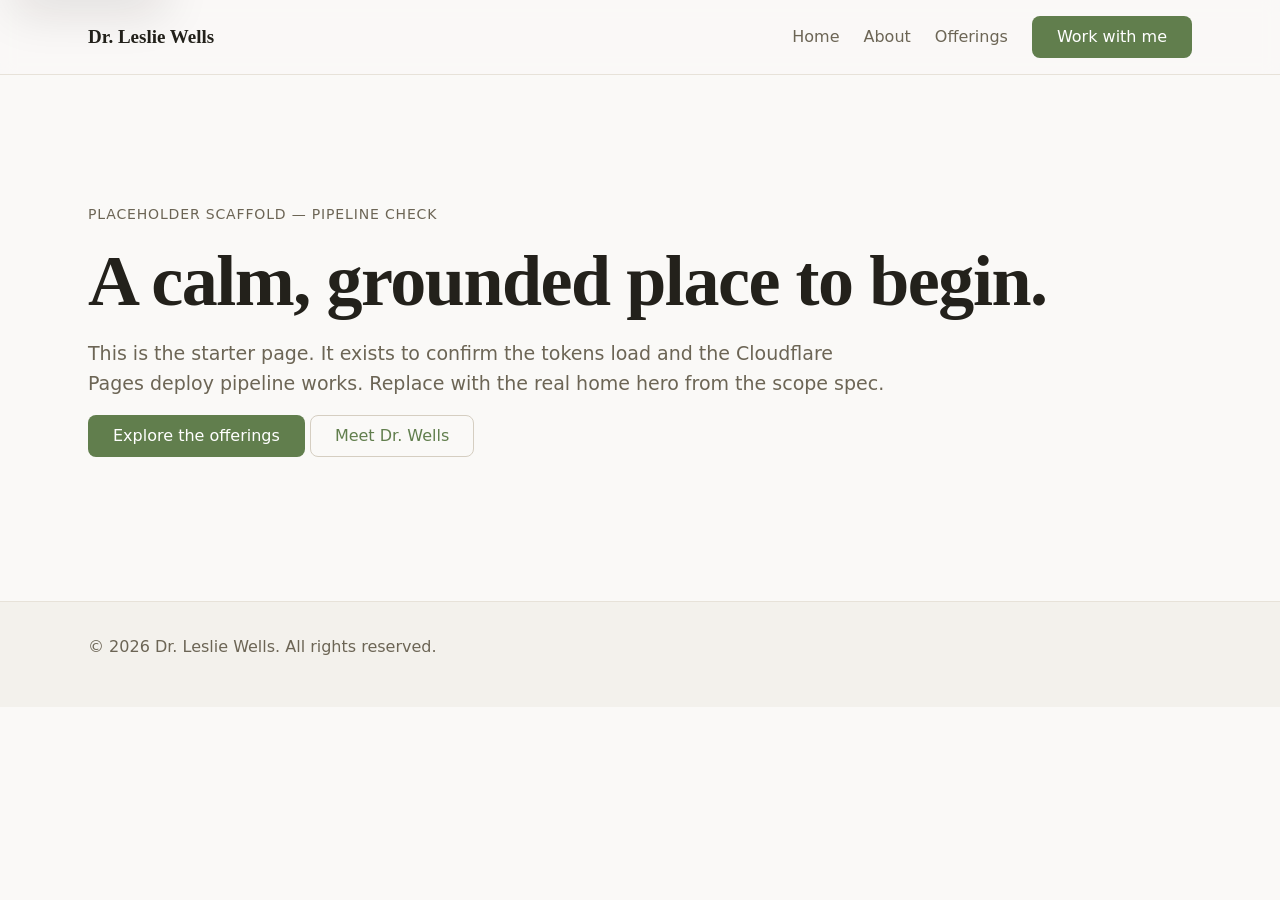
==== index.html @ ec10abfb "Add files via upload Add site scaffolding" ====
<!DOCTYPE html>
<html lang="en" dir="ltr">
<head>
  <meta charset="UTF-8" />
  <meta name="viewport" content="width=device-width, initial-scale=1" />

  <!-- SEO -->
  <title>Dr. Leslie Wells</title>
  <meta name="description" content="Dr. Leslie Wells — coach and minister. Placeholder description; replace with the real one from the scope doc." />
  <link rel="canonical" href="https://example.com/" />

  <!-- Open Graph / Twitter (replace url + image at launch) -->
  <meta property="og:type" content="website" />
  <meta property="og:title" content="Dr. Leslie Wells" />
  <meta property="og:description" content="Coach and minister." />
  <meta property="og:url" content="https://example.com/" />
  <meta property="og:image" content="https://example.com/og-image.jpg" />
  <meta name="twitter:card" content="summary_large_image" />

  <!-- Design tokens first, then base -->
  <link rel="stylesheet" href="/css/tokens.css" />
  <link rel="stylesheet" href="/css/base.css" />
</head>
<body>
  <a class="skip-link" href="#main">Skip to content</a>

  <header class="site-header">
    <div class="container site-header__inner">
      <a class="site-header__brand" href="/">Dr. Leslie Wells</a>
      <nav class="site-header__nav" aria-label="Primary">
        <a href="/">Home</a>
        <a href="/bio.html">About</a>
        <a href="/offerings.html">Offerings</a>
        <a class="btn" href="/#contact">Work with me</a>
      </nav>
    </div>
  </header>

  <main id="main">
    <section class="section hero">
      <div class="container">
        <p class="hero__eyebrow text-muted">Placeholder scaffold — pipeline check</p>
        <h1 class="hero__title">A calm, grounded place to begin.</h1>
        <p class="hero__lead">
          This is the starter page. It exists to confirm the tokens load and the
          Cloudflare Pages deploy pipeline works. Replace with the real home
          hero from the scope spec.
        </p>
        <p>
          <a class="btn" href="/offerings.html">Explore the offerings</a>
          <a class="btn btn--ghost" href="/bio.html">Meet Dr. Wells</a>
        </p>
      </div>
    </section>
  </main>

  <footer class="site-footer">
    <div class="container">
      <p class="text-muted">&copy; <span id="year"></span> Dr. Leslie Wells. All rights reserved.</p>
    </div>
  </footer>

  <style>
    /* Starter section styles — semantic tokens only. Real sections get their own CSS. */
    .site-header {
      position: sticky; top: 0; z-index: 10;
      background: var(--header-bg);
      backdrop-filter: saturate(1.2) blur(8px);
      border-bottom: 1px solid var(--header-border);
    }
    .site-header__inner {
      display: flex; align-items: center; justify-content: space-between;
      gap: var(--p-space-5); padding-block: var(--p-space-4);
    }
    .site-header__brand {
      font-family: var(--font-heading); font-weight: var(--p-weight-semibold);
      font-size: var(--p-text-lg); color: var(--color-text); text-decoration: none;
    }
    .site-header__nav { display: flex; align-items: center; gap: var(--p-space-5); }
    .site-header__nav a { color: var(--color-text-muted); text-decoration: none; }
    .site-header__nav a:hover { color: var(--color-text); }
    .site-header__nav a.btn { color: var(--button-text); }

    .hero { padding-block: var(--p-space-10); }
    .hero__eyebrow { text-transform: uppercase; letter-spacing: var(--p-tracking-wide); font-size: var(--p-text-sm); }
    .hero__title { margin-top: var(--p-space-2); }
    .hero__lead { font-size: var(--p-text-lg); color: var(--color-text-muted); }

    .site-footer { background: var(--footer-bg); border-top: 1px solid var(--color-border); padding-block: var(--p-space-6); }

    @media (max-width: 480px) {
      .site-header__nav { gap: var(--p-space-3); font-size: var(--p-text-sm); }
    }
  </style>
  <script>document.getElementById('year').textContent = new Date().getFullYear();</script>
</body>
</html>
---- css/tokens.css ----
/* ============================================================
   Design Tokens — Dr. Leslie Wells
   Three-layer system:  primitives -> semantic -> component
   ------------------------------------------------------------
   Layer 1  PRIMITIVES  raw values. Never reference in markup.
   Layer 2  SEMANTIC    role-based. BUILD AGAINST THESE.
   Layer 3  COMPONENT   per-component, derived from semantic.

   Brand guide is NOT final, so Layer 1 is a NEUTRAL PLACEHOLDER
   (warm-tinted, not pure grey). When the brand lands, swap
   Layer 1 primitives only — Layers 2 and 3 stay untouched.
   ============================================================ */

/* ---------------- Layer 1 · Primitives ---------------- */
:root {
  /* Warm-neutral scale — tinted, never pure grey  (PLACEHOLDER) */
  --p-stone-50:  #faf9f7;
  --p-stone-100: #f3f1ec;
  --p-stone-200: #e7e2d9;
  --p-stone-300: #d5cec1;
  --p-stone-400: #b2aa98;
  --p-stone-500: #8b8371;
  --p-stone-600: #6c6555;
  --p-stone-700: #504a3f;
  --p-stone-800: #35322b;
  --p-stone-900: #23211b;
  --p-stone-950: #15140f;

  /* Accent — muted sage/gold  (PLACEHOLDER, swap for brand) */
  --p-accent-100: #e8ede3;
  --p-accent-300: #baccac;
  --p-accent-500: #7f9b6c;
  --p-accent-600: #617e4d;   /* passes AA on white */
  --p-accent-700: #4b6440;
  --p-accent-900: #2b3925;

  /* Absolutes + state hues */
  --p-white:     #ffffff;
  --p-black:     #000000;
  --p-red-600:   #a63a29;
  --p-green-600: #3f7a4f;
  --p-amber-600: #a56b17;

  /* Type families */
  --p-font-serif: "Iowan Old Style", "Palatino Linotype", Palatino, Georgia, "Times New Roman", serif;
  --p-font-sans:  ui-sans-serif, system-ui, -apple-system, "Segoe UI", Roboto, Helvetica, Arial, sans-serif;

  /* Type scale — fluid via clamp() */
  --p-text-xs:   0.78rem;
  --p-text-sm:   0.875rem;
  --p-text-base: 1rem;
  --p-text-lg:   1.1875rem;
  --p-text-xl:   clamp(1.3rem, 1.10rem + 0.9vw, 1.55rem);
  --p-text-2xl:  clamp(1.7rem, 1.35rem + 1.6vw, 2.25rem);
  --p-text-3xl:  clamp(2.2rem, 1.60rem + 2.8vw, 3.15rem);
  --p-text-4xl:  clamp(2.9rem, 1.90rem + 4.6vw, 4.50rem);

  --p-leading-tight:  1.12;
  --p-leading-snug:   1.3;
  --p-leading-normal: 1.6;
  --p-tracking-tight: -0.02em;
  --p-tracking-wide:   0.06em;
  --p-weight-normal:   400;
  --p-weight-medium:   500;
  --p-weight-semibold: 600;

  /* Spacing scale (rem) */
  --p-space-1: 0.25rem;
  --p-space-2: 0.5rem;
  --p-space-3: 0.75rem;
  --p-space-4: 1rem;
  --p-space-5: 1.5rem;
  --p-space-6: 2rem;
  --p-space-7: 3rem;
  --p-space-8: 4rem;
  --p-space-9: 6rem;
  --p-space-10: 8rem;

  /* Radii */
  --p-radius-sm:   0.25rem;
  --p-radius-md:   0.5rem;
  --p-radius-lg:   0.9rem;
  --p-radius-full: 999px;

  /* Shadows — soft, warm-tinted */
  --p-shadow-sm: 0 1px 2px rgba(21,20,15,0.06);
  --p-shadow-md: 0 4px 16px rgba(21,20,15,0.08);
  --p-shadow-lg: 0 18px 48px rgba(21,20,15,0.12);

  /* Layout + motion */
  --p-container: 72rem;
  --p-measure:   66ch;
  --p-ease:      cubic-bezier(0.22, 1, 0.36, 1);
  --p-dur-fast:  140ms;
  --p-dur-med:   260ms;
}

/* ---------------- Layer 2 · Semantic ---------------- */
/* These are the ONLY tokens you use when building pages. */
:root {
  /* Surfaces */
  --color-bg:            var(--p-stone-50);
  --color-surface:       var(--p-white);
  --color-surface-alt:   var(--p-stone-100);
  --color-border:        var(--p-stone-200);
  --color-border-strong: var(--p-stone-300);

  /* Text */
  --color-text:           var(--p-stone-900);
  --color-text-muted:     var(--p-stone-600);
  --color-text-subtle:    var(--p-stone-500);
  --color-text-on-accent: var(--p-white);

  /* Brand / interactive */
  --color-primary:        var(--p-accent-600);
  --color-primary-hover:  var(--p-accent-700);
  --color-primary-soft:   var(--p-accent-100);
  --color-focus-ring:     var(--p-accent-500);

  /* Feedback */
  --color-danger:  var(--p-red-600);
  --color-success: var(--p-green-600);
  --color-warning: var(--p-amber-600);

  /* Typography roles */
  --font-heading: var(--p-font-serif);
  --font-body:    var(--p-font-sans);

  /* Elevation */
  --shadow-card: var(--p-shadow-md);
  --shadow-pop:  var(--p-shadow-lg);
}

/* Dark mode — overrides the SEMANTIC layer only.
   Respects OS preference; [data-theme] lets a toggle force it. */
@media (prefers-color-scheme: dark) {
  :root:not([data-theme="light"]) {
    --color-bg:            var(--p-stone-950);
    --color-surface:       var(--p-stone-900);
    --color-surface-alt:   var(--p-stone-800);
    --color-border:        var(--p-stone-800);
    --color-border-strong: var(--p-stone-700);

    --color-text:           var(--p-stone-100);
    --color-text-muted:     var(--p-stone-400);
    --color-text-subtle:    var(--p-stone-500);
    --color-text-on-accent: var(--p-stone-950);

    --color-primary:        var(--p-accent-300);
    --color-primary-hover:  var(--p-accent-100);
    --color-primary-soft:   var(--p-accent-900);
    --color-focus-ring:     var(--p-accent-300);
  }
}
[data-theme="dark"] {
  --color-bg:            var(--p-stone-950);
  --color-surface:       var(--p-stone-900);
  --color-surface-alt:   var(--p-stone-800);
  --color-border:        var(--p-stone-800);
  --color-border-strong: var(--p-stone-700);

  --color-text:           var(--p-stone-100);
  --color-text-muted:     var(--p-stone-400);
  --color-text-subtle:    var(--p-stone-500);
  --color-text-on-accent: var(--p-stone-950);

  --color-primary:        var(--p-accent-300);
  --color-primary-hover:  var(--p-accent-100);
  --color-primary-soft:   var(--p-accent-900);
  --color-focus-ring:     var(--p-accent-300);
}

/* ---------------- Layer 3 · Component ---------------- */
/* Per-component tokens derived from semantic. Reference these
   inside component CSS so a component can be retuned in one place. */
:root {
  /* Button */
  --button-bg:            var(--color-primary);
  --button-bg-hover:      var(--color-primary-hover);
  --button-text:          var(--color-text-on-accent);
  --button-radius:        var(--p-radius-md);
  --button-pad-y:         var(--p-space-3);
  --button-pad-x:         var(--p-space-5);

  /* Card */
  --card-bg:              var(--color-surface);
  --card-border:          var(--color-border);
  --card-radius:          var(--p-radius-lg);
  --card-shadow:          var(--shadow-card);
  --card-pad:             var(--p-space-6);

  /* Header / footer */
  --header-bg:            color-mix(in srgb, var(--color-bg) 86%, transparent);
  --header-border:        var(--color-border);
  --footer-bg:            var(--color-surface-alt);

  /* Links */
  --link-color:           var(--color-primary);
  --link-color-hover:     var(--color-primary-hover);
}
---- css/base.css ----
/* ============================================================
   Base styles — built ENTIRELY on semantic/component tokens.
   No raw color/size values live here. Element defaults only;
   page sections get their own CSS.
   ============================================================ */

*, *::before, *::after { box-sizing: border-box; }

html { -webkit-text-size-adjust: 100%; scroll-behavior: smooth; }
@media (prefers-reduced-motion: reduce) {
  html { scroll-behavior: auto; }
  *, *::before, *::after {
    animation-duration: 0.001ms !important;
    transition-duration: 0.001ms !important;
  }
}

body {
  margin: 0;
  background: var(--color-bg);
  color: var(--color-text);
  font-family: var(--font-body);
  font-size: var(--p-text-base);
  line-height: var(--p-leading-normal);
  -webkit-font-smoothing: antialiased;
  text-rendering: optimizeLegibility;
}

/* Headings — serif, tight, tracking pulled in */
h1, h2, h3, h4 {
  font-family: var(--font-heading);
  line-height: var(--p-leading-tight);
  letter-spacing: var(--p-tracking-tight);
  color: var(--color-text);
  margin: 0 0 var(--p-space-4);
  font-weight: var(--p-weight-semibold);
  text-wrap: balance;
}
h1 { font-size: var(--p-text-4xl); }
h2 { font-size: var(--p-text-3xl); }
h3 { font-size: var(--p-text-2xl); }
h4 { font-size: var(--p-text-xl); }

p { margin: 0 0 var(--p-space-4); max-width: var(--p-measure); }
.text-muted { color: var(--color-text-muted); }

a {
  color: var(--link-color);
  text-decoration-thickness: 1px;
  text-underline-offset: 0.15em;
  transition: color var(--p-dur-fast) var(--p-ease);
}
a:hover { color: var(--link-color-hover); }

img, video, svg { max-width: 100%; height: auto; display: block; }

/* Visible focus ring on every interactive element */
:where(a, button, input, select, textarea, summary, [tabindex]):focus-visible {
  outline: 2px solid var(--color-focus-ring);
  outline-offset: 2px;
  border-radius: var(--p-radius-sm);
}

/* Layout helpers */
.container {
  width: 100%;
  max-width: var(--p-container);
  margin-inline: auto;
  padding-inline: var(--p-space-5);
}
.section { padding-block: var(--p-space-9); }

/* Button component — uses Layer 3 tokens */
.btn {
  display: inline-flex;
  align-items: center;
  gap: var(--p-space-2);
  padding: var(--button-pad-y) var(--button-pad-x);
  background: var(--button-bg);
  color: var(--button-text);
  border: 1px solid transparent;
  border-radius: var(--button-radius);
  font: inherit;
  font-weight: var(--p-weight-medium);
  line-height: 1;
  cursor: pointer;
  text-decoration: none;
  transition: background var(--p-dur-fast) var(--p-ease),
              transform var(--p-dur-fast) var(--p-ease);
}
.btn:hover { background: var(--button-bg-hover); }
.btn:active { transform: translateY(1px); }
.btn:disabled { opacity: 0.5; cursor: not-allowed; }

.btn--ghost {
  background: transparent;
  color: var(--color-primary);
  border-color: var(--color-border-strong);
}
.btn--ghost:hover {
  background: var(--color-primary-soft);
  color: var(--color-primary-hover);
}

/* Card component */
.card {
  background: var(--card-bg);
  border: 1px solid var(--card-border);
  border-radius: var(--card-radius);
  box-shadow: var(--card-shadow);
  padding: var(--card-pad);
}

/* Accessible skip link */
.skip-link {
  position: absolute;
  left: var(--p-space-3);
  top: -3rem;
  background: var(--color-surface);
  color: var(--color-text);
  padding: var(--p-space-2) var(--p-space-4);
  border-radius: var(--p-radius-md);
  box-shadow: var(--shadow-pop);
  transition: top var(--p-dur-fast) var(--p-ease);
  z-index: 100;
}
.skip-link:focus { top: var(--p-space-3); }
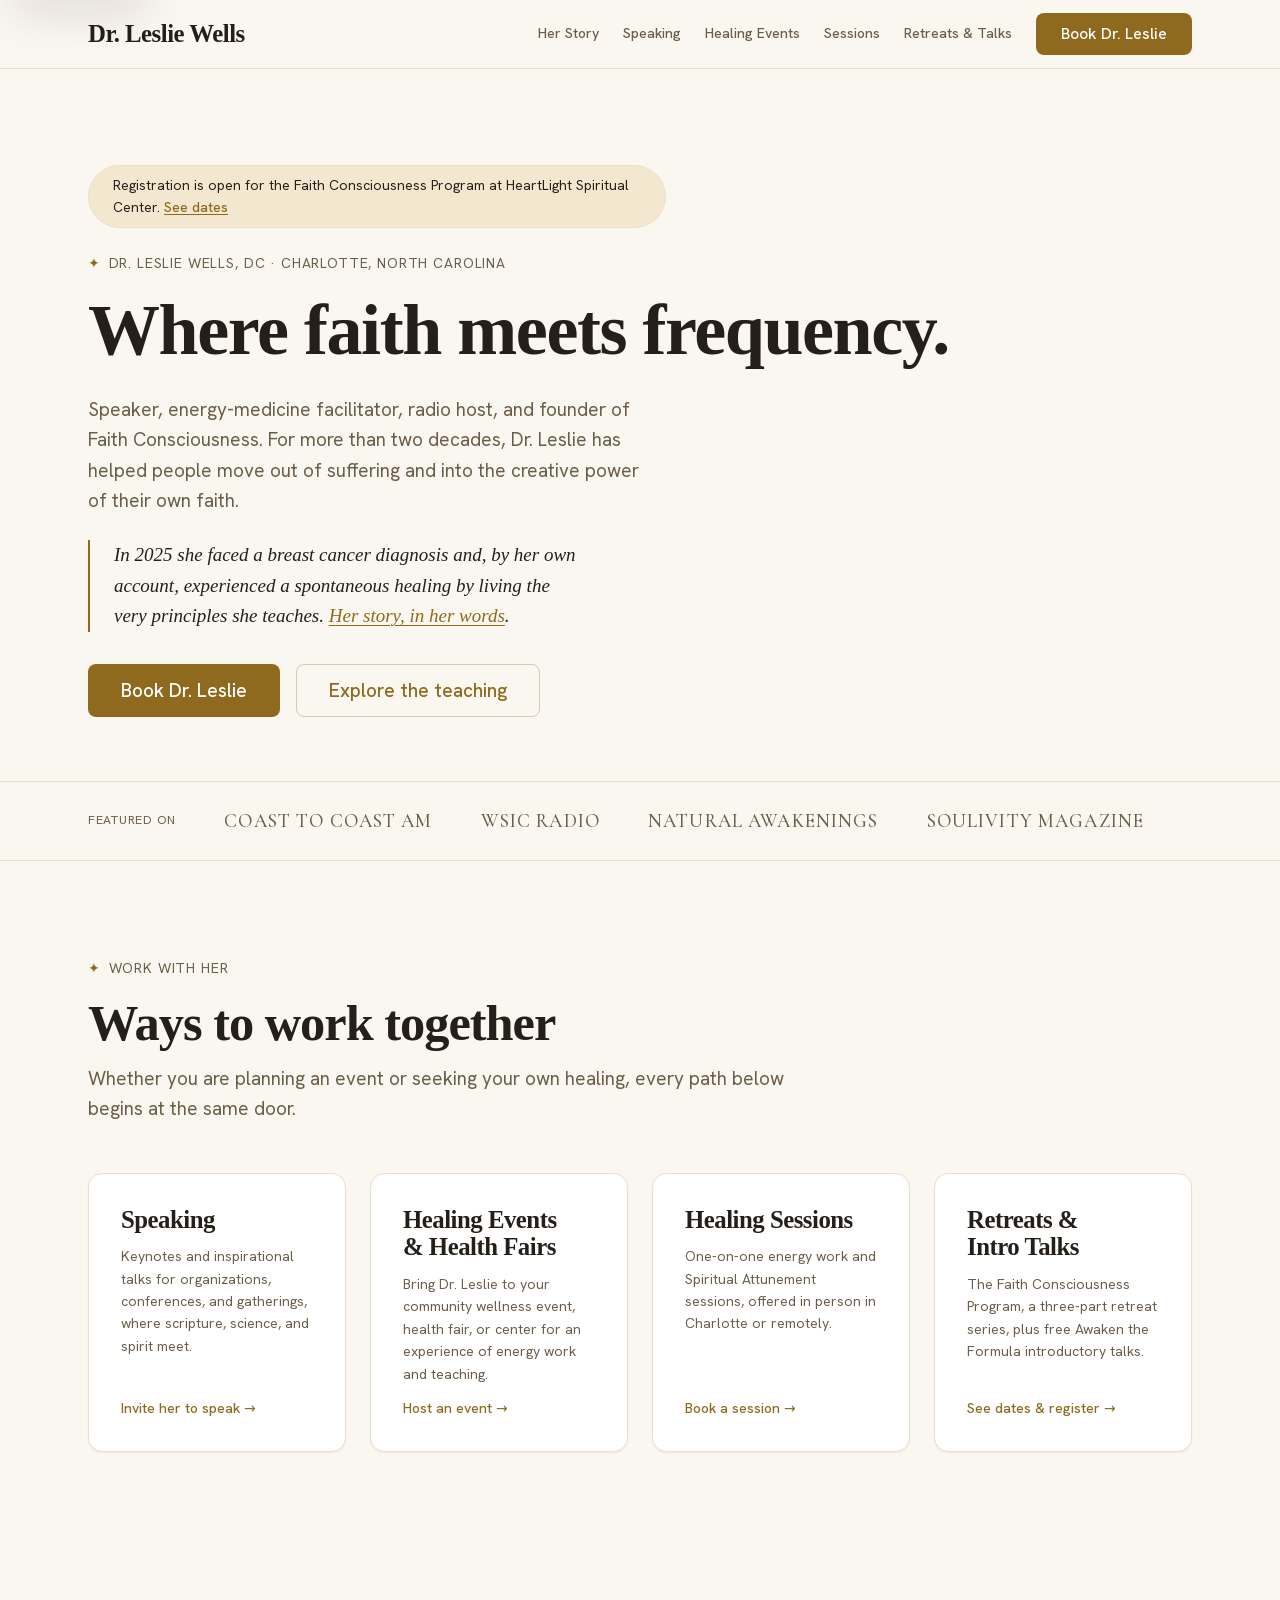
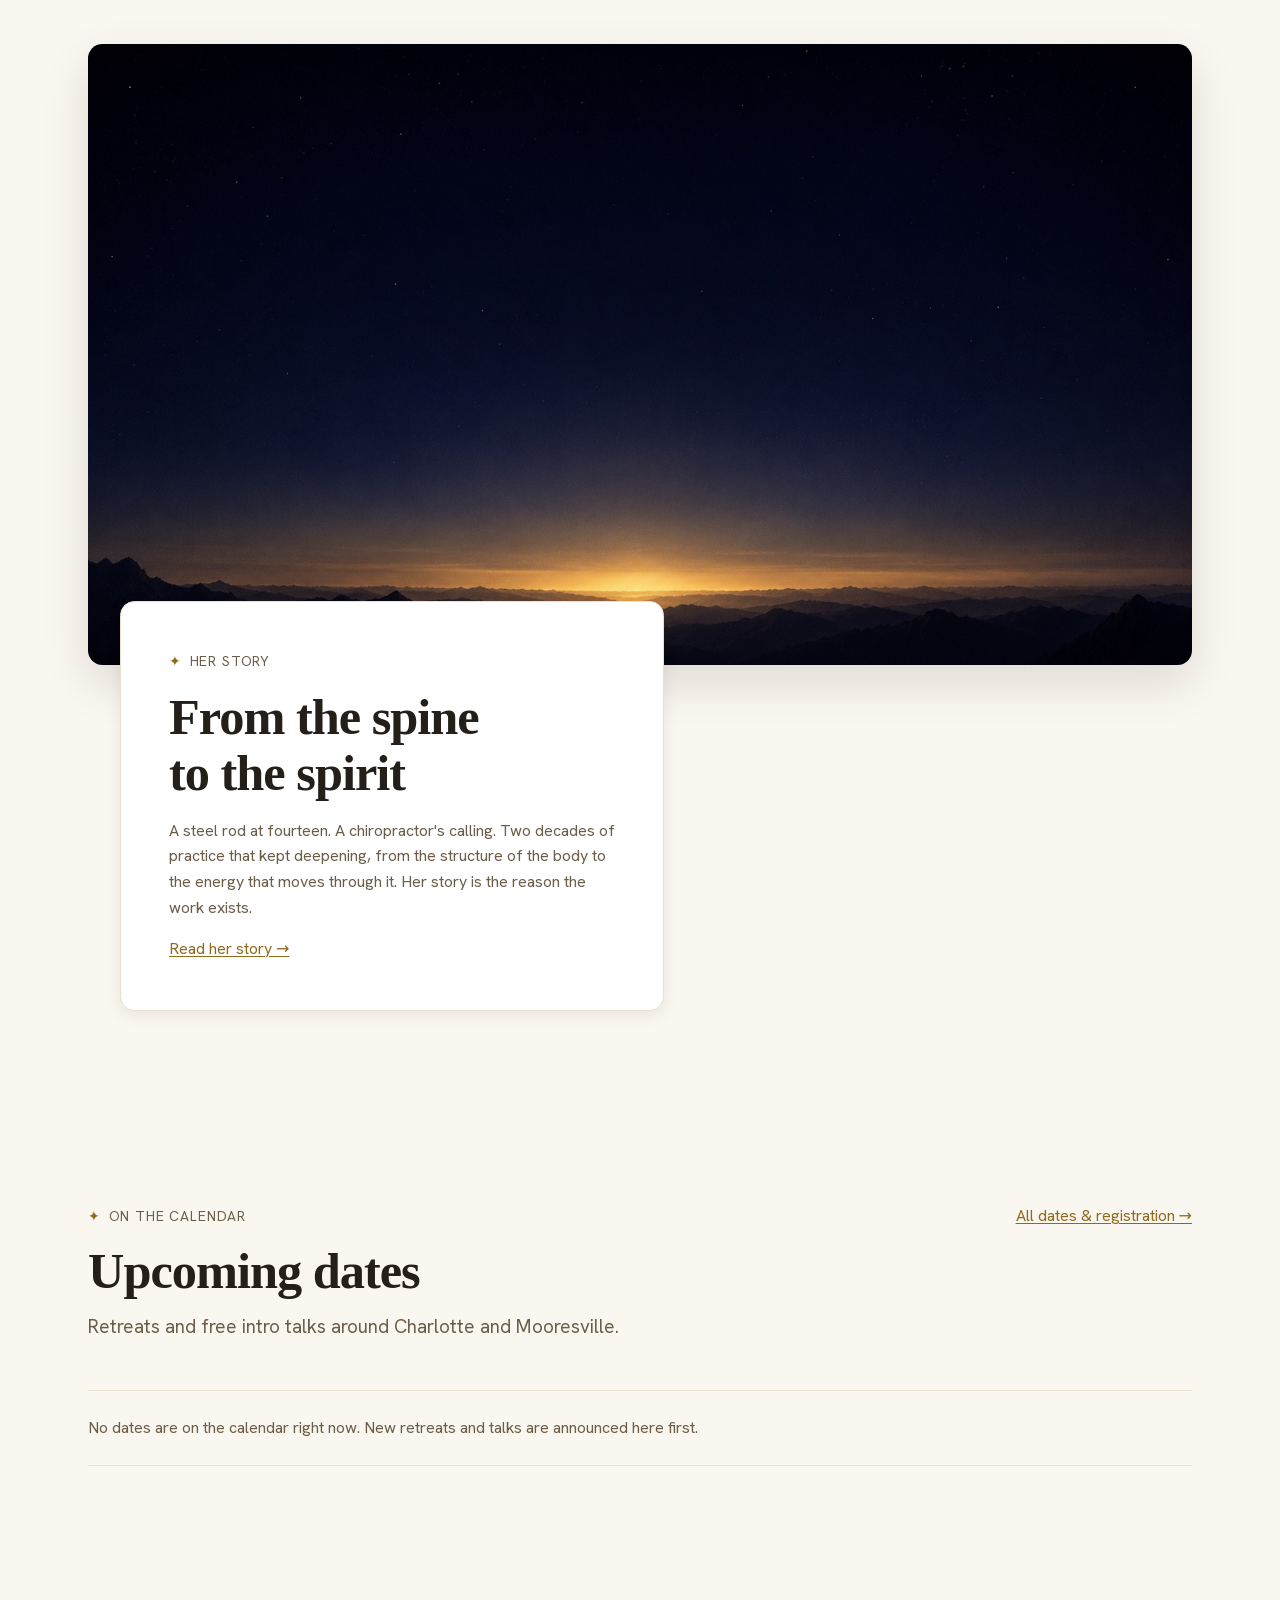
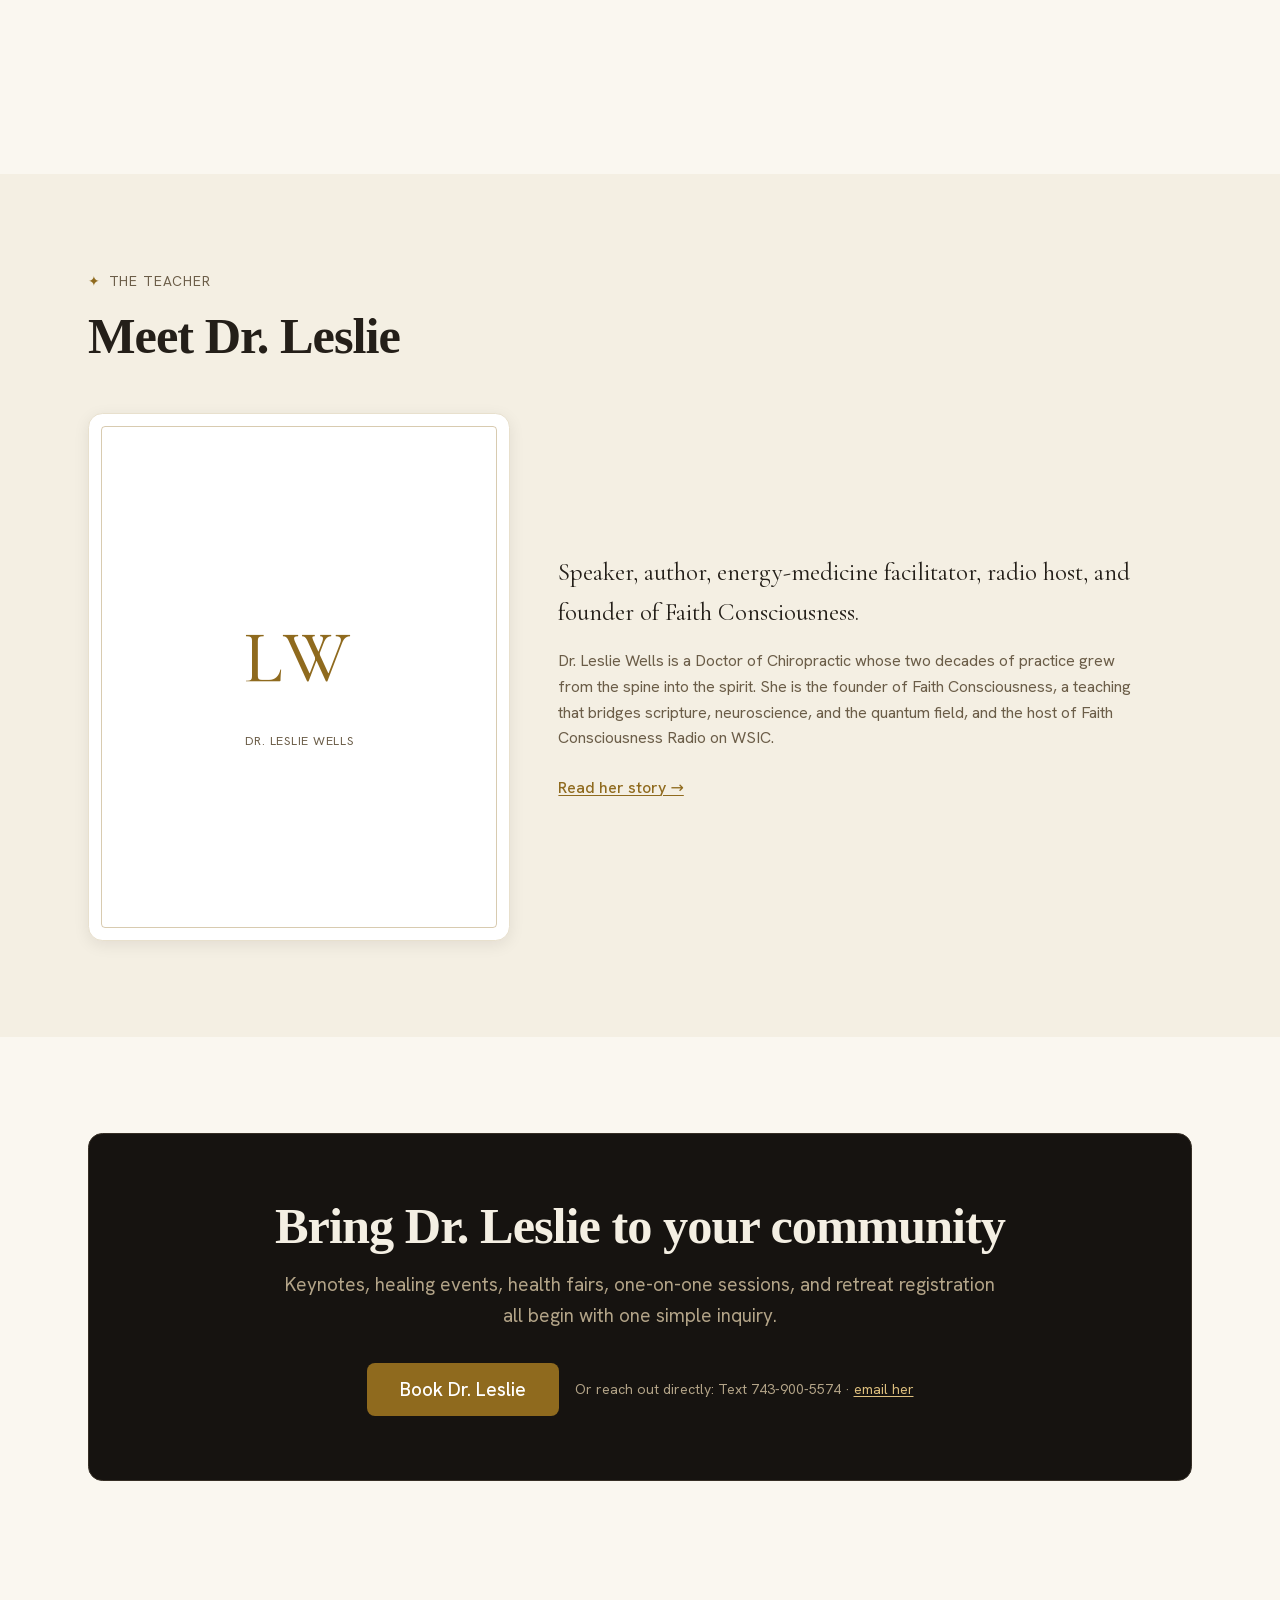
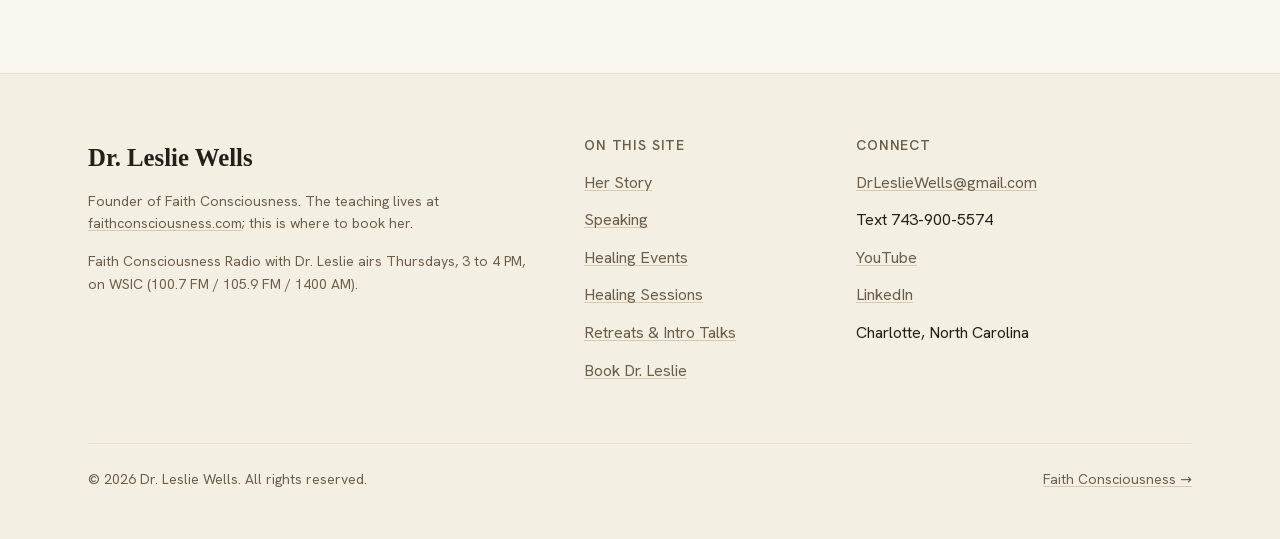
==== commit 73c9468d: "Home page built to scope + design-review fixes; story and speaking drafts Home (index.html): intent-" ====
--- a/index.html
+++ b/index.html
@@ -5,93 +5,355 @@
   <meta name="viewport" content="width=device-width, initial-scale=1" />
 
   <!-- SEO -->
-  <title>Dr. Leslie Wells</title>
-  <meta name="description" content="Dr. Leslie Wells — coach and minister. Placeholder description; replace with the real one from the scope doc." />
-  <link rel="canonical" href="https://example.com/" />
-
-  <!-- Open Graph / Twitter (replace url + image at launch) -->
+  <title>Dr. Leslie Wells | Speaker &amp; Energy-Medicine Facilitator | Charlotte, NC</title>
+  <meta name="description" content="Speaker, energy-medicine facilitator, radio host, and founder of Faith Consciousness. Book Dr. Leslie Wells for keynotes, healing events, sessions, and retreats." />
+  <link rel="canonical" href="https://drlesliewells.com/" />
+
+  <!-- Open Graph / Twitter -->
   <meta property="og:type" content="website" />
-  <meta property="og:title" content="Dr. Leslie Wells" />
-  <meta property="og:description" content="Coach and minister." />
-  <meta property="og:url" content="https://example.com/" />
-  <meta property="og:image" content="https://example.com/og-image.jpg" />
+  <meta property="og:title" content="Dr. Leslie Wells | Speaker &amp; Energy-Medicine Facilitator" />
+  <meta property="og:description" content="Keynotes, healing events, one-on-one sessions, and the Faith Consciousness retreats. One place to book Dr. Leslie." />
+  <meta property="og:url" content="https://drlesliewells.com/" />
+  <meta property="og:image" content="https://drlesliewells.com/assets/images/horizon-band.jpg" />
   <meta name="twitter:card" content="summary_large_image" />
 
-  <!-- Design tokens first, then base -->
+  <!-- Fonts: preload the two critical subsets, then styles -->
+  <link rel="preload" href="/assets/fonts/cormorant-600.woff2" as="font" type="font/woff2" crossorigin />
+  <link rel="preload" href="/assets/fonts/hanken-400.woff2" as="font" type="font/woff2" crossorigin />
+  <link rel="stylesheet" href="/css/fonts.css" />
   <link rel="stylesheet" href="/css/tokens.css" />
   <link rel="stylesheet" href="/css/base.css" />
+  <link rel="stylesheet" href="/css/site.css" />
+
+  <link rel="icon" href="/favicon.svg" type="image/svg+xml" />
+
+  <!-- Structured data: who she is -->
+  <script type="application/ld+json">
+  {
+    "@context": "https://schema.org",
+    "@type": "Person",
+    "name": "Dr. Leslie Wells",
+    "honorificSuffix": "DC",
+    "jobTitle": "Speaker, energy-medicine facilitator, radio host",
+    "description": "Doctor of Chiropractic, international inspirational speaker, energy-medicine facilitator, and founder of Faith Consciousness.",
+    "url": "https://drlesliewells.com/",
+    "address": { "@type": "PostalAddress", "addressLocality": "Charlotte", "addressRegion": "NC", "addressCountry": "US" },
+    "sameAs": [
+      "https://faithconsciousness.com",
+      "https://www.youtube.com/channel/UCfDvR4XYsRokVp6NXiUWM1g",
+      "https://www.linkedin.com/in/leslie-wells-23040346/"
+    ]
+  }
+  </script>
+
+  <style>
+    /* ---------- Home: hero ---------- */
+    .hero { padding-block: var(--p-space-9) var(--p-space-8); }
+    .hero__title {
+      max-width: 24ch;
+      margin-bottom: var(--p-space-5);
+    }
+    .hero__lede {
+      font-size: var(--p-text-lg);
+      color: var(--color-text-muted);
+      max-width: 52ch;
+      margin-bottom: var(--p-space-5);
+    }
+    .hero__testimony {
+      font-family: var(--font-heading);
+      font-style: italic;
+      font-size: var(--p-text-lg);
+      color: var(--color-text);
+      border-left: 2px solid var(--color-primary);
+      padding-left: var(--p-space-5);
+      max-width: 52ch;
+      margin-bottom: var(--p-space-6);
+    }
+    .hero__testimony a { color: var(--color-primary); }
+    .hero__actions {
+      display: flex;
+      gap: var(--p-space-4);
+      flex-wrap: wrap;
+      align-items: center;
+    }
+    /* Reserved slot: the announcement chip renders here without layout shift */
+    .hero__announce { min-height: 3.25rem; margin-bottom: var(--p-space-5); }
+
+    /* ---------- Featured-on strip ---------- */
+    .featured {
+      border-block: 1px solid var(--color-border);
+      padding-block: var(--p-space-5);
+    }
+    .featured__inner {
+      display: flex;
+      align-items: center;
+      gap: var(--p-space-5) var(--p-space-7);
+      flex-wrap: wrap;
+    }
+    .featured__label {
+      font-size: var(--p-text-xs);
+      letter-spacing: var(--p-tracking-wide);
+      text-transform: uppercase;
+      color: var(--color-text-subtle);
+      margin: 0;
+    }
+    .featured ul {
+      list-style: none;
+      display: flex;
+      gap: var(--p-space-5) var(--p-space-7);
+      flex-wrap: wrap;
+      margin: 0;
+      padding: 0;
+    }
+    .featured li {
+      font-family: var(--font-heading);
+      font-size: var(--p-text-lg);
+      font-weight: var(--p-weight-medium);
+      letter-spacing: var(--p-tracking-wide);
+      color: var(--color-text-muted);
+      text-transform: uppercase;
+      white-space: nowrap;
+    }
+
+    /* ---------- Story band ---------- */
+    .story-band { position: relative; }
+    .story-band__media {
+      border-radius: var(--card-radius);
+      overflow: hidden;
+      box-shadow: var(--shadow-pop);
+    }
+    .story-band__media img {
+      width: 100%;
+      height: auto;
+      display: block;
+    }
+    .story-band__card {
+      background: var(--color-surface);
+      border: 1px solid var(--color-border);
+      border-radius: var(--card-radius);
+      box-shadow: var(--card-shadow);
+      padding: var(--p-space-7);
+      max-width: 34rem;
+      margin-top: calc(-1 * var(--p-space-8));
+      margin-inline: var(--p-space-6);
+      position: relative;
+    }
+    .story-band__card p { color: var(--color-text-muted); }
+    @media (max-width: 860px) {
+      .story-band__card {
+        margin-inline: var(--p-space-3);
+        padding: var(--p-space-6);
+        margin-top: calc(-1 * var(--p-space-6));
+      }
+    }
+
+    /* ---------- Upcoming ---------- */
+    .upcoming .event-list { min-height: 18rem; }
+
+    /* ---------- Teacher ---------- */
+    .teacher { background: var(--color-surface-alt); }
+  </style>
 </head>
 <body>
   <a class="skip-link" href="#main">Skip to content</a>
 
   <header class="site-header">
     <div class="container site-header__inner">
-      <a class="site-header__brand" href="/">Dr. Leslie Wells</a>
-      <nav class="site-header__nav" aria-label="Primary">
-        <a href="/">Home</a>
-        <a href="/bio.html">About</a>
-        <a href="/offerings.html">Offerings</a>
-        <a class="btn" href="/#contact">Work with me</a>
+      <a class="site-header__brand" href="/">Dr.&nbsp;Leslie&nbsp;Wells</a>
+      <button class="site-header__toggle" aria-expanded="false" aria-controls="site-nav" aria-label="Menu">
+        <span class="bar"></span><span class="bar"></span>
+      </button>
+      <nav class="site-header__nav" id="site-nav" aria-label="Primary">
+        <a href="/story.html">Her Story</a>
+        <a href="/speaking.html">Speaking</a>
+        <a href="/healing-events.html">Healing Events</a>
+        <a href="/sessions.html">Sessions</a>
+        <a href="/retreats.html">Retreats &amp; Talks</a>
+        <a class="btn" href="/book-dr-leslie.html">Book Dr. Leslie</a>
       </nav>
     </div>
   </header>
 
   <main id="main">
-    <section class="section hero">
-      <div class="container">
-        <p class="hero__eyebrow text-muted">Placeholder scaffold — pipeline check</p>
-        <h1 class="hero__title">A calm, grounded place to begin.</h1>
-        <p class="hero__lead">
-          This is the starter page. It exists to confirm the tokens load and the
-          Cloudflare Pages deploy pipeline works. Replace with the real home
-          hero from the scope spec.
+
+    <!-- ============ HERO: who she is + the two paths ============ -->
+    <section class="hero">
+      <div class="container">
+        <div class="hero__announce">
+          <div class="announce" data-announcement hidden></div>
+        </div>
+        <p class="eyebrow"><span class="star" aria-hidden="true">&#10022;</span>Dr. Leslie Wells, DC &middot; Charlotte, North Carolina</p>
+        <h1 class="hero__title">Where faith meets frequency.</h1>
+        <p class="hero__lede">
+          Speaker, energy-medicine facilitator, radio host, and founder of
+          Faith Consciousness. For more than two decades, Dr. Leslie has helped
+          people move out of suffering and into the creative power of their
+          own faith.
         </p>
-        <p>
-          <a class="btn" href="/offerings.html">Explore the offerings</a>
-          <a class="btn btn--ghost" href="/bio.html">Meet Dr. Wells</a>
+        <p class="hero__testimony">
+          In 2025 she faced a breast cancer diagnosis and, by her own account,
+          experienced a spontaneous healing by living the very principles she
+          teaches. <a href="/story.html">Her story, in her words</a>.
         </p>
+        <div class="hero__actions">
+          <a class="btn btn--lg" href="/book-dr-leslie.html">Book Dr. Leslie</a>
+          <a class="btn btn--ghost btn--lg" href="https://faithconsciousness.com">Explore the teaching</a>
+        </div>
+      </div>
+    </section>
+
+    <!-- ============ FEATURED-ON STRIP: documented appearances ============ -->
+    <section class="featured" aria-label="Featured on">
+      <div class="container featured__inner">
+        <p class="featured__label">Featured on</p>
+        <ul>
+          <li>Coast to Coast AM</li>
+          <li>WSIC Radio</li>
+          <li>Natural Awakenings</li>
+          <li>Soulivity Magazine</li>
+        </ul>
+      </div>
+    </section>
+
+    <!-- ============ OFFERINGS: rendered from data/offerings.json ============ -->
+    <section class="section" aria-labelledby="offerings-title">
+      <div class="container">
+        <div class="section-head">
+          <p class="eyebrow"><span class="star" aria-hidden="true">&#10022;</span>Work with her</p>
+          <h2 id="offerings-title">Ways to work together</h2>
+          <p class="section-head__lede">
+            Whether you are planning an event or seeking your own healing,
+            every path below begins at the same door.
+          </p>
+        </div>
+        <div class="offers-grid" data-offerings></div>
+        <noscript>
+          <ul>
+            <li><a href="/speaking.html">Speaking</a></li>
+            <li><a href="/healing-events.html">Healing Events &amp; Health Fairs</a></li>
+            <li><a href="/sessions.html">Healing Sessions</a></li>
+            <li><a href="/retreats.html">Retreats &amp; Intro Talks</a></li>
+          </ul>
+        </noscript>
+      </div>
+    </section>
+
+    <!-- ============ STORY BAND ============ -->
+    <section class="section story-band" aria-labelledby="story-title">
+      <div class="container">
+        <div class="story-band__media">
+          <img src="/assets/images/horizon-band.jpg" alt="A warm dawn horizon over still water" width="1600" height="900" loading="lazy" />
+        </div>
+        <div class="story-band__card">
+          <p class="eyebrow"><span class="star" aria-hidden="true">&#10022;</span>Her story</p>
+          <h2 id="story-title">From the spine to the spirit</h2>
+          <p>
+            A steel rod at fourteen. A chiropractor's calling. Two decades of
+            practice that kept deepening, from the structure of the body to
+            the energy that moves through it. Her story is the reason the
+            work exists.
+          </p>
+          <a href="/story.html">Read her story &rarr;</a>
+        </div>
+      </div>
+    </section>
+
+    <!-- ============ UPCOMING: rendered from data/events.json ============ -->
+    <section class="section upcoming" aria-labelledby="upcoming-title">
+      <div class="container">
+        <div class="section-head">
+          <div class="section-head__row">
+            <div>
+              <p class="eyebrow"><span class="star" aria-hidden="true">&#10022;</span>On the calendar</p>
+              <h2 id="upcoming-title">Upcoming dates</h2>
+              <p class="section-head__lede">Retreats and free intro talks around Charlotte and Mooresville.</p>
+            </div>
+            <p class="section-head__action"><a href="/retreats.html">All dates &amp; registration &rarr;</a></p>
+          </div>
+        </div>
+        <ol class="event-list" data-events data-limit="3"></ol>
+        <noscript><p>See <a href="/retreats.html">Retreats &amp; Intro Talks</a> for current dates.</p></noscript>
+      </div>
+    </section>
+
+    <!-- ============ THE TEACHER: rendered from data/bio.json ============ -->
+    <section class="section teacher" aria-labelledby="teacher-title">
+      <div class="container">
+        <div class="section-head">
+          <p class="eyebrow"><span class="star" aria-hidden="true">&#10022;</span>The teacher</p>
+          <h2 id="teacher-title">Meet Dr. Leslie</h2>
+        </div>
+        <div class="bio-card" data-bio></div>
+        <noscript><p><a href="/story.html">Read about Dr. Leslie Wells</a>.</p></noscript>
+      </div>
+    </section>
+
+    <!-- ============ FINAL CTA ============ -->
+    <section class="section" aria-labelledby="cta-title">
+      <div class="container">
+        <div class="cta-band" data-theme="dark">
+          <h2 id="cta-title">Bring Dr. Leslie to your community</h2>
+          <p class="cta-band__lede">
+            Keynotes, healing events, health fairs, one-on-one sessions, and
+            retreat registration all begin with one simple inquiry.
+          </p>
+          <div class="cta-band__actions">
+            <a class="btn btn--lg" href="/book-dr-leslie.html">Book Dr. Leslie</a>
+            <p class="cta-band__alt">
+              Or reach out directly: <span data-site="phone_text_line">Text 743-900-5574</span>
+              &middot; <a data-site-href="email" href="mailto:DrLeslieWells@gmail.com">email her</a>
+            </p>
+          </div>
+        </div>
       </div>
     </section>
   </main>
 
   <footer class="site-footer">
     <div class="container">
-      <p class="text-muted">&copy; <span id="year"></span> Dr. Leslie Wells. All rights reserved.</p>
+      <div class="site-footer__grid">
+        <div>
+          <p class="site-footer__brand">Dr. Leslie Wells</p>
+          <p class="site-footer__note">
+            Founder of Faith Consciousness. The teaching lives at
+            <a data-site-href="teaching_site_url" href="https://faithconsciousness.com">faithconsciousness.com</a>;
+            this is where to book her.
+          </p>
+          <p class="site-footer__note" data-site="radio_line">
+            Faith Consciousness Radio with Dr. Leslie airs Thursdays, 3 to 4 PM,
+            on WSIC (100.7 FM / 105.9 FM / 1400 AM).
+          </p>
+        </div>
+        <nav aria-label="Footer">
+          <h2>On this site</h2>
+          <ul>
+            <li><a href="/story.html">Her Story</a></li>
+            <li><a href="/speaking.html">Speaking</a></li>
+            <li><a href="/healing-events.html">Healing Events</a></li>
+            <li><a href="/sessions.html">Healing Sessions</a></li>
+            <li><a href="/retreats.html">Retreats &amp; Intro Talks</a></li>
+            <li><a href="/book-dr-leslie.html">Book Dr. Leslie</a></li>
+          </ul>
+        </nav>
+        <div>
+          <h2>Connect</h2>
+          <ul>
+            <li><a data-site-href="email" href="mailto:DrLeslieWells@gmail.com">DrLeslieWells@gmail.com</a></li>
+            <li><span data-site="phone_text_line">Text 743-900-5574</span></li>
+            <li><a data-site-href="youtube_url" href="https://www.youtube.com/channel/UCfDvR4XYsRokVp6NXiUWM1g">YouTube</a></li>
+            <li><a data-site-href="linkedin_url" href="https://www.linkedin.com/in/leslie-wells-23040346/">LinkedIn</a></li>
+            <li><span data-site="location_line">Charlotte, North Carolina</span></li>
+          </ul>
+        </div>
+      </div>
+      <div class="site-footer__bottom">
+        <p>&copy; <span id="year">2026</span> Dr. Leslie Wells. All rights reserved.</p>
+        <p><a href="https://faithconsciousness.com">Faith Consciousness &rarr;</a></p>
+      </div>
     </div>
   </footer>
 
-  <style>
-    /* Starter section styles — semantic tokens only. Real sections get their own CSS. */
-    .site-header {
-      position: sticky; top: 0; z-index: 10;
-      background: var(--header-bg);
-      backdrop-filter: saturate(1.2) blur(8px);
-      border-bottom: 1px solid var(--header-border);
-    }
-    .site-header__inner {
-      display: flex; align-items: center; justify-content: space-between;
-      gap: var(--p-space-5); padding-block: var(--p-space-4);
-    }
-    .site-header__brand {
-      font-family: var(--font-heading); font-weight: var(--p-weight-semibold);
-      font-size: var(--p-text-lg); color: var(--color-text); text-decoration: none;
-    }
-    .site-header__nav { display: flex; align-items: center; gap: var(--p-space-5); }
-    .site-header__nav a { color: var(--color-text-muted); text-decoration: none; }
-    .site-header__nav a:hover { color: var(--color-text); }
-    .site-header__nav a.btn { color: var(--button-text); }
-
-    .hero { padding-block: var(--p-space-10); }
-    .hero__eyebrow { text-transform: uppercase; letter-spacing: var(--p-tracking-wide); font-size: var(--p-text-sm); }
-    .hero__title { margin-top: var(--p-space-2); }
-    .hero__lead { font-size: var(--p-text-lg); color: var(--color-text-muted); }
-
-    .site-footer { background: var(--footer-bg); border-top: 1px solid var(--color-border); padding-block: var(--p-space-6); }
-
-    @media (max-width: 480px) {
-      .site-header__nav { gap: var(--p-space-3); font-size: var(--p-text-sm); }
-    }
-  </style>
-  <script>document.getElementById('year').textContent = new Date().getFullYear();</script>
+  <script src="/js/nav.js" defer></script>
+  <script src="/js/render.js" defer></script>
 </body>
 </html>
--- a/css/fonts.css
+++ b/css/fonts.css
@@ -0,0 +1,72 @@
+/* ============================================================
+   Self-hosted fonts — subset woff2, same pairing as the
+   Faith Consciousness site (shared design system).
+   Cormorant Garamond = headings (--p-font-serif)
+   Hanken Grotesk    = body     (--p-font-sans)
+   font-display: swap keeps first paint fast (LCP-safe);
+   the two critical files are preloaded in each page head.
+   ============================================================ */
+
+@font-face {
+  font-family: "Cormorant Garamond";
+  src: url("/assets/fonts/cormorant-400.woff2") format("woff2");
+  font-weight: 400;
+  font-style: normal;
+  font-display: swap;
+}
+@font-face {
+  font-family: "Cormorant Garamond";
+  src: url("/assets/fonts/cormorant-500.woff2") format("woff2");
+  font-weight: 500;
+  font-style: normal;
+  font-display: swap;
+}
+@font-face {
+  font-family: "Cormorant Garamond";
+  src: url("/assets/fonts/cormorant-600.woff2") format("woff2");
+  font-weight: 600;
+  font-style: normal;
+  font-display: swap;
+}
+@font-face {
+  font-family: "Cormorant Garamond";
+  src: url("/assets/fonts/cormorant-italic-400.woff2") format("woff2");
+  font-weight: 400;
+  font-style: italic;
+  font-display: swap;
+}
+@font-face {
+  font-family: "Cormorant Garamond";
+  src: url("/assets/fonts/cormorant-italic-500.woff2") format("woff2");
+  font-weight: 500;
+  font-style: italic;
+  font-display: swap;
+}
+@font-face {
+  font-family: "Cormorant Garamond";
+  src: url("/assets/fonts/cormorant-italic-600.woff2") format("woff2");
+  font-weight: 600;
+  font-style: italic;
+  font-display: swap;
+}
+@font-face {
+  font-family: "Hanken Grotesk";
+  src: url("/assets/fonts/hanken-400.woff2") format("woff2");
+  font-weight: 400;
+  font-style: normal;
+  font-display: swap;
+}
+@font-face {
+  font-family: "Hanken Grotesk";
+  src: url("/assets/fonts/hanken-500.woff2") format("woff2");
+  font-weight: 500;
+  font-style: normal;
+  font-display: swap;
+}
+@font-face {
+  font-family: "Hanken Grotesk";
+  src: url("/assets/fonts/hanken-600.woff2") format("woff2");
+  font-weight: 600;
+  font-style: normal;
+  font-display: swap;
+}
--- a/css/tokens.css
+++ b/css/tokens.css
@@ -6,33 +6,38 @@
    Layer 2  SEMANTIC    role-based. BUILD AGAINST THESE.
    Layer 3  COMPONENT   per-component, derived from semantic.
 
-   Brand guide is NOT final, so Layer 1 is a NEUTRAL PLACEHOLDER
-   (warm-tinted, not pure grey). When the brand lands, swap
-   Layer 1 primitives only — Layers 2 and 3 stay untouched.
+   Direction locked (Jul 2026): "DAWN GOLD" — warm cream paper,
+   deep oak-brown ink, burnished gold accent. The daylight sister
+   of the Faith Consciousness site (which is night-sky + gold).
+   Only Layer 1 changed from the placeholder; Layers 2 and 3
+   untouched. If the brand shifts again, swap Layer 1 only.
    ============================================================ */
 
 /* ---------------- Layer 1 · Primitives ---------------- */
 :root {
-  /* Warm-neutral scale — tinted, never pure grey  (PLACEHOLDER) */
-  --p-stone-50:  #faf9f7;
-  --p-stone-100: #f3f1ec;
-  --p-stone-200: #e7e2d9;
-  --p-stone-300: #d5cec1;
-  --p-stone-400: #b2aa98;
-  --p-stone-500: #8b8371;
-  --p-stone-600: #6c6555;
-  --p-stone-700: #504a3f;
-  --p-stone-800: #35322b;
-  --p-stone-900: #23211b;
-  --p-stone-950: #15140f;
-
-  /* Accent — muted sage/gold  (PLACEHOLDER, swap for brand) */
-  --p-accent-100: #e8ede3;
-  --p-accent-300: #baccac;
-  --p-accent-500: #7f9b6c;
-  --p-accent-600: #617e4d;   /* passes AA on white */
-  --p-accent-700: #4b6440;
-  --p-accent-900: #2b3925;
+  /* Warm oak/cream scale — tinted, never pure grey */
+  --p-stone-50:  #faf7f0;
+  --p-stone-100: #f4efe3;
+  --p-stone-200: #e8e0cd;
+  --p-stone-300: #d6cab0;
+  --p-stone-400: #b3a488;
+  --p-stone-500: #8c7d63;
+  --p-stone-600: #6b5d48;
+  --p-stone-700: #4f4536;
+  --p-stone-800: #362f26;
+  --p-stone-900: #241f19;
+  --p-stone-950: #161310;
+
+  /* Accent — burnished gold. Contrast checked (WCAG AA):
+     -600 on stone-50 = 4.62:1 (link text), white on -600 = 4.94:1
+     (button text), -500 on stone-50 = 3.38:1 (focus ring, ≥3:1),
+     -300 on stone-950 = 10.4:1 (dark-mode primary). */
+  --p-accent-100: #f3e8cf;
+  --p-accent-300: #ddbf7e;
+  --p-accent-500: #ab7f2b;
+  --p-accent-600: #8f6a1e;
+  --p-accent-700: #6f5217;
+  --p-accent-900: #3d2d0c;
 
   /* Absolutes + state hues */
   --p-white:     #ffffff;
@@ -41,9 +46,10 @@
   --p-green-600: #3f7a4f;
   --p-amber-600: #a56b17;
 
-  /* Type families */
-  --p-font-serif: "Iowan Old Style", "Palatino Linotype", Palatino, Georgia, "Times New Roman", serif;
-  --p-font-sans:  ui-sans-serif, system-ui, -apple-system, "Segoe UI", Roboto, Helvetica, Arial, sans-serif;
+  /* Type families — self-hosted subsets (css/fonts.css), the same
+     pairing as the Faith Consciousness site: one body of work. */
+  --p-font-serif: "Cormorant Garamond", "Iowan Old Style", "Palatino Linotype", Palatino, Georgia, "Times New Roman", serif;
+  --p-font-sans:  "Hanken Grotesk", ui-sans-serif, system-ui, -apple-system, "Segoe UI", Roboto, Helvetica, Arial, sans-serif;
 
   /* Type scale — fluid via clamp() */
   --p-text-xs:   0.78rem;
@@ -82,10 +88,10 @@
   --p-radius-lg:   0.9rem;
   --p-radius-full: 999px;
 
-  /* Shadows — soft, warm-tinted */
-  --p-shadow-sm: 0 1px 2px rgba(21,20,15,0.06);
-  --p-shadow-md: 0 4px 16px rgba(21,20,15,0.08);
-  --p-shadow-lg: 0 18px 48px rgba(21,20,15,0.12);
+  /* Shadows — soft, warm-tinted (rgb of stone-950) */
+  --p-shadow-sm: 0 1px 2px rgba(22,19,16,0.06);
+  --p-shadow-md: 0 4px 16px rgba(22,19,16,0.08);
+  --p-shadow-lg: 0 18px 48px rgba(22,19,16,0.12);
 
   /* Layout + motion */
   --p-container: 72rem;
@@ -108,7 +114,9 @@
   /* Text */
   --color-text:           var(--p-stone-900);
   --color-text-muted:     var(--p-stone-600);
-  --color-text-subtle:    var(--p-stone-500);
+  /* subtle must still clear 4.5:1 at small sizes; stone-500 does not
+     (3.5:1 on cream), so it maps one step darker. A11y fix, not brand. */
+  --color-text-subtle:    var(--p-stone-600);
   --color-text-on-accent: var(--p-white);
 
   /* Brand / interactive */
@@ -143,7 +151,7 @@
 
     --color-text:           var(--p-stone-100);
     --color-text-muted:     var(--p-stone-400);
-    --color-text-subtle:    var(--p-stone-500);
+    --color-text-subtle:    var(--p-stone-400); /* stone-500 fails AA on dark surface-alt */
     --color-text-on-accent: var(--p-stone-950);
 
     --color-primary:        var(--p-accent-300);
@@ -161,7 +169,7 @@
 
   --color-text:           var(--p-stone-100);
   --color-text-muted:     var(--p-stone-400);
-  --color-text-subtle:    var(--p-stone-500);
+  --color-text-subtle:    var(--p-stone-400); /* stone-500 fails AA on dark surface-alt */
   --color-text-on-accent: var(--p-stone-950);
 
   --color-primary:        var(--p-accent-300);
--- a/css/site.css
+++ b/css/site.css
@@ -0,0 +1,415 @@
+/* ============================================================
+   site.css — shared shell + shared components.
+   Header, footer, section heads, and the pieces the /data
+   renderer builds (announcement chip, offer cards, event rows,
+   bio card). Page-specific layout lives in each page's <style>.
+   Semantic/component tokens only; no raw values.
+   ============================================================ */
+
+/* ---------------- Eyebrow + star motif ---------------- */
+.eyebrow {
+  display: block;
+  font-size: var(--p-text-sm);
+  letter-spacing: var(--p-tracking-wide);
+  text-transform: uppercase;
+  color: var(--color-text-muted);
+  margin: 0 0 var(--p-space-4);
+}
+.star {
+  color: var(--color-primary);
+  margin-right: var(--p-space-2);
+}
+
+/* Section head pattern: eyebrow + h2 (+ optional side action) */
+.section-head { margin-bottom: var(--p-space-7); }
+.section-head__row {
+  display: flex;
+  align-items: baseline;
+  justify-content: space-between;
+  gap: var(--p-space-5);
+  flex-wrap: wrap;
+}
+.section-head h2 { margin-bottom: var(--p-space-3); }
+.section-head__lede {
+  color: var(--color-text-muted);
+  font-size: var(--p-text-lg);
+  margin: 0;
+}
+.section-head__action { white-space: nowrap; }
+
+/* ---------------- Header ---------------- */
+.site-header {
+  position: sticky;
+  top: 0;
+  z-index: 20;
+  background: var(--header-bg);
+  -webkit-backdrop-filter: saturate(1.2) blur(8px);
+  backdrop-filter: saturate(1.2) blur(8px);
+  border-bottom: 1px solid var(--header-border);
+}
+.site-header__inner {
+  display: flex;
+  align-items: center;
+  justify-content: space-between;
+  gap: var(--p-space-5);
+  min-height: 4.25rem;
+}
+.site-header__brand {
+  font-family: var(--font-heading);
+  font-weight: var(--p-weight-semibold);
+  font-size: var(--p-text-xl);
+  letter-spacing: var(--p-tracking-tight);
+  color: var(--color-text);
+  text-decoration: none;
+  padding-block: var(--p-space-3);
+}
+.site-header__nav {
+  display: flex;
+  align-items: center;
+  gap: var(--p-space-5);
+}
+.site-header__nav a:not(.btn) {
+  color: var(--color-text-muted);
+  text-decoration: none;
+  font-size: var(--p-text-sm);
+  font-weight: var(--p-weight-medium);
+  padding-block: var(--p-space-3);
+  border-bottom: 2px solid transparent;
+  transition: color var(--p-dur-fast) var(--p-ease),
+              border-color var(--p-dur-fast) var(--p-ease);
+}
+.site-header__nav a:not(.btn):hover { color: var(--color-text); }
+.site-header__nav a[aria-current="page"] {
+  color: var(--color-text);
+  border-bottom-color: var(--color-primary);
+}
+
+/* Hamburger — hidden on desktop */
+.site-header__toggle {
+  display: none;
+  flex-direction: column;
+  justify-content: center;
+  gap: 5px;
+  width: 44px;
+  height: 44px;
+  padding: 0;
+  background: transparent;
+  border: 1px solid var(--color-border-strong);
+  border-radius: var(--p-radius-md);
+  cursor: pointer;
+  align-items: center;
+}
+.site-header__toggle .bar {
+  display: block;
+  width: 18px;
+  height: 2px;
+  background: var(--color-text);
+  border-radius: var(--p-radius-full);
+  transition: transform var(--p-dur-fast) var(--p-ease),
+              opacity var(--p-dur-fast) var(--p-ease);
+}
+.site-header__toggle[aria-expanded="true"] .bar:nth-child(1) { transform: translateY(3.5px) rotate(45deg); }
+.site-header__toggle[aria-expanded="true"] .bar:nth-child(2) { transform: translateY(-3.5px) rotate(-45deg); }
+
+/* Lock the page while the mobile menu is open */
+body.nav-open { overflow: hidden; }
+
+@media (max-width: 860px) {
+  .site-header__toggle { display: inline-flex; }
+  .site-header__nav {
+    display: none;
+    position: absolute;
+    top: 100%;
+    left: 0;
+    right: 0;
+    flex-direction: column;
+    align-items: stretch;
+    gap: 0;
+    background: var(--color-surface);
+    border-bottom: 1px solid var(--color-border);
+    box-shadow: var(--shadow-pop);
+    padding: var(--p-space-4) var(--p-space-5) var(--p-space-5);
+  }
+  .site-header__nav.is-open { display: flex; }
+  .site-header__nav a:not(.btn) {
+    font-size: var(--p-text-base);
+    padding-block: var(--p-space-3);
+    border-bottom: 1px solid var(--color-border);
+  }
+  .site-header__nav a[aria-current="page"] { border-bottom-color: var(--color-primary); }
+  .site-header__nav .btn { margin-top: var(--p-space-4); justify-content: center; }
+}
+
+/* ---------------- Announcement chip ---------------- */
+.announce {
+  display: inline-flex;
+  align-items: center;
+  gap: var(--p-space-2);
+  background: var(--color-primary-soft);
+  border: 1px solid var(--color-border);
+  border-radius: var(--p-radius-full);
+  padding: var(--p-space-2) var(--p-space-5);
+}
+.announce[hidden] { display: none; }
+@media (max-width: 700px) {
+  /* the chip wraps to two lines on phones; a softer radius reads better than a pill */
+  .announce { border-radius: var(--p-radius-lg); }
+}
+.announce__text {
+  margin: 0;
+  font-size: var(--p-text-sm);
+  color: var(--color-text);
+}
+.announce__link { font-weight: var(--p-weight-medium); }
+
+/* ---------------- Offer cards (rendered from offerings.json) ---------------- */
+.offers-grid {
+  display: grid;
+  grid-template-columns: repeat(auto-fit, minmax(15.5rem, 1fr));
+  gap: var(--p-space-5);
+  min-height: 16rem; /* reserved so the feed render doesn't shift layout */
+}
+.offer-card {
+  display: flex;
+  flex-direction: column;
+  gap: var(--p-space-3);
+  background: var(--card-bg);
+  border: 1px solid var(--card-border);
+  border-radius: var(--card-radius);
+  box-shadow: var(--p-shadow-sm);
+  padding: var(--card-pad);
+  text-decoration: none;
+  color: var(--color-text);
+  transition: transform var(--p-dur-fast) var(--p-ease),
+              box-shadow var(--p-dur-fast) var(--p-ease),
+              border-color var(--p-dur-fast) var(--p-ease);
+}
+.offer-card:hover {
+  transform: translateY(-2px);
+  box-shadow: var(--card-shadow);
+  border-color: var(--color-border-strong);
+  color: var(--color-text);
+}
+.offer-card__title { font-size: var(--p-text-xl); margin: 0; }
+.offer-card__summary {
+  color: var(--color-text-muted);
+  font-size: var(--p-text-sm);
+  margin: 0;
+  flex-grow: 1;
+}
+.offer-card__cta {
+  color: var(--color-primary);
+  font-weight: var(--p-weight-medium);
+  font-size: var(--p-text-sm);
+}
+.offer-card:hover .offer-card__cta { color: var(--color-primary-hover); }
+
+/* ---------------- Event rows (rendered from events.json) ---------------- */
+.event-list {
+  list-style: none;
+  margin: 0;
+  padding: 0;
+  border-top: 1px solid var(--color-border);
+}
+.event-row {
+  display: grid;
+  grid-template-columns: 11rem minmax(0, 1fr) auto;
+  gap: var(--p-space-5);
+  align-items: center;
+  padding-block: var(--p-space-5);
+  border-bottom: 1px solid var(--color-border);
+}
+.event-row--empty {
+  display: block;
+  color: var(--color-text-muted);
+}
+.event-row__when { display: flex; flex-direction: column; gap: var(--p-space-1); }
+.event-row__date {
+  font-family: var(--font-heading);
+  font-size: var(--p-text-xl);
+  font-weight: var(--p-weight-semibold);
+  color: var(--color-text);
+  line-height: var(--p-leading-tight);
+}
+.event-row__time { font-size: var(--p-text-sm); color: var(--color-text-muted); }
+.event-row__title {
+  font-size: var(--p-text-lg);
+  font-family: var(--font-body);
+  font-weight: var(--p-weight-semibold);
+  letter-spacing: normal;
+  margin: 0 0 var(--p-space-1);
+  display: flex;
+  align-items: center;
+  gap: var(--p-space-3);
+  flex-wrap: wrap;
+}
+.event-row__flag {
+  /* text stays muted (AA at this size); the warning hue lives on the
+     border only, which has no contrast minimum as decoration */
+  font-size: var(--p-text-xs);
+  font-weight: var(--p-weight-medium);
+  letter-spacing: var(--p-tracking-wide);
+  text-transform: uppercase;
+  color: var(--color-text-muted);
+  border: 1px solid var(--color-warning);
+  border-radius: var(--p-radius-full);
+  padding: calc(var(--p-space-1) / 2) var(--p-space-3);
+}
+.event-row__meta, .event-row__price {
+  margin: 0;
+  font-size: var(--p-text-sm);
+  color: var(--color-text-muted);
+}
+.event-row__price { margin-top: var(--p-space-1); }
+@media (max-width: 700px) {
+  .event-row { grid-template-columns: 1fr; gap: var(--p-space-3); }
+  .event-row__action { justify-self: start; }
+}
+
+/* ---------------- Bio card (rendered from bio.json) ---------------- */
+.bio-card {
+  display: grid;
+  grid-template-columns: minmax(14rem, 2fr) 3fr;
+  gap: var(--p-space-7);
+  align-items: center;
+  min-height: 20rem; /* reserved for the feed render */
+}
+.bio-card__figure {
+  border-radius: var(--card-radius);
+  overflow: hidden;
+  box-shadow: var(--card-shadow);
+}
+.bio-card__figure img { width: 100%; height: auto; }
+.bio-card__figure--monogram {
+  position: relative;
+  aspect-ratio: 4 / 5;
+  display: flex;
+  flex-direction: column;
+  align-items: center;
+  justify-content: center;
+  gap: var(--p-space-4);
+  background: var(--color-surface); /* stands off the surface-alt section band */
+  border: 1px solid var(--color-border);
+}
+.bio-card__figure--monogram::after {
+  /* inset gold frame, like a gallery mount */
+  content: "";
+  position: absolute;
+  inset: 12px;
+  pointer-events: none;
+  border: 1px solid var(--color-primary);
+  opacity: 0.35;
+  border-radius: var(--p-radius-sm);
+}
+.bio-card__monogram {
+  font-family: var(--font-heading);
+  font-weight: var(--p-weight-medium);
+  font-size: var(--p-text-4xl);
+  letter-spacing: var(--p-tracking-wide);
+  color: var(--color-primary);
+}
+.bio-card__mark-name {
+  font-size: var(--p-text-xs);
+  letter-spacing: var(--p-tracking-wide);
+  text-transform: uppercase;
+  color: var(--color-text-muted);
+}
+.bio-card__roles {
+  font-family: var(--font-heading);
+  font-size: var(--p-text-xl);
+  color: var(--color-text);
+  margin-bottom: var(--p-space-4);
+}
+.bio-card__short { color: var(--color-text-muted); margin-bottom: var(--p-space-5); }
+.bio-card__more { font-weight: var(--p-weight-medium); }
+@media (max-width: 760px) {
+  .bio-card { grid-template-columns: 1fr; }
+  .bio-card__figure--monogram { max-width: 20rem; }
+}
+
+/* ---------------- Dark CTA band ---------------- */
+/* data-theme="dark" re-resolves the semantic tokens inside, so this
+   band is "dark mode in miniature" with zero raw colors. */
+.cta-band {
+  background: var(--color-bg);
+  color: var(--color-text);
+  border: 1px solid var(--color-border); /* separates the band when the page itself is dark */
+  border-radius: var(--card-radius);
+  padding: var(--p-space-8) var(--p-space-6);
+  text-align: center;
+}
+.cta-band h2 { color: var(--color-text); }
+.cta-band__lede {
+  color: var(--color-text-muted);
+  font-size: var(--p-text-lg);
+  margin-inline: auto;
+  margin-bottom: var(--p-space-6);
+}
+.cta-band__actions {
+  display: flex;
+  gap: var(--p-space-4);
+  justify-content: center;
+  flex-wrap: wrap;
+  align-items: center;
+}
+.cta-band__alt { color: var(--color-text-muted); font-size: var(--p-text-sm); margin: 0; }
+.cta-band__alt a { color: var(--color-primary); }
+
+/* ---------------- Buttons: size variant ---------------- */
+.btn--lg {
+  --button-pad-y: var(--p-space-4);
+  --button-pad-x: var(--p-space-6);
+  font-size: var(--p-text-lg);
+}
+
+/* ---------------- Footer ---------------- */
+.site-footer {
+  background: var(--footer-bg);
+  border-top: 1px solid var(--color-border);
+  padding-block: var(--p-space-8) var(--p-space-6);
+  margin-top: var(--p-space-9);
+}
+.site-footer__grid {
+  display: grid;
+  grid-template-columns: 2fr 1fr 1.5fr;
+  gap: var(--p-space-7);
+  margin-bottom: var(--p-space-7);
+}
+.site-footer__brand {
+  font-family: var(--font-heading);
+  font-weight: var(--p-weight-semibold);
+  font-size: var(--p-text-xl);
+  color: var(--color-text);
+  margin-bottom: var(--p-space-3);
+}
+.site-footer h2 {
+  font-family: var(--font-body);
+  font-size: var(--p-text-sm);
+  letter-spacing: var(--p-tracking-wide);
+  text-transform: uppercase;
+  color: var(--color-text-muted);
+  font-weight: var(--p-weight-semibold);
+  margin-bottom: var(--p-space-4);
+}
+.site-footer ul { list-style: none; margin: 0; padding: 0; }
+.site-footer li { margin-bottom: var(--p-space-3); }
+.site-footer a { color: var(--color-text-muted); text-decoration-color: var(--color-border-strong); }
+.site-footer a:hover { color: var(--color-text); }
+.site-footer__note {
+  font-size: var(--p-text-sm);
+  color: var(--color-text-muted);
+  max-width: var(--p-measure);
+}
+.site-footer__bottom {
+  border-top: 1px solid var(--color-border);
+  padding-top: var(--p-space-5);
+  display: flex;
+  justify-content: space-between;
+  gap: var(--p-space-5);
+  flex-wrap: wrap;
+  font-size: var(--p-text-sm);
+  color: var(--color-text-subtle);
+}
+@media (max-width: 760px) {
+  .site-footer__grid { grid-template-columns: 1fr; gap: var(--p-space-6); }
+}
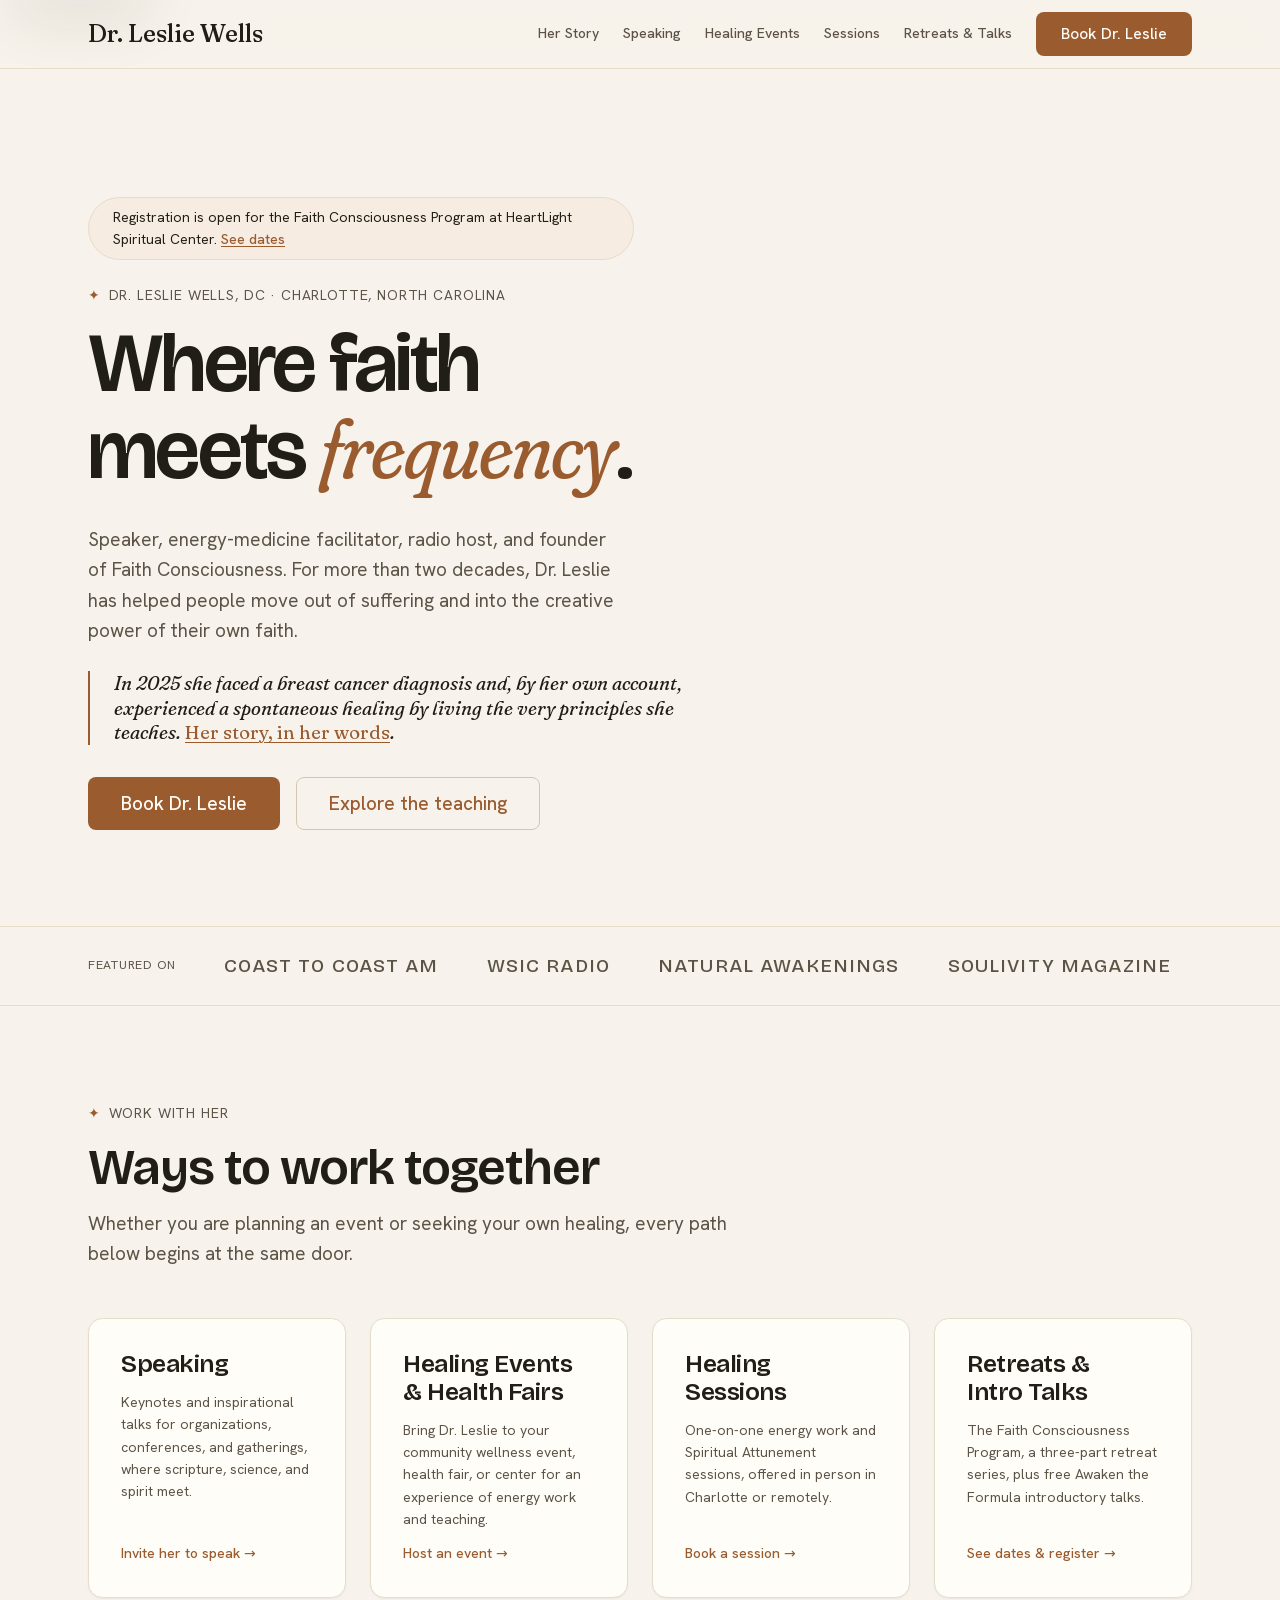
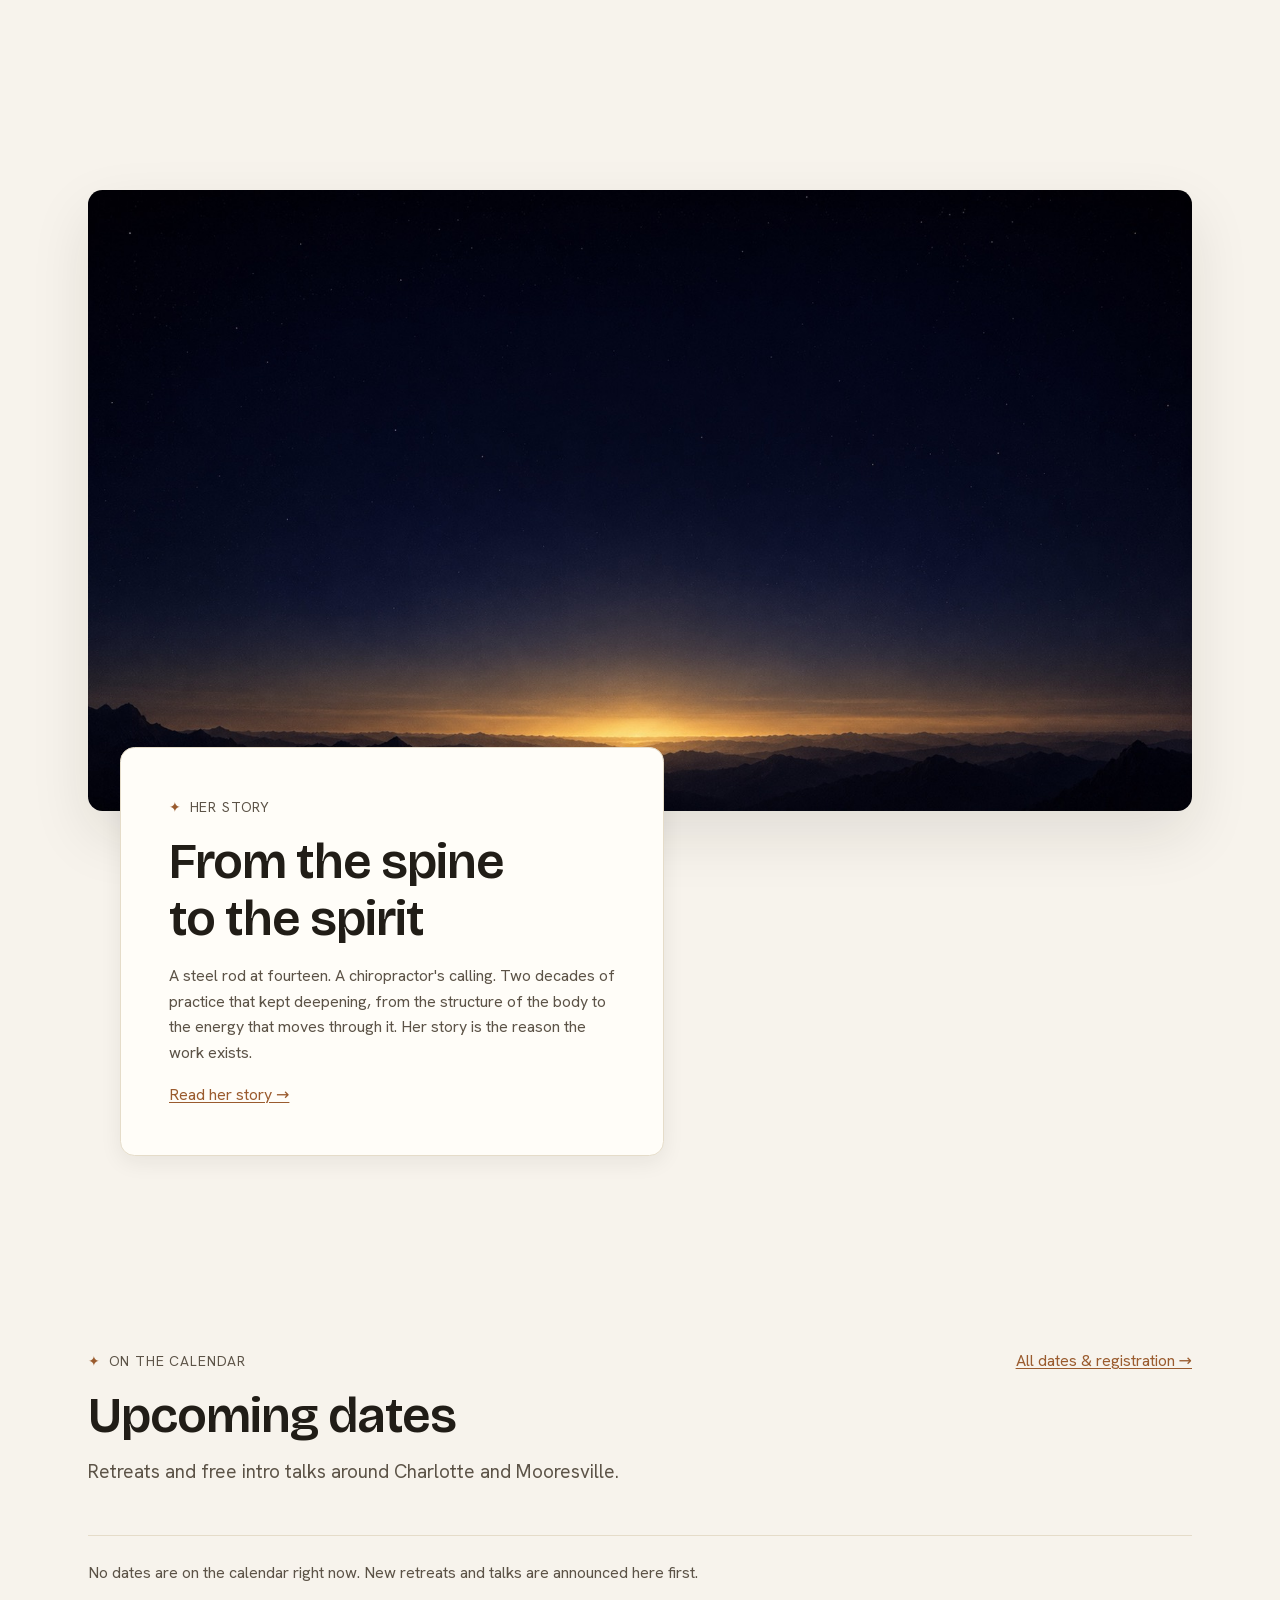
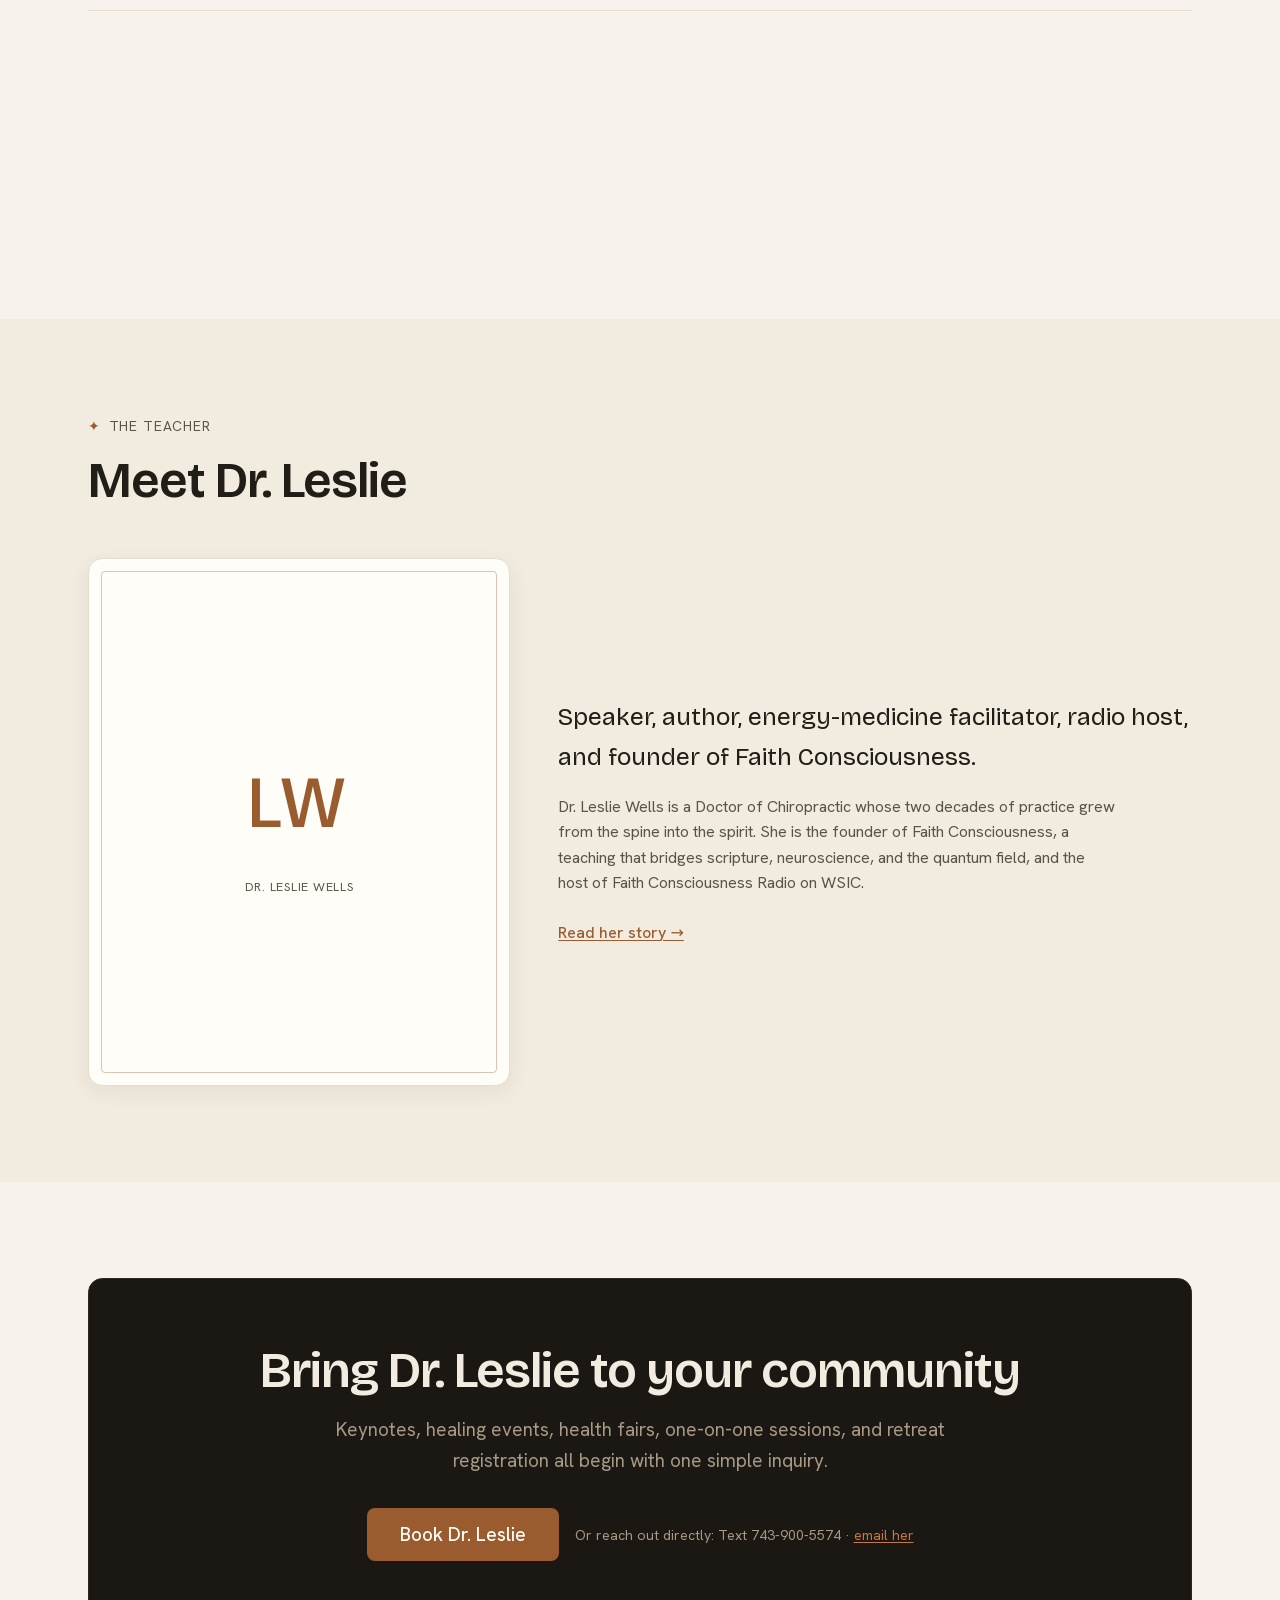
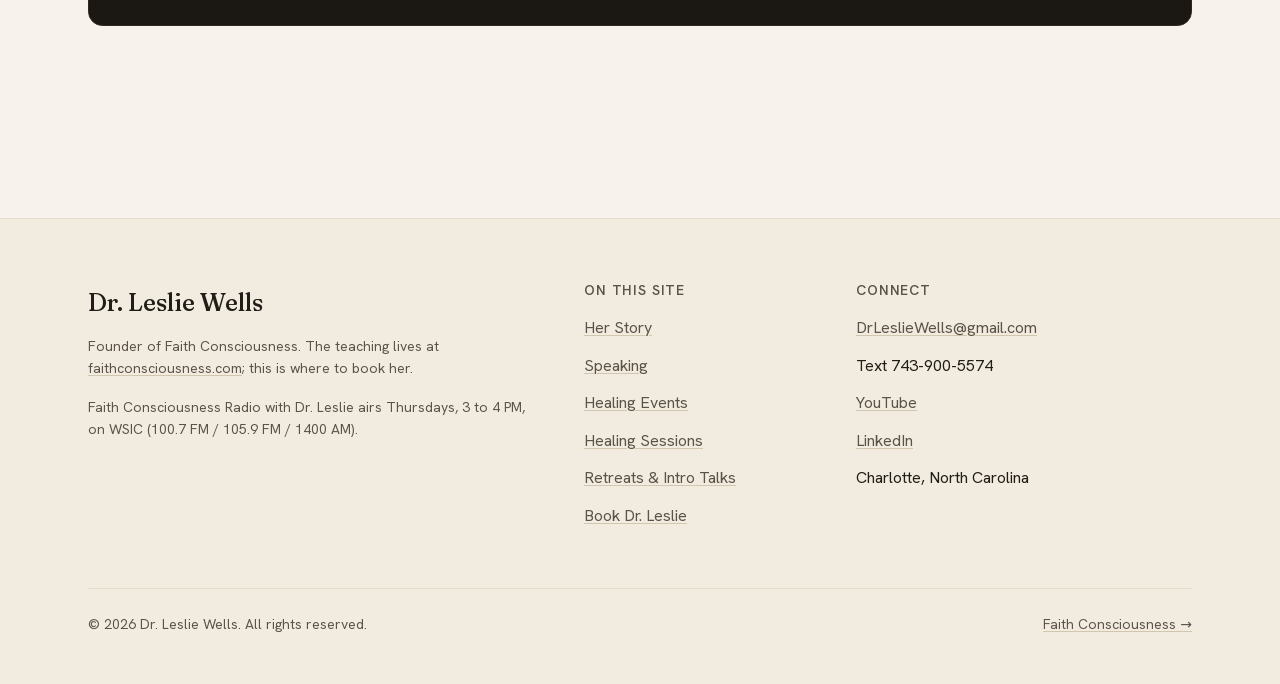
==== commit f71239f8: "Art direction: Frequency & Faith — foundation + home page (reviewer: Ship) Direction re-locked from " ====
--- a/index.html
+++ b/index.html
@@ -3,6 +3,7 @@
 <head>
   <meta charset="UTF-8" />
   <meta name="viewport" content="width=device-width, initial-scale=1" />
+  <script>document.documentElement.classList.add("js")</script>
 
   <!-- SEO -->
   <title>Dr. Leslie Wells | Speaker &amp; Energy-Medicine Facilitator | Charlotte, NC</title>
@@ -18,7 +19,7 @@
   <meta name="twitter:card" content="summary_large_image" />
 
   <!-- Fonts: preload the two critical subsets, then styles -->
-  <link rel="preload" href="/assets/fonts/cormorant-600.woff2" as="font" type="font/woff2" crossorigin />
+  <link rel="preload" href="/assets/fonts/bricolage-var.woff2" as="font" type="font/woff2" crossorigin />
   <link rel="preload" href="/assets/fonts/hanken-400.woff2" as="font" type="font/woff2" crossorigin />
   <link rel="stylesheet" href="/css/fonts.css" />
   <link rel="stylesheet" href="/css/tokens.css" />
@@ -48,28 +49,37 @@
 
   <style>
     /* ---------- Home: hero ---------- */
-    .hero { padding-block: var(--p-space-9) var(--p-space-8); }
+    .hero { padding-block: var(--p-space-10) var(--p-space-9); }
     .hero__title {
-      max-width: 24ch;
-      margin-bottom: var(--p-space-5);
-    }
+      font-family: var(--font-heading);
+      font-weight: var(--p-weight-semibold);
+      font-variation-settings: "opsz" 96, "wght" 600;
+      font-size: clamp(2.7rem, 1.4rem + 5.6vw, 5.25rem);
+      line-height: 1.0;
+      letter-spacing: -0.032em;
+      max-width: 15ch;
+      margin-bottom: var(--p-space-6);
+    }
+    .hero__title .hl-accent { letter-spacing: -0.01em; }
     .hero__lede {
       font-size: var(--p-text-lg);
       color: var(--color-text-muted);
-      max-width: 52ch;
+      max-width: 48ch;
       margin-bottom: var(--p-space-5);
     }
     .hero__testimony {
-      font-family: var(--font-heading);
+      font-family: var(--font-accent);
       font-style: italic;
+      font-variation-settings: "opsz" 40, "SOFT" 60;
       font-size: var(--p-text-lg);
+      line-height: var(--p-leading-snug);
       color: var(--color-text);
       border-left: 2px solid var(--color-primary);
       padding-left: var(--p-space-5);
-      max-width: 52ch;
+      max-width: 50ch;
       margin-bottom: var(--p-space-6);
     }
-    .hero__testimony a { color: var(--color-primary); }
+    .hero__testimony a { color: var(--color-primary); font-style: normal; }
     .hero__actions {
       display: flex;
       gap: var(--p-space-4);
@@ -182,20 +192,20 @@
         <div class="hero__announce">
           <div class="announce" data-announcement hidden></div>
         </div>
-        <p class="eyebrow"><span class="star" aria-hidden="true">&#10022;</span>Dr. Leslie Wells, DC &middot; Charlotte, North Carolina</p>
-        <h1 class="hero__title">Where faith meets frequency.</h1>
-        <p class="hero__lede">
+        <p class="eyebrow reveal" style="--i:0"><span class="star" aria-hidden="true">&#10022;</span>Dr. Leslie Wells, DC &middot; Charlotte, North Carolina</p>
+        <h1 class="hero__title reveal" style="--i:1">Where faith meets <span class="hl-accent">frequency</span>.</h1>
+        <p class="hero__lede reveal" style="--i:2">
           Speaker, energy-medicine facilitator, radio host, and founder of
           Faith Consciousness. For more than two decades, Dr. Leslie has helped
           people move out of suffering and into the creative power of their
           own faith.
         </p>
-        <p class="hero__testimony">
+        <p class="hero__testimony reveal" style="--i:3">
           In 2025 she faced a breast cancer diagnosis and, by her own account,
           experienced a spontaneous healing by living the very principles she
           teaches. <a href="/story.html">Her story, in her words</a>.
         </p>
-        <div class="hero__actions">
+        <div class="hero__actions reveal" style="--i:4">
           <a class="btn btn--lg" href="/book-dr-leslie.html">Book Dr. Leslie</a>
           <a class="btn btn--ghost btn--lg" href="https://faithconsciousness.com">Explore the teaching</a>
         </div>
@@ -218,7 +228,7 @@
     <!-- ============ OFFERINGS: rendered from data/offerings.json ============ -->
     <section class="section" aria-labelledby="offerings-title">
       <div class="container">
-        <div class="section-head">
+        <div class="section-head reveal">
           <p class="eyebrow"><span class="star" aria-hidden="true">&#10022;</span>Work with her</p>
           <h2 id="offerings-title">Ways to work together</h2>
           <p class="section-head__lede">
@@ -226,7 +236,7 @@
             every path below begins at the same door.
           </p>
         </div>
-        <div class="offers-grid" data-offerings></div>
+        <div class="offers-grid reveal" style="--i:1" data-offerings></div>
         <noscript>
           <ul>
             <li><a href="/speaking.html">Speaking</a></li>
@@ -241,10 +251,10 @@
     <!-- ============ STORY BAND ============ -->
     <section class="section story-band" aria-labelledby="story-title">
       <div class="container">
-        <div class="story-band__media">
+        <div class="story-band__media reveal">
           <img src="/assets/images/horizon-band.jpg" alt="A warm dawn horizon over still water" width="1600" height="900" loading="lazy" />
         </div>
-        <div class="story-band__card">
+        <div class="story-band__card reveal" style="--i:1">
           <p class="eyebrow"><span class="star" aria-hidden="true">&#10022;</span>Her story</p>
           <h2 id="story-title">From the spine to the spirit</h2>
           <p>
@@ -261,7 +271,7 @@
     <!-- ============ UPCOMING: rendered from data/events.json ============ -->
     <section class="section upcoming" aria-labelledby="upcoming-title">
       <div class="container">
-        <div class="section-head">
+        <div class="section-head reveal">
           <div class="section-head__row">
             <div>
               <p class="eyebrow"><span class="star" aria-hidden="true">&#10022;</span>On the calendar</p>
@@ -271,7 +281,7 @@
             <p class="section-head__action"><a href="/retreats.html">All dates &amp; registration &rarr;</a></p>
           </div>
         </div>
-        <ol class="event-list" data-events data-limit="3"></ol>
+        <ol class="event-list reveal" data-events data-limit="3"></ol>
         <noscript><p>See <a href="/retreats.html">Retreats &amp; Intro Talks</a> for current dates.</p></noscript>
       </div>
     </section>
@@ -279,11 +289,11 @@
     <!-- ============ THE TEACHER: rendered from data/bio.json ============ -->
     <section class="section teacher" aria-labelledby="teacher-title">
       <div class="container">
-        <div class="section-head">
+        <div class="section-head reveal">
           <p class="eyebrow"><span class="star" aria-hidden="true">&#10022;</span>The teacher</p>
           <h2 id="teacher-title">Meet Dr. Leslie</h2>
         </div>
-        <div class="bio-card" data-bio></div>
+        <div class="bio-card reveal" style="--i:1" data-bio></div>
         <noscript><p><a href="/story.html">Read about Dr. Leslie Wells</a>.</p></noscript>
       </div>
     </section>
@@ -291,7 +301,7 @@
     <!-- ============ FINAL CTA ============ -->
     <section class="section" aria-labelledby="cta-title">
       <div class="container">
-        <div class="cta-band" data-theme="dark">
+        <div class="cta-band reveal" data-theme="dark">
           <h2 id="cta-title">Bring Dr. Leslie to your community</h2>
           <p class="cta-band__lede">
             Keynotes, healing events, health fairs, one-on-one sessions, and
@@ -354,6 +364,7 @@
   </footer>
 
   <script src="/js/nav.js" defer></script>
+  <script src="/js/reveal.js" defer></script>
   <script src="/js/render.js" defer></script>
 </body>
 </html>
--- a/css/fonts.css
+++ b/css/fonts.css
@@ -1,54 +1,43 @@
 /* ============================================================
-   Self-hosted fonts — subset woff2, same pairing as the
-   Faith Consciousness site (shared design system).
-   Cormorant Garamond = headings (--p-font-serif)
-   Hanken Grotesk    = body     (--p-font-sans)
-   font-display: swap keeps first paint fast (LCP-safe);
-   the two critical files are preloaded in each page head.
+   Self-hosted VARIABLE fonts — direction "Frequency & Faith".
+   Subset (Latin + typographic punctuation) from the source
+   GitHub variable TTFs and converted to woff2 with fonttools,
+   so the real axes survive (the Google /css2 API would flatten
+   them). Axes kept:
+     Bricolage Grotesque  opsz, wght 200-800, wdth 75-100
+     Fraunces (roman+ital) opsz, wght 100-900, SOFT 0-100, WONK 0-1
+     Hanken Grotesk        static 400/500/600 (body; unchanged)
+   font-optical-sizing: auto (default) drives opsz from font-size;
+   SOFT/WONK are set per-use via font-variation-settings.
    ============================================================ */
 
+/* ---- Bricolage Grotesque — display / headings ---- */
 @font-face {
-  font-family: "Cormorant Garamond";
-  src: url("/assets/fonts/cormorant-400.woff2") format("woff2");
-  font-weight: 400;
+  font-family: "Bricolage Grotesque";
+  src: url("/assets/fonts/bricolage-var.woff2") format("woff2");
+  font-weight: 200 800;
+  font-stretch: 75% 100%;
+  font-style: normal;
+  font-display: swap;
+}
+
+/* ---- Fraunces — the serif "soul" accent + scripture ---- */
+@font-face {
+  font-family: "Fraunces";
+  src: url("/assets/fonts/fraunces-var.woff2") format("woff2");
+  font-weight: 100 900;
   font-style: normal;
   font-display: swap;
 }
 @font-face {
-  font-family: "Cormorant Garamond";
-  src: url("/assets/fonts/cormorant-500.woff2") format("woff2");
-  font-weight: 500;
-  font-style: normal;
-  font-display: swap;
-}
-@font-face {
-  font-family: "Cormorant Garamond";
-  src: url("/assets/fonts/cormorant-600.woff2") format("woff2");
-  font-weight: 600;
-  font-style: normal;
-  font-display: swap;
-}
-@font-face {
-  font-family: "Cormorant Garamond";
-  src: url("/assets/fonts/cormorant-italic-400.woff2") format("woff2");
-  font-weight: 400;
+  font-family: "Fraunces";
+  src: url("/assets/fonts/fraunces-italic-var.woff2") format("woff2");
+  font-weight: 100 900;
   font-style: italic;
   font-display: swap;
 }
-@font-face {
-  font-family: "Cormorant Garamond";
-  src: url("/assets/fonts/cormorant-italic-500.woff2") format("woff2");
-  font-weight: 500;
-  font-style: italic;
-  font-display: swap;
-}
-@font-face {
-  font-family: "Cormorant Garamond";
-  src: url("/assets/fonts/cormorant-italic-600.woff2") format("woff2");
-  font-weight: 600;
-  font-style: italic;
-  font-display: swap;
-}
+
+/* ---- Hanken Grotesk — body + labels (static subsets, kept) ---- */
 @font-face {
   font-family: "Hanken Grotesk";
   src: url("/assets/fonts/hanken-400.woff2") format("woff2");
--- a/css/tokens.css
+++ b/css/tokens.css
@@ -6,50 +6,64 @@
    Layer 2  SEMANTIC    role-based. BUILD AGAINST THESE.
    Layer 3  COMPONENT   per-component, derived from semantic.
 
-   Direction locked (Jul 2026): "DAWN GOLD" — warm cream paper,
-   deep oak-brown ink, burnished gold accent. The daylight sister
-   of the Faith Consciousness site (which is night-sky + gold).
-   Only Layer 1 changed from the placeholder; Layers 2 and 3
-   untouched. If the brand shifts again, swap Layer 1 only.
+   Direction locked (Jul 2026): "FREQUENCY & FAITH" — warm
+   editorial modernism. A humanist grotesque (Bricolage) leads
+   and carries the authority; Fraunces (soft-terminal serif) is
+   the rationed "soul" accent for the signature line and
+   scripture; body stays Hanken. Accent is contemporary-ceramic
+   TERRACOTTA, not spa-gold. Neutrals are warm oak/clay.
+   Only Layer 1 changed here, EXCEPT two documented type-role
+   lines in Layer 2 (heading -> display, + a new --font-accent):
+   a grotesque-led direction re-maps the heading role, which a
+   pure value-swap cannot express. Component layer untouched.
    ============================================================ */
 
 /* ---------------- Layer 1 · Primitives ---------------- */
 :root {
-  /* Warm oak/cream scale — tinted, never pure grey */
-  --p-stone-50:  #faf7f0;
-  --p-stone-100: #f4efe3;
-  --p-stone-200: #e8e0cd;
-  --p-stone-300: #d6cab0;
-  --p-stone-400: #b3a488;
-  --p-stone-500: #8c7d63;
-  --p-stone-600: #6b5d48;
-  --p-stone-700: #4f4536;
-  --p-stone-800: #362f26;
-  --p-stone-900: #241f19;
-  --p-stone-950: #161310;
-
-  /* Accent — burnished gold. Contrast checked (WCAG AA):
-     -600 on stone-50 = 4.62:1 (link text), white on -600 = 4.94:1
-     (button text), -500 on stone-50 = 3.38:1 (focus ring, ≥3:1),
-     -300 on stone-950 = 10.4:1 (dark-mode primary). */
-  --p-accent-100: #f3e8cf;
-  --p-accent-300: #ddbf7e;
-  --p-accent-500: #ab7f2b;
-  --p-accent-600: #8f6a1e;
-  --p-accent-700: #6f5217;
-  --p-accent-900: #3d2d0c;
-
-  /* Absolutes + state hues */
-  --p-white:     #ffffff;
+  /* Warm oak/clay scale — tinted, never pure grey. Doubles as the
+     dark ramp (100 = dark-mode text, 900 = ink & dark surface,
+     950 = dark bg). AA verified: ink 15.2:1 light / 14.6:1 dark. */
+  --p-stone-50:  #f7f3ec;
+  --p-stone-100: #f2ece0;
+  --p-stone-200: #e5dcc9;
+  --p-stone-300: #d2c6ae;
+  --p-stone-400: #a89a86;
+  --p-stone-500: #7a6e5a;
+  --p-stone-600: #5c5347;
+  --p-stone-700: #423a2f;
+  --p-stone-800: #2e2820;
+  --p-stone-900: #211d17;
+  --p-stone-950: #1b1712;
+
+  /* Accent — Kiln Terracotta. Contrast checked (WCAG AA).
+     -600 is link/button terracotta, clears 4.5:1 on every light
+     ground: 4.86:1 on bg-50, 5.28:1 on surface (white), 4.57:1 on
+     the surface-alt band (-100); warm-white text on it = 5.28:1.
+     -500 focus ring = 3.9:1 on bg (>=3:1 UI min).
+     -300 (Ember) is the dark-mode accent = 5.28:1 on stone-950. */
+  --p-accent-100: #f6ece2;   /* soft wash: terracotta link clears 4.61:1 on it */
+  --p-accent-300: #c47a48;
+  --p-accent-500: #b0682f;
+  --p-accent-600: #9a5b2e;
+  --p-accent-700: #7e4a24;
+  --p-accent-900: #321c10;   /* dark soft wash: ember link clears 4.75:1 on it */
+
+  /* Absolutes + state hues. "white" is a warm paper-white (never
+     pure #fff — tinted-neutral discipline); it is the light card
+     surface and the text on the terracotta button. */
+  --p-white:     #fffdf8;
   --p-black:     #000000;
+  --p-red-300:   #e08d78;   /* danger on dark surfaces */
   --p-red-600:   #a63a29;
   --p-green-600: #3f7a4f;
   --p-amber-600: #a56b17;
 
-  /* Type families — self-hosted subsets (css/fonts.css), the same
-     pairing as the Faith Consciousness site: one body of work. */
-  --p-font-serif: "Cormorant Garamond", "Iowan Old Style", "Palatino Linotype", Palatino, Georgia, "Times New Roman", serif;
-  --p-font-sans:  "Hanken Grotesk", ui-sans-serif, system-ui, -apple-system, "Segoe UI", Roboto, Helvetica, Arial, sans-serif;
+  /* Type families — self-hosted VARIABLE fonts (css/fonts.css).
+     display = the grotesque that leads; serif = Fraunces, the
+     rationed soul accent; sans = Hanken, the body workhorse. */
+  --p-font-display: "Bricolage Grotesque", ui-sans-serif, system-ui, -apple-system, "Segoe UI", Roboto, Helvetica, Arial, sans-serif;
+  --p-font-serif:   "Fraunces", "Iowan Old Style", "Palatino Linotype", Palatino, Georgia, "Times New Roman", serif;
+  --p-font-sans:    "Hanken Grotesk", ui-sans-serif, system-ui, -apple-system, "Segoe UI", Roboto, Helvetica, Arial, sans-serif;
 
   /* Type scale — fluid via clamp() */
   --p-text-xs:   0.78rem;
@@ -66,9 +80,11 @@
   --p-leading-normal: 1.6;
   --p-tracking-tight: -0.02em;
   --p-tracking-wide:   0.06em;
+  --p-weight-light:    300;
   --p-weight-normal:   400;
   --p-weight-medium:   500;
   --p-weight-semibold: 600;
+  --p-weight-bold:     700;
 
   /* Spacing scale (rem) */
   --p-space-1: 0.25rem;
@@ -88,17 +104,21 @@
   --p-radius-lg:   0.9rem;
   --p-radius-full: 999px;
 
-  /* Shadows — soft, warm-tinted (rgb of stone-950) */
-  --p-shadow-sm: 0 1px 2px rgba(22,19,16,0.06);
-  --p-shadow-md: 0 4px 16px rgba(22,19,16,0.08);
-  --p-shadow-lg: 0 18px 48px rgba(22,19,16,0.12);
-
-  /* Layout + motion */
+  /* Shadows — soft, warm-tinted (rgb of ink #211d17). Lower
+     opacity + higher blur than default = the "expensive" read. */
+  --p-shadow-sm: 0 1px 2px rgba(33,29,23,0.05);
+  --p-shadow-md: 0 6px 22px rgba(33,29,23,0.07);
+  --p-shadow-lg: 0 24px 60px rgba(33,29,23,0.10);
+
+  /* Layout + motion. --p-ease for micro-interactions (hover),
+     --p-ease-entrance for the poised, staggered page-load. */
   --p-container: 72rem;
-  --p-measure:   66ch;
-  --p-ease:      cubic-bezier(0.22, 1, 0.36, 1);
-  --p-dur-fast:  140ms;
-  --p-dur-med:   260ms;
+  --p-measure:   62ch;
+  --p-ease:          cubic-bezier(0.22, 1, 0.36, 1);
+  --p-ease-entrance: cubic-bezier(0.22, 0.61, 0.36, 1);
+  --p-dur-fast:  160ms;
+  --p-dur-med:   300ms;
+  --p-dur-slow:  560ms;
 }
 
 /* ---------------- Layer 2 · Semantic ---------------- */
@@ -110,6 +130,10 @@
   --color-surface-alt:   var(--p-stone-100);
   --color-border:        var(--p-stone-200);
   --color-border-strong: var(--p-stone-300);
+  /* Form-control boundary: must clear 3:1 against the surface it sits
+     on (WCAG 1.4.11). stone-500 clears it on BOTH light and dark cards
+     (4.02:1 on white, 4.07:1 on dark stone-900), so no dark override. */
+  --color-border-input:  var(--p-stone-500);
 
   /* Text */
   --color-text:           var(--p-stone-900);
@@ -130,9 +154,16 @@
   --color-success: var(--p-green-600);
   --color-warning: var(--p-amber-600);
 
-  /* Typography roles */
-  --font-heading: var(--p-font-serif);
+  /* Typography roles.
+     NOTE (Frequency & Faith): this is the ONE place the art-direction
+     pass touches Layer 2. A grotesque-led direction re-maps the
+     heading role from serif to display and adds a dedicated serif
+     "accent" role (Fraunces) for the signature line + scripture.
+     A pure Layer-1 value-swap cannot express a role change, so these
+     three lines are the deliberate, documented exception. */
+  --font-heading: var(--p-font-display);
   --font-body:    var(--p-font-sans);
+  --font-accent:  var(--p-font-serif);
 
   /* Elevation */
   --shadow-card: var(--p-shadow-md);
@@ -158,6 +189,8 @@
     --color-primary-hover:  var(--p-accent-100);
     --color-primary-soft:   var(--p-accent-900);
     --color-focus-ring:     var(--p-accent-300);
+
+    --color-danger: var(--p-red-300); /* red-600 is 2.5:1 on dark cards */
   }
 }
 [data-theme="dark"] {
@@ -176,6 +209,8 @@
   --color-primary-hover:  var(--p-accent-100);
   --color-primary-soft:   var(--p-accent-900);
   --color-focus-ring:     var(--p-accent-300);
+
+  --color-danger: var(--p-red-300); /* red-600 is 2.5:1 on dark cards */
 }
 
 /* ---------------- Layer 3 · Component ---------------- */
--- a/css/base.css
+++ b/css/base.css
@@ -74,6 +74,8 @@
 .btn {
   display: inline-flex;
   align-items: center;
+  justify-content: center;
+  min-height: 2.75rem; /* 44px touch-target floor (WCAG) */
   gap: var(--p-space-2);
   padding: var(--button-pad-y) var(--button-pad-x);
   background: var(--button-bg);
--- a/css/site.css
+++ b/css/site.css
@@ -55,10 +55,11 @@
   min-height: 4.25rem;
 }
 .site-header__brand {
-  font-family: var(--font-heading);
-  font-weight: var(--p-weight-semibold);
+  font-family: var(--font-accent); /* Fraunces: a thread of soul in the chrome */
+  font-weight: var(--p-weight-medium);
+  font-variation-settings: "opsz" 40, "SOFT" 40;
   font-size: var(--p-text-xl);
-  letter-spacing: var(--p-tracking-tight);
+  letter-spacing: 0;
   color: var(--color-text);
   text-decoration: none;
   padding-block: var(--p-space-3);
@@ -79,7 +80,9 @@
               border-color var(--p-dur-fast) var(--p-ease);
 }
 .site-header__nav a:not(.btn):hover { color: var(--color-text); }
-.site-header__nav a[aria-current="page"] {
+/* :not(.btn): the CTA button must keep its own text color even when
+   it points at the current page (nav.js sets aria-current on it too) */
+.site-header__nav a[aria-current="page"]:not(.btn) {
   color: var(--color-text);
   border-bottom-color: var(--color-primary);
 }
@@ -136,7 +139,7 @@
     padding-block: var(--p-space-3);
     border-bottom: 1px solid var(--color-border);
   }
-  .site-header__nav a[aria-current="page"] { border-bottom-color: var(--color-primary); }
+  .site-header__nav a[aria-current="page"]:not(.btn) { border-bottom-color: var(--color-primary); }
   .site-header__nav .btn { margin-top: var(--p-space-4); justify-content: center; }
 }
 
@@ -185,8 +188,8 @@
               border-color var(--p-dur-fast) var(--p-ease);
 }
 .offer-card:hover {
-  transform: translateY(-2px);
-  box-shadow: var(--card-shadow);
+  transform: translateY(-6px);
+  box-shadow: var(--shadow-pop);
   border-color: var(--color-border-strong);
   color: var(--color-text);
 }
@@ -292,7 +295,7 @@
   border: 1px solid var(--color-border);
 }
 .bio-card__figure--monogram::after {
-  /* inset gold frame, like a gallery mount */
+  /* inset terracotta frame, like a gallery mount */
   content: "";
   position: absolute;
   inset: 12px;
@@ -362,6 +365,62 @@
   font-size: var(--p-text-lg);
 }
 
+/* ---------------- Offer-page hero (shared by the 5 offering/booking pages) ---------------- */
+.offer-hero { padding-block: var(--p-space-9) var(--p-space-7); }
+.offer-hero h1 { max-width: 22ch; }
+.offer-hero__lede {
+  font-size: var(--p-text-lg);
+  color: var(--color-text-muted);
+  max-width: 52ch;
+  margin-bottom: var(--p-space-6);
+}
+.offer-hero__actions { display: flex; gap: var(--p-space-4); flex-wrap: wrap; }
+
+/* ---------------- "To be confirmed" flag pill ----------------
+   For any fact the client still has to supply. Text stays muted
+   (AA at small sizes); the warning hue is border-only (decorative). */
+.flag {
+  display: inline-block;
+  font-size: var(--p-text-xs);
+  font-weight: var(--p-weight-medium);
+  letter-spacing: var(--p-tracking-wide);
+  text-transform: uppercase;
+  color: var(--color-text-muted);
+  border: 1px solid var(--color-warning);
+  border-radius: var(--p-radius-full);
+  padding: calc(var(--p-space-1) / 2) var(--p-space-3);
+  margin-left: var(--p-space-2);
+  vertical-align: middle;
+}
+
+/* ---------------- Demo-placeholder stub panel ----------------
+   Marks spots where a live integration (scheduler, checkout)
+   embeds at launch. Deliberately obvious: dashed, muted. */
+.stub {
+  border: 1px dashed var(--color-border-strong);
+  border-radius: var(--card-radius);
+  padding: var(--card-pad);
+  text-align: center;
+  color: var(--color-text-muted);
+  background: transparent;
+}
+.stub--fill {
+  display: flex;
+  flex-direction: column;
+  justify-content: center;
+  gap: var(--p-space-3);
+}
+.stub__label {
+  display: block;
+  font-size: var(--p-text-xs);
+  letter-spacing: var(--p-tracking-wide);
+  text-transform: uppercase;
+  font-weight: var(--p-weight-semibold);
+  color: var(--color-text-subtle);
+  margin: 0 auto var(--p-space-2);
+}
+.stub p { margin: 0 auto; font-size: var(--p-text-sm); max-width: 48ch; }
+
 /* ---------------- Footer ---------------- */
 .site-footer {
   background: var(--footer-bg);
@@ -376,8 +435,9 @@
   margin-bottom: var(--p-space-7);
 }
 .site-footer__brand {
-  font-family: var(--font-heading);
-  font-weight: var(--p-weight-semibold);
+  font-family: var(--font-accent);
+  font-weight: var(--p-weight-medium);
+  font-variation-settings: "opsz" 40, "SOFT" 40;
   font-size: var(--p-text-xl);
   color: var(--color-text);
   margin-bottom: var(--p-space-3);
@@ -413,3 +473,43 @@
 @media (max-width: 760px) {
   .site-footer__grid { grid-template-columns: 1fr; gap: var(--p-space-6); }
 }
+
+/* ---------------- The signature: Fraunces italic accent word ----------------
+   The one bold thing. A soft-terminaled serif word in terracotta,
+   dropped into an otherwise all-grotesque, monochrome line.
+   SOFT/WONK come through because the woff2 is subset from source,
+   not the axis-flattening Google API. */
+.hl-accent {
+  font-family: var(--font-accent);
+  font-style: italic;
+  font-weight: var(--p-weight-normal);
+  font-variation-settings: "opsz" 144, "SOFT" 90, "WONK" 1;
+  color: var(--color-primary);
+}
+
+/* Fraunces pull-quote / scripture voice (the serif soul, rationed) */
+.voice {
+  font-family: var(--font-accent);
+  font-style: italic;
+  font-variation-settings: "opsz" 40, "SOFT" 60;
+  font-weight: var(--p-weight-normal);
+}
+
+/* ---------------- Orchestrated page-load reveal ----------------
+   CSS-only entrance. `html.js` (set by a tiny inline head script)
+   hides .reveal from first paint so there's no flash; reveal.js
+   adds .in as each element enters the viewport, with a per-element
+   stagger via inline --i. No-JS and reduced-motion both show
+   everything at rest — safe by construction. */
+html.js .reveal {
+  opacity: 0;
+  transform: translateY(14px);
+  will-change: opacity, transform;
+  transition: opacity var(--p-dur-slow) var(--p-ease-entrance),
+              transform var(--p-dur-slow) var(--p-ease-entrance);
+  transition-delay: calc(var(--i, 0) * 80ms);
+}
+html.js .reveal.in { opacity: 1; transform: none; }
+@media (prefers-reduced-motion: reduce) {
+  html.js .reveal { opacity: 1; transform: none; transition: none; }
+}
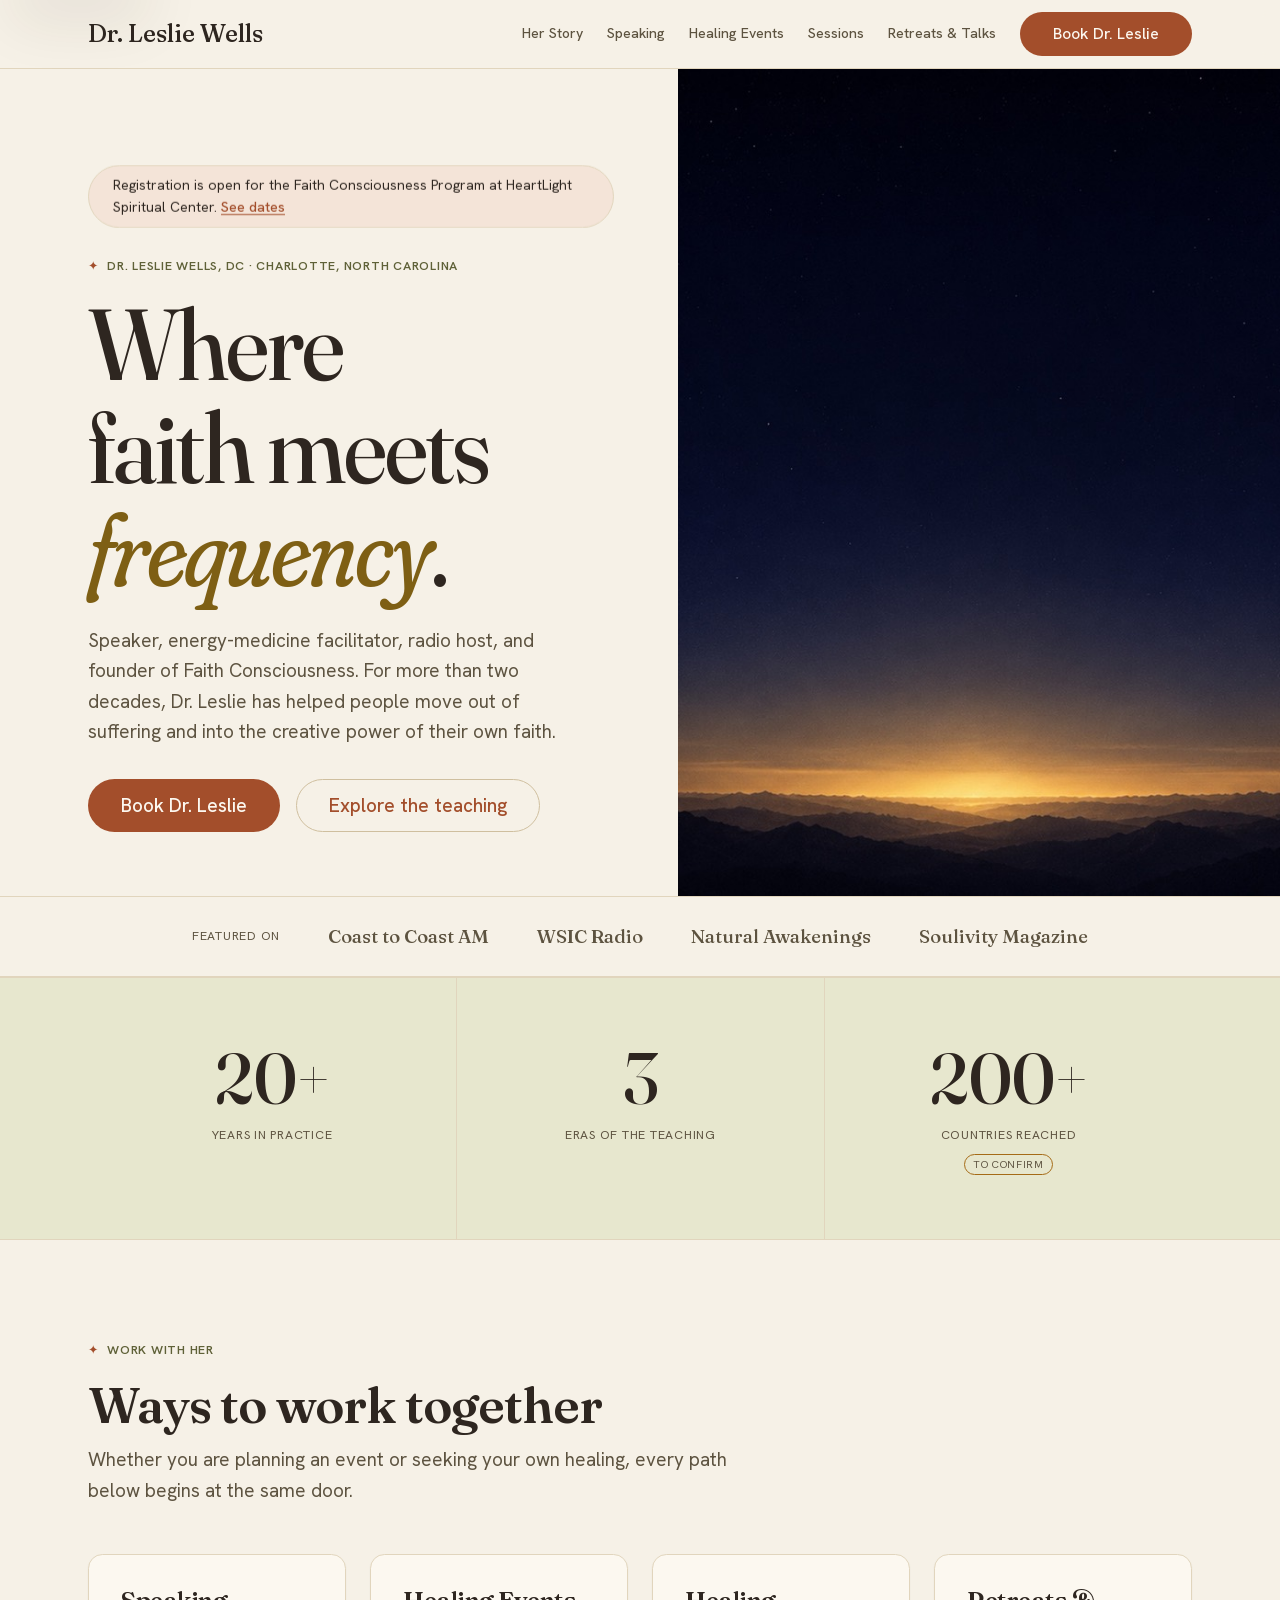
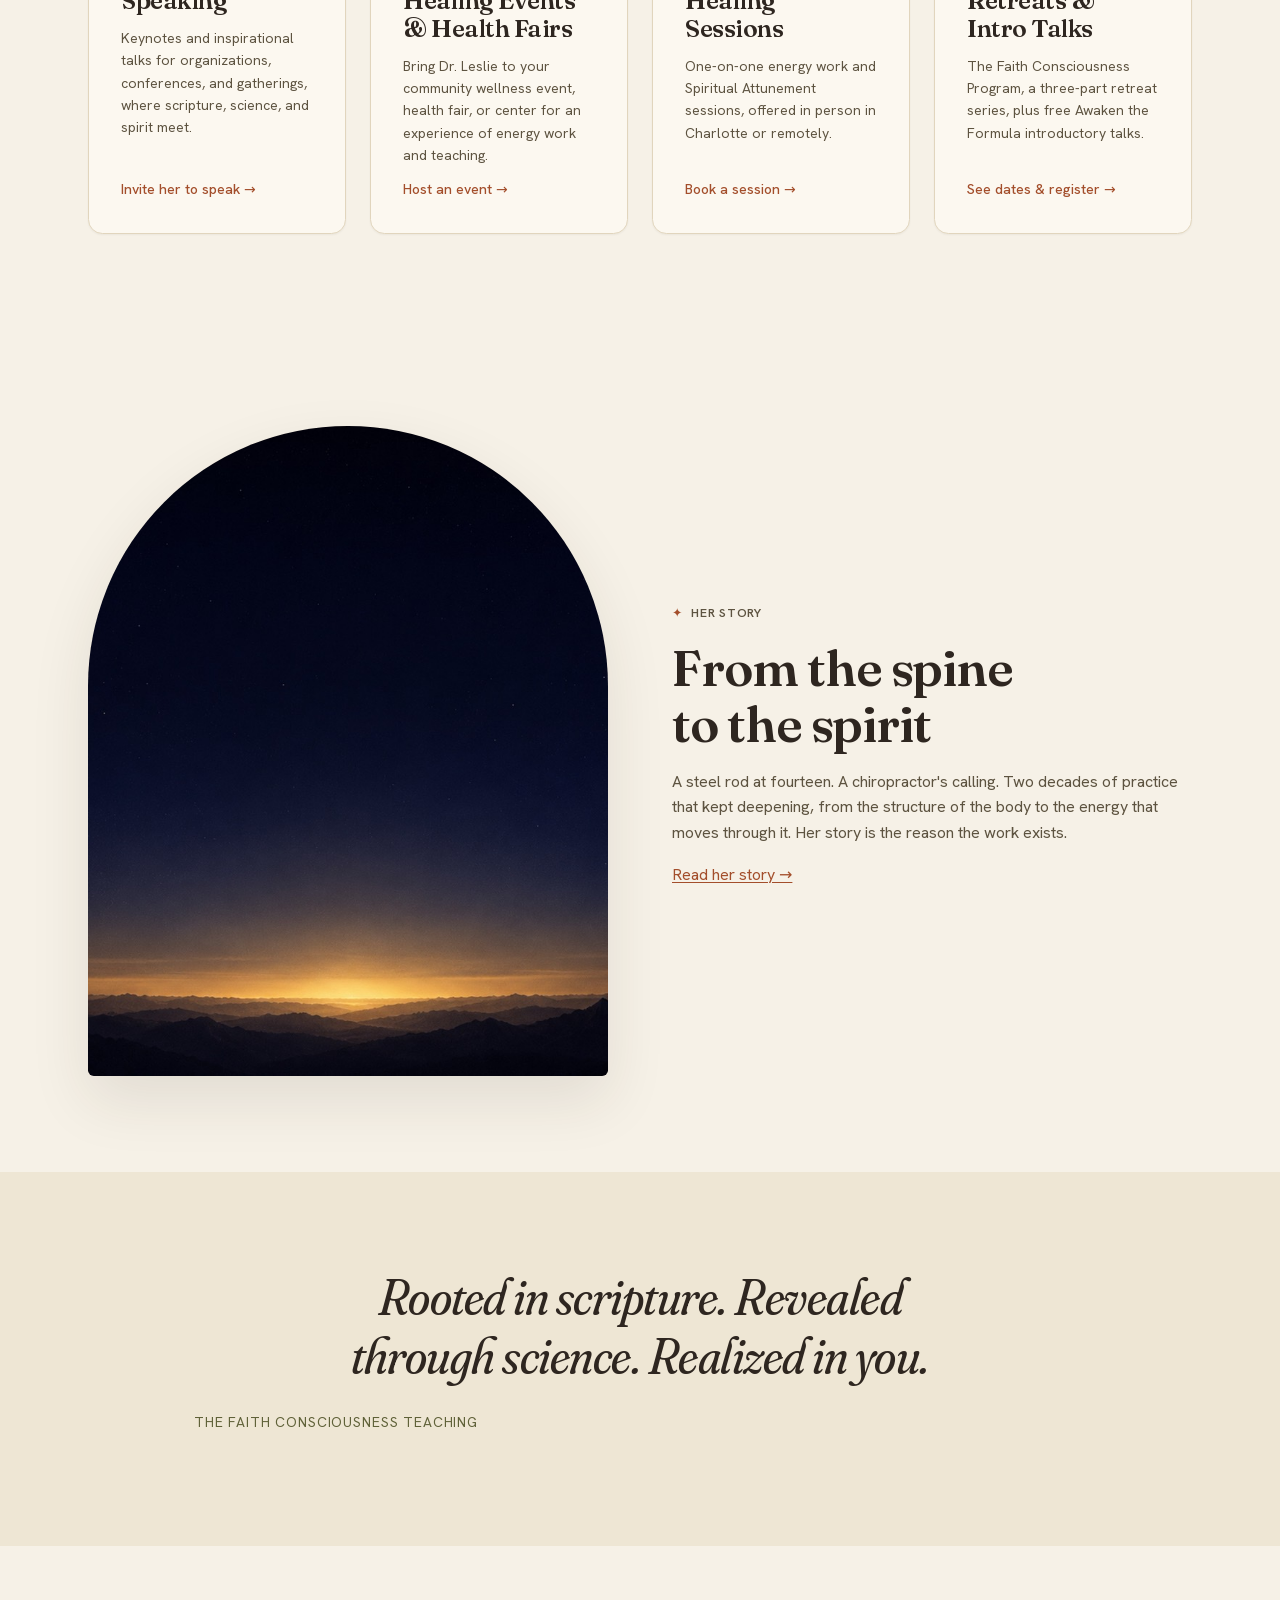
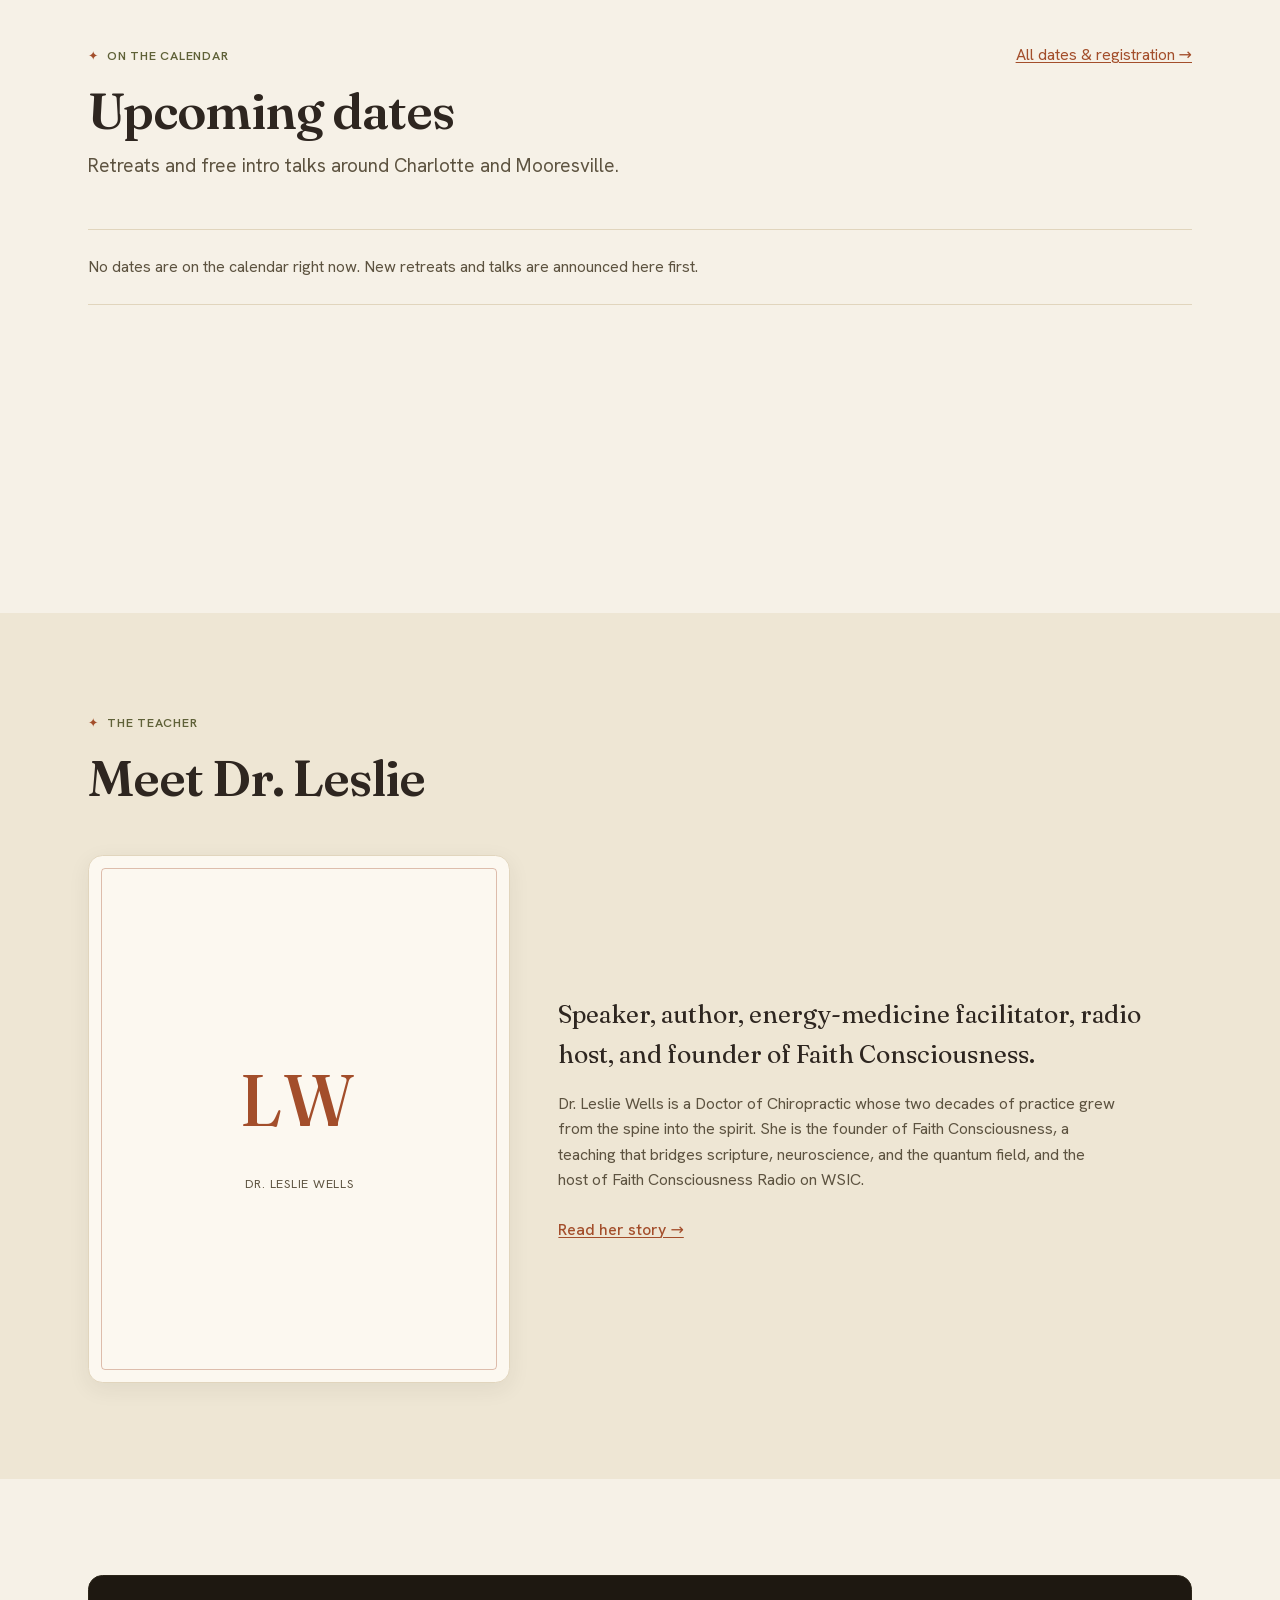
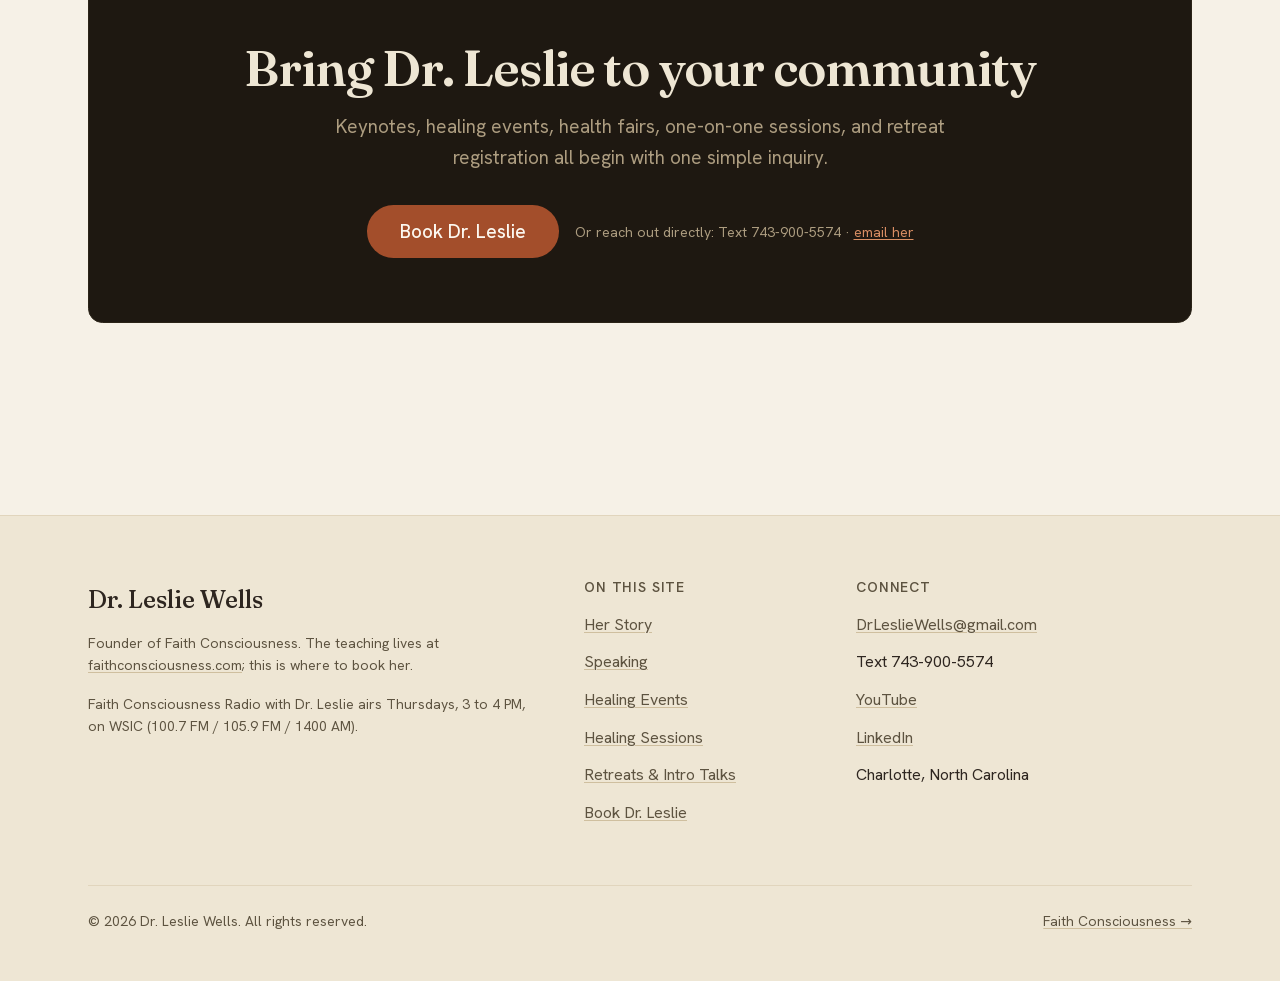
==== commit 8abdb08c: "Homepage re-look: Warm Earthy Editorial (serif-led, terracotta + olive) Client rejected plum and red" ====
--- a/index.html
+++ b/index.html
@@ -15,11 +15,11 @@
   <meta property="og:title" content="Dr. Leslie Wells | Speaker &amp; Energy-Medicine Facilitator" />
   <meta property="og:description" content="Keynotes, healing events, one-on-one sessions, and the Faith Consciousness retreats. One place to book Dr. Leslie." />
   <meta property="og:url" content="https://drlesliewells.com/" />
-  <meta property="og:image" content="https://drlesliewells.com/assets/images/horizon-band.jpg" />
+  <meta property="og:image" content="https://drlesliewells.com/assets/images/hero-warm.jpg" />
   <meta name="twitter:card" content="summary_large_image" />
 
   <!-- Fonts: preload the two critical subsets, then styles -->
-  <link rel="preload" href="/assets/fonts/bricolage-var.woff2" as="font" type="font/woff2" crossorigin />
+  <link rel="preload" href="/assets/fonts/fraunces-var.woff2" as="font" type="font/woff2" crossorigin />
   <link rel="preload" href="/assets/fonts/hanken-400.woff2" as="font" type="font/woff2" crossorigin />
   <link rel="stylesheet" href="/css/fonts.css" />
   <link rel="stylesheet" href="/css/tokens.css" />
@@ -48,120 +48,30 @@
   </script>
 
   <style>
-    /* ---------- Home: hero ---------- */
-    .hero { padding-block: var(--p-space-10) var(--p-space-9); }
-    .hero__title {
-      font-family: var(--font-heading);
-      font-weight: var(--p-weight-semibold);
-      font-variation-settings: "opsz" 96, "wght" 600;
-      font-size: clamp(2.7rem, 1.4rem + 5.6vw, 5.25rem);
-      line-height: 1.0;
-      letter-spacing: -0.032em;
-      max-width: 15ch;
-      margin-bottom: var(--p-space-6);
-    }
-    .hero__title .hl-accent { letter-spacing: -0.01em; }
-    .hero__lede {
-      font-size: var(--p-text-lg);
-      color: var(--color-text-muted);
-      max-width: 48ch;
-      margin-bottom: var(--p-space-5);
-    }
-    .hero__testimony {
-      font-family: var(--font-accent);
-      font-style: italic;
-      font-variation-settings: "opsz" 40, "SOFT" 60;
-      font-size: var(--p-text-lg);
-      line-height: var(--p-leading-snug);
-      color: var(--color-text);
-      border-left: 2px solid var(--color-primary);
-      padding-left: var(--p-space-5);
-      max-width: 50ch;
-      margin-bottom: var(--p-space-6);
-    }
-    .hero__testimony a { color: var(--color-primary); font-style: normal; }
-    .hero__actions {
-      display: flex;
-      gap: var(--p-space-4);
-      flex-wrap: wrap;
-      align-items: center;
-    }
-    /* Reserved slot: the announcement chip renders here without layout shift */
-    .hero__announce { min-height: 3.25rem; margin-bottom: var(--p-space-5); }
-
-    /* ---------- Featured-on strip ---------- */
-    .featured {
-      border-block: 1px solid var(--color-border);
-      padding-block: var(--p-space-5);
-    }
+    /* ---------- Featured-on press strip ---------- */
+    .featured { border-block: 1px solid var(--color-border); padding-block: var(--p-space-5); }
     .featured__inner {
-      display: flex;
-      align-items: center;
-      gap: var(--p-space-5) var(--p-space-7);
-      flex-wrap: wrap;
+      display: flex; align-items: center; justify-content: center;
+      gap: var(--p-space-5) var(--p-space-7); flex-wrap: wrap;
     }
     .featured__label {
-      font-size: var(--p-text-xs);
-      letter-spacing: var(--p-tracking-wide);
-      text-transform: uppercase;
-      color: var(--color-text-subtle);
-      margin: 0;
+      font-size: var(--p-text-xs); letter-spacing: var(--p-tracking-wide);
+      text-transform: uppercase; color: var(--color-text-subtle); margin: 0;
     }
     .featured ul {
-      list-style: none;
-      display: flex;
-      gap: var(--p-space-5) var(--p-space-7);
-      flex-wrap: wrap;
-      margin: 0;
-      padding: 0;
+      list-style: none; display: flex; gap: var(--p-space-5) var(--p-space-7);
+      flex-wrap: wrap; margin: 0; padding: 0; justify-content: center;
     }
     .featured li {
       font-family: var(--font-heading);
-      font-size: var(--p-text-lg);
-      font-weight: var(--p-weight-medium);
-      letter-spacing: var(--p-tracking-wide);
-      color: var(--color-text-muted);
-      text-transform: uppercase;
-      white-space: nowrap;
+      font-variation-settings: "opsz" 40;
+      font-size: var(--p-text-lg); font-weight: var(--p-weight-medium);
+      color: var(--color-text-muted); white-space: nowrap;
     }
 
-    /* ---------- Story band ---------- */
-    .story-band { position: relative; }
-    .story-band__media {
-      border-radius: var(--card-radius);
-      overflow: hidden;
-      box-shadow: var(--shadow-pop);
-    }
-    .story-band__media img {
-      width: 100%;
-      height: auto;
-      display: block;
-    }
-    .story-band__card {
-      background: var(--color-surface);
-      border: 1px solid var(--color-border);
-      border-radius: var(--card-radius);
-      box-shadow: var(--card-shadow);
-      padding: var(--p-space-7);
-      max-width: 34rem;
-      margin-top: calc(-1 * var(--p-space-8));
-      margin-inline: var(--p-space-6);
-      position: relative;
-    }
-    .story-band__card p { color: var(--color-text-muted); }
-    @media (max-width: 860px) {
-      .story-band__card {
-        margin-inline: var(--p-space-3);
-        padding: var(--p-space-6);
-        margin-top: calc(-1 * var(--p-space-6));
-      }
-    }
-
-    /* ---------- Upcoming ---------- */
+    /* ---------- Teacher band ---------- */
+    .teacher { background: var(--color-surface-alt); }
     .upcoming .event-list { min-height: 18rem; }
-
-    /* ---------- Teacher ---------- */
-    .teacher { background: var(--color-surface-alt); }
   </style>
 </head>
 <body>
@@ -186,33 +96,33 @@
 
   <main id="main">
 
-    <!-- ============ HERO: who she is + the two paths ============ -->
-    <section class="hero">
-      <div class="container">
-        <div class="hero__announce">
-          <div class="announce" data-announcement hidden></div>
-        </div>
-        <p class="eyebrow reveal" style="--i:0"><span class="star" aria-hidden="true">&#10022;</span>Dr. Leslie Wells, DC &middot; Charlotte, North Carolina</p>
-        <h1 class="hero__title reveal" style="--i:1">Where faith meets <span class="hl-accent">frequency</span>.</h1>
-        <p class="hero__lede reveal" style="--i:2">
-          Speaker, energy-medicine facilitator, radio host, and founder of
-          Faith Consciousness. For more than two decades, Dr. Leslie has helped
-          people move out of suffering and into the creative power of their
-          own faith.
-        </p>
-        <p class="hero__testimony reveal" style="--i:3">
-          In 2025 she faced a breast cancer diagnosis and, by her own account,
-          experienced a spontaneous healing by living the very principles she
-          teaches. <a href="/story.html">Her story, in her words</a>.
-        </p>
-        <div class="hero__actions reveal" style="--i:4">
-          <a class="btn btn--lg" href="/book-dr-leslie.html">Book Dr. Leslie</a>
-          <a class="btn btn--ghost btn--lg" href="https://faithconsciousness.com">Explore the teaching</a>
-        </div>
-      </div>
-    </section>
-
-    <!-- ============ FEATURED-ON STRIP: documented appearances ============ -->
+    <!-- ============ SPLIT HERO ============ -->
+    <section class="hero-split" aria-labelledby="hero-title">
+      <div class="hero-split__text">
+        <div class="hero-split__inner">
+          <div class="hero-split__announce reveal" style="--i:0">
+            <div class="announce" data-announcement hidden></div>
+          </div>
+          <p class="kicker reveal" style="--i:1"><span class="kicker__mark" aria-hidden="true">&#10022;</span>Dr. Leslie Wells, DC &middot; Charlotte, North Carolina</p>
+          <h1 id="hero-title" class="hero-split__title display reveal" style="--i:2">Where faith meets <span class="hl-accent">frequency</span>.</h1>
+          <p class="hero-split__lede reveal" style="--i:3">
+            Speaker, energy-medicine facilitator, radio host, and founder of
+            Faith Consciousness. For more than two decades, Dr. Leslie has helped
+            people move out of suffering and into the creative power of their
+            own faith.
+          </p>
+          <div class="hero-split__actions reveal" style="--i:4">
+            <a class="btn btn--lg" href="/book-dr-leslie.html">Book Dr. Leslie</a>
+            <a class="btn btn--ghost btn--lg" href="https://faithconsciousness.com">Explore the teaching</a>
+          </div>
+        </div>
+      </div>
+      <div class="hero-split__media reveal" style="--i:1">
+        <img src="/assets/images/hero-warm.jpg" alt="Warm morning light across a quiet room" width="1200" height="1500" />
+      </div>
+    </section>
+
+    <!-- ============ FEATURED-ON STRIP ============ -->
     <section class="featured" aria-label="Featured on">
       <div class="container featured__inner">
         <p class="featured__label">Featured on</p>
@@ -225,11 +135,32 @@
       </div>
     </section>
 
-    <!-- ============ OFFERINGS: rendered from data/offerings.json ============ -->
+    <!-- ============ STATS / CREDIBILITY BAND ============ -->
+    <section class="stats" aria-label="At a glance">
+      <div class="container">
+        <div class="stats__grid reveal">
+          <div class="stat">
+            <span class="stat__num">20+</span>
+            <span class="stat__label">Years in practice</span>
+          </div>
+          <div class="stat">
+            <span class="stat__num">3</span>
+            <span class="stat__label">Eras of the teaching</span>
+          </div>
+          <div class="stat">
+            <span class="stat__num">200+</span>
+            <span class="stat__label">Countries reached</span>
+            <span class="stat__flag">To confirm</span>
+          </div>
+        </div>
+      </div>
+    </section>
+
+    <!-- ============ OFFERINGS ============ -->
     <section class="section" aria-labelledby="offerings-title">
       <div class="container">
         <div class="section-head reveal">
-          <p class="eyebrow"><span class="star" aria-hidden="true">&#10022;</span>Work with her</p>
+          <p class="kicker"><span class="kicker__mark" aria-hidden="true">&#10022;</span>Work with her</p>
           <h2 id="offerings-title">Ways to work together</h2>
           <p class="section-head__lede">
             Whether you are planning an event or seeking your own healing,
@@ -248,33 +179,45 @@
       </div>
     </section>
 
-    <!-- ============ STORY BAND ============ -->
-    <section class="section story-band" aria-labelledby="story-title">
-      <div class="container">
-        <div class="story-band__media reveal">
-          <img src="/assets/images/horizon-band.jpg" alt="A warm dawn horizon over still water" width="1600" height="900" loading="lazy" />
-        </div>
-        <div class="story-band__card reveal" style="--i:1">
-          <p class="eyebrow"><span class="star" aria-hidden="true">&#10022;</span>Her story</p>
-          <h2 id="story-title">From the spine to the spirit</h2>
-          <p>
-            A steel rod at fourteen. A chiropractor's calling. Two decades of
-            practice that kept deepening, from the structure of the body to
-            the energy that moves through it. Her story is the reason the
-            work exists.
-          </p>
-          <a href="/story.html">Read her story &rarr;</a>
-        </div>
-      </div>
-    </section>
-
-    <!-- ============ UPCOMING: rendered from data/events.json ============ -->
+    <!-- ============ EDITORIAL STORY BAND ============ -->
+    <section class="section" aria-labelledby="story-title">
+      <div class="container">
+        <div class="editorial__grid">
+          <div class="editorial__media editorial__media--arch reveal">
+            <img src="/assets/images/story-arch.jpg" alt="A warm dawn horizon over still water" width="1000" height="1250" loading="lazy" />
+          </div>
+          <div class="editorial__body reveal" style="--i:1">
+            <p class="kicker"><span class="kicker__mark" aria-hidden="true">&#10022;</span>Her story</p>
+            <h2 id="story-title">From the spine to the spirit</h2>
+            <p>
+              A steel rod at fourteen. A chiropractor's calling. Two decades of
+              practice that kept deepening, from the structure of the body to
+              the energy that moves through it. Her story is the reason the
+              work exists.
+            </p>
+            <p><a href="/story.html">Read her story &rarr;</a></p>
+          </div>
+        </div>
+      </div>
+    </section>
+
+    <!-- ============ MANIFESTO PULL-QUOTE ============ -->
+    <section class="section manifesto" aria-label="The teaching, in one line">
+      <div class="container">
+        <blockquote class="manifesto__quote reveal">
+          Rooted in scripture. Revealed through science. Realized in you.
+        </blockquote>
+        <p class="manifesto__cite reveal" style="--i:1">The Faith Consciousness teaching</p>
+      </div>
+    </section>
+
+    <!-- ============ UPCOMING DATES ============ -->
     <section class="section upcoming" aria-labelledby="upcoming-title">
       <div class="container">
         <div class="section-head reveal">
           <div class="section-head__row">
             <div>
-              <p class="eyebrow"><span class="star" aria-hidden="true">&#10022;</span>On the calendar</p>
+              <p class="kicker"><span class="kicker__mark" aria-hidden="true">&#10022;</span>On the calendar</p>
               <h2 id="upcoming-title">Upcoming dates</h2>
               <p class="section-head__lede">Retreats and free intro talks around Charlotte and Mooresville.</p>
             </div>
@@ -286,11 +229,11 @@
       </div>
     </section>
 
-    <!-- ============ THE TEACHER: rendered from data/bio.json ============ -->
+    <!-- ============ THE TEACHER ============ -->
     <section class="section teacher" aria-labelledby="teacher-title">
       <div class="container">
         <div class="section-head reveal">
-          <p class="eyebrow"><span class="star" aria-hidden="true">&#10022;</span>The teacher</p>
+          <p class="kicker"><span class="kicker__mark" aria-hidden="true">&#10022;</span>The teacher</p>
           <h2 id="teacher-title">Meet Dr. Leslie</h2>
         </div>
         <div class="bio-card reveal" style="--i:1" data-bio></div>
--- a/css/fonts.css
+++ b/css/fonts.css
@@ -1,27 +1,18 @@
 /* ============================================================
-   Self-hosted VARIABLE fonts — direction "Frequency & Faith".
+   Self-hosted VARIABLE fonts — "Warm Earthy Editorial".
    Subset (Latin + typographic punctuation) from the source
    GitHub variable TTFs and converted to woff2 with fonttools,
    so the real axes survive (the Google /css2 API would flatten
    them). Axes kept:
-     Bricolage Grotesque  opsz, wght 200-800, wdth 75-100
      Fraunces (roman+ital) opsz, wght 100-900, SOFT 0-100, WONK 0-1
      Hanken Grotesk        static 400/500/600 (body; unchanged)
-   font-optical-sizing: auto (default) drives opsz from font-size;
+   Fraunces now LEADS as the display/heading serif and is the
+   italic accent voice. font-optical-sizing: auto drives opsz;
    SOFT/WONK are set per-use via font-variation-settings.
+   (Bricolage retired.)
    ============================================================ */
 
-/* ---- Bricolage Grotesque — display / headings ---- */
-@font-face {
-  font-family: "Bricolage Grotesque";
-  src: url("/assets/fonts/bricolage-var.woff2") format("woff2");
-  font-weight: 200 800;
-  font-stretch: 75% 100%;
-  font-style: normal;
-  font-display: swap;
-}
-
-/* ---- Fraunces — the serif "soul" accent + scripture ---- */
+/* ---- Fraunces — display/headings + italic accent + scripture ---- */
 @font-face {
   font-family: "Fraunces";
   src: url("/assets/fonts/fraunces-var.woff2") format("woff2");
--- a/css/tokens.css
+++ b/css/tokens.css
@@ -10,58 +10,88 @@
    editorial modernism. A humanist grotesque (Bricolage) leads
    and carries the authority; Fraunces (soft-terminal serif) is
    the rationed "soul" accent for the signature line and
-   scripture; body stays Hanken. Accent is contemporary-ceramic
-   TERRACOTTA, not spa-gold. Neutrals are warm oak/clay.
-   Only Layer 1 changed here, EXCEPT two documented type-role
-   lines in Layer 2 (heading -> display, + a new --font-accent):
-   a grotesque-led direction re-maps the heading role, which a
-   pure value-swap cannot express. Component layer untouched.
+   scripture; body stays Hanken. Only Layer 1 changed here,
+   EXCEPT two documented type-role lines in Layer 2
+   (heading -> display, + a new --font-accent): a grotesque-led
+   direction re-maps the heading role, which a pure value-swap
+   cannot express. Component layer untouched.
+
+   Re-look (Jul 2026): "WARM EARTHY EDITORIAL". Client redirected
+   to a serif-led, photography-forward magazine look (terracotta +
+   olive + cream, à la the Mind-Body / María references). Plum is
+   fully retired. Fraunces now LEADS as the display/heading serif
+   (--font-heading repointed from Bricolage); Hanken stays body;
+   Fraunces italic stays the accent/pull-quote voice. Olive joins
+   as a genuine SECOND accent (--color-secondary) — legible as a
+   foreground on cream (5.7:1), unlike the pale plum-era sage.
+   Buttons are pill. Every pairing AA-verified (python) before
+   applying. This supersedes the two notes above.
    ============================================================ */
 
 /* ---------------- Layer 1 · Primitives ---------------- */
 :root {
-  /* Warm oak/clay scale — tinted, never pure grey. Doubles as the
-     dark ramp (100 = dark-mode text, 900 = ink & dark surface,
-     950 = dark bg). AA verified: ink 15.2:1 light / 14.6:1 dark. */
-  --p-stone-50:  #f7f3ec;
-  --p-stone-100: #f2ece0;
-  --p-stone-200: #e5dcc9;
-  --p-stone-300: #d2c6ae;
-  --p-stone-400: #a89a86;
-  --p-stone-500: #7a6e5a;
-  --p-stone-600: #5c5347;
-  --p-stone-700: #423a2f;
-  --p-stone-800: #2e2820;
-  --p-stone-900: #211d17;
-  --p-stone-950: #1b1712;
-
-  /* Accent — Kiln Terracotta. Contrast checked (WCAG AA).
-     -600 is link/button terracotta, clears 4.5:1 on every light
-     ground: 4.86:1 on bg-50, 5.28:1 on surface (white), 4.57:1 on
-     the surface-alt band (-100); warm-white text on it = 5.28:1.
-     -500 focus ring = 3.9:1 on bg (>=3:1 UI min).
-     -300 (Ember) is the dark-mode accent = 5.28:1 on stone-950. */
-  --p-accent-100: #f6ece2;   /* soft wash: terracotta link clears 4.61:1 on it */
-  --p-accent-300: #c47a48;
-  --p-accent-500: #b0682f;
-  --p-accent-600: #9a5b2e;
-  --p-accent-700: #7e4a24;
-  --p-accent-900: #321c10;   /* dark soft wash: ember link clears 4.75:1 on it */
+  /* Warm cream/espresso scale — tinted, never pure grey. Doubles
+     as the dark ramp (100 = dark-mode text, 900 = ink & dark card
+     surface, 950 = dark bg). AA verified: ink 13.2:1 light /
+     14.2:1 dark. -200 is the hairline border. */
+  --p-stone-50:  #F6F1E7;
+  --p-stone-100: #EEE6D4;
+  --p-stone-200: #E1D5BD;
+  --p-stone-300: #CFBF9F;
+  --p-stone-400: #AD9D80;
+  --p-stone-500: #877858;
+  --p-stone-600: #5D5340;
+  --p-stone-700: #423A2C;
+  --p-stone-800: #2B2418;
+  --p-stone-900: #2E2620;
+  --p-stone-950: #1E1811;
+
+  /* Accent — Terracotta. Contrast checked (WCAG AA).
+     -600 is the link/button terracotta, clears 4.5:1 on every
+     light ground: 5.07:1 on bg-50, 5.38:1 on white, 4.59:1 on
+     surface-alt (-100), 4.60:1 on the soft wash (-100 accent);
+     warm-white text on it = 5.38:1.
+     -500 focus ring = 3.44:1 on bg (>=3:1 UI min).
+     -300 is the dark-mode accent = 6.70:1 on stone-950. */
+  --p-accent-100: #F4E4D8;   /* soft wash: terracotta clears 4.60:1 on it */
+  --p-accent-300: #D98E63;
+  --p-accent-500: #C06B41;
+  --p-accent-600: #A34E2B;
+  --p-accent-700: #8E4728;
+  --p-accent-900: #3A2114;   /* dark soft wash: ember clears 5.68:1 on it */
+
+  /* Second accent — Olive. A genuine foreground color this time
+     (eyebrows, kickers, section tints, rules). AA verified:
+     -600 = 5.73:1 on bg-50, 5.20:1 on surface-alt; -300 (dark) =
+     7.42:1 on bg-950. -100 is an olive section tint (ink 11.8:1
+     on it). */
+  --p-olive-100: #E7E7CE;   /* light olive tint (stats band, light mode) */
+  --p-olive-300: #A9AC77;
+  --p-olive-600: #5F6138;
+  --p-olive-900: #282A1C;   /* deep olive tint (stats band, dark mode) */
+
+  /* The one gold: a narrow, non-ramp pair reserved solely for the
+     --color-signature role (see Layer 2), used by exactly one CSS
+     rule (.hl-accent), on purpose ("spend boldness once"). AA
+     verified: -600 (light) = 5.28:1 on bg-50, 4.78:1 on surface-
+     alt; -300 (dark) = 7.43:1 on stone-900. */
+  --p-signature-600: #7E5F14;
+  --p-signature-300: #D9B34E;
 
   /* Absolutes + state hues. "white" is a warm paper-white (never
      pure #fff — tinted-neutral discipline); it is the light card
      surface and the text on the terracotta button. */
-  --p-white:     #fffdf8;
+  --p-white:     #FCF8F0;
   --p-black:     #000000;
-  --p-red-300:   #e08d78;   /* danger on dark surfaces */
+  --p-red-300:   #e08d78;   /* danger on dark surfaces: 6.9:1 on bg-950 */
   --p-red-600:   #a63a29;
   --p-green-600: #3f7a4f;
   --p-amber-600: #a56b17;
 
   /* Type families — self-hosted VARIABLE fonts (css/fonts.css).
-     display = the grotesque that leads; serif = Fraunces, the
-     rationed soul accent; sans = Hanken, the body workhorse. */
-  --p-font-display: "Bricolage Grotesque", ui-sans-serif, system-ui, -apple-system, "Segoe UI", Roboto, Helvetica, Arial, sans-serif;
+     serif = Fraunces, now the DISPLAY/heading lead AND the italic
+     accent/pull-quote voice; sans = Hanken, the body workhorse.
+     (Bricolage retired in the Warm Earthy Editorial re-look.) */
   --p-font-serif:   "Fraunces", "Iowan Old Style", "Palatino Linotype", Palatino, Georgia, "Times New Roman", serif;
   --p-font-sans:    "Hanken Grotesk", ui-sans-serif, system-ui, -apple-system, "Segoe UI", Roboto, Helvetica, Arial, sans-serif;
 
@@ -74,6 +104,7 @@
   --p-text-2xl:  clamp(1.7rem, 1.35rem + 1.6vw, 2.25rem);
   --p-text-3xl:  clamp(2.2rem, 1.60rem + 2.8vw, 3.15rem);
   --p-text-4xl:  clamp(2.9rem, 1.90rem + 4.6vw, 4.50rem);
+  --p-text-5xl:  clamp(3.4rem, 2.00rem + 6.4vw, 6.25rem);   /* editorial serif hero + stats numbers */
 
   --p-leading-tight:  1.12;
   --p-leading-snug:   1.3;
@@ -104,11 +135,11 @@
   --p-radius-lg:   0.9rem;
   --p-radius-full: 999px;
 
-  /* Shadows — soft, warm-tinted (rgb of ink #211d17). Lower
-     opacity + higher blur than default = the "expensive" read. */
-  --p-shadow-sm: 0 1px 2px rgba(33,29,23,0.05);
-  --p-shadow-md: 0 6px 22px rgba(33,29,23,0.07);
-  --p-shadow-lg: 0 24px 60px rgba(33,29,23,0.10);
+  /* Shadows — soft, tinted to the new espresso ink (rgb of
+     #2E2620). Lower opacity + higher blur = the "expensive" read. */
+  --p-shadow-sm: 0 1px 2px rgba(46,38,32,0.05);
+  --p-shadow-md: 0 6px 22px rgba(46,38,32,0.07);
+  --p-shadow-lg: 0 24px 60px rgba(46,38,32,0.10);
 
   /* Layout + motion. --p-ease for micro-interactions (hover),
      --p-ease-entrance for the poised, staggered page-load. */
@@ -132,7 +163,8 @@
   --color-border-strong: var(--p-stone-300);
   /* Form-control boundary: must clear 3:1 against the surface it sits
      on (WCAG 1.4.11). stone-500 clears it on BOTH light and dark cards
-     (4.02:1 on white, 4.07:1 on dark stone-900), so no dark override. */
+     (4.08:1 on white, 3.43:1 on dark stone-900 — clears 3:1), so no
+     dark override. */
   --color-border-input:  var(--p-stone-500);
 
   /* Text */
@@ -148,20 +180,29 @@
   --color-primary-hover:  var(--p-accent-700);
   --color-primary-soft:   var(--p-accent-100);
   --color-focus-ring:     var(--p-accent-500);
+  /* Second accent — olive. A legible foreground (unlike the pale
+     plum-era sage), used for eyebrows, kickers, section rules and
+     tints. Has a dark override (olive-300). */
+  --color-secondary:      var(--p-olive-600);
+  --color-secondary-soft: var(--p-olive-100);
+  /* NOTE: --color-signature is a narrow, deliberate exception, same
+     justification as --font-accent. Gold is reserved for exactly one
+     consumer, the .hl-accent italic Fraunces word — "spend boldness
+     once." */
+  --color-signature:      var(--p-signature-600);
 
   /* Feedback */
   --color-danger:  var(--p-red-600);
   --color-success: var(--p-green-600);
   --color-warning: var(--p-amber-600);
 
-  /* Typography roles.
-     NOTE (Frequency & Faith): this is the ONE place the art-direction
-     pass touches Layer 2. A grotesque-led direction re-maps the
-     heading role from serif to display and adds a dedicated serif
-     "accent" role (Fraunces) for the signature line + scripture.
-     A pure Layer-1 value-swap cannot express a role change, so these
-     three lines are the deliberate, documented exception. */
-  --font-heading: var(--p-font-display);
+  /* Typography roles (documented Layer-2 exception — a font-role
+     change can't be expressed by a value swap).
+     Warm Earthy Editorial: Fraunces now LEADS as the heading serif
+     (was Bricolage grotesque). --font-accent is the same Fraunces,
+     used italic for the signature word + pull-quotes; --font-body
+     stays Hanken. */
+  --font-heading: var(--p-font-serif);
   --font-body:    var(--p-font-sans);
   --font-accent:  var(--p-font-serif);
 
@@ -189,6 +230,9 @@
     --color-primary-hover:  var(--p-accent-100);
     --color-primary-soft:   var(--p-accent-900);
     --color-focus-ring:     var(--p-accent-300);
+    --color-secondary:      var(--p-olive-300);
+    --color-secondary-soft: var(--p-olive-900);
+    --color-signature:      var(--p-signature-300);
 
     --color-danger: var(--p-red-300); /* red-600 is 2.5:1 on dark cards */
   }
@@ -209,6 +253,9 @@
   --color-primary-hover:  var(--p-accent-100);
   --color-primary-soft:   var(--p-accent-900);
   --color-focus-ring:     var(--p-accent-300);
+  --color-secondary:      var(--p-olive-300);
+  --color-secondary-soft: var(--p-olive-900);
+  --color-signature:      var(--p-signature-300);
 
   --color-danger: var(--p-red-300); /* red-600 is 2.5:1 on dark cards */
 }
@@ -221,9 +268,9 @@
   --button-bg:            var(--color-primary);
   --button-bg-hover:      var(--color-primary-hover);
   --button-text:          var(--color-text-on-accent);
-  --button-radius:        var(--p-radius-md);
+  --button-radius:        var(--p-radius-full);   /* pill — editorial look */
   --button-pad-y:         var(--p-space-3);
-  --button-pad-x:         var(--p-space-5);
+  --button-pad-x:         var(--p-space-6);
 
   /* Card */
   --card-bg:              var(--color-surface);
--- a/css/site.css
+++ b/css/site.css
@@ -475,8 +475,9 @@
 }
 
 /* ---------------- The signature: Fraunces italic accent word ----------------
-   The one bold thing. A soft-terminaled serif word in terracotta,
-   dropped into an otherwise all-grotesque, monochrome line.
+   The one bold thing. A soft-terminaled serif word in gold, dropped
+   into an otherwise monochrome serif line (Fraunces leads the page,
+   so the accent is a color + italic shift, not a family shift).
    SOFT/WONK come through because the woff2 is subset from source,
    not the axis-flattening Google API. */
 .hl-accent {
@@ -484,7 +485,7 @@
   font-style: italic;
   font-weight: var(--p-weight-normal);
   font-variation-settings: "opsz" 144, "SOFT" 90, "WONK" 1;
-  color: var(--color-primary);
+  color: var(--color-signature);
 }
 
 /* Fraunces pull-quote / scripture voice (the serif soul, rationed) */
@@ -513,3 +514,161 @@
 @media (prefers-reduced-motion: reduce) {
   html.js .reveal { opacity: 1; transform: none; transition: none; }
 }
+
+/* ============================================================
+   WARM EARTHY EDITORIAL — homepage modules (serif-led, magazine)
+   Reusable across pages. Fraunces leads (--font-heading); olive
+   is the --color-secondary kicker/rule color; buttons are pills.
+   ============================================================ */
+
+/* Olive kicker label (the small uppercase labels above headings) */
+.kicker {
+  display: inline-block;
+  font-family: var(--font-body);
+  font-size: var(--p-text-xs);
+  font-weight: var(--p-weight-semibold);
+  letter-spacing: var(--p-tracking-wide);
+  text-transform: uppercase;
+  color: var(--color-secondary);
+  margin: 0 0 var(--p-space-4);
+}
+.kicker__mark { color: var(--color-primary); margin-right: var(--p-space-2); }
+
+/* Display heading helper — Fraunces at high optical size, elegant weight */
+.display {
+  font-family: var(--font-heading);
+  font-weight: var(--p-weight-normal);
+  font-variation-settings: "opsz" 144, "wght" 460, "SOFT" 20;
+  line-height: 1.03;
+  letter-spacing: -0.02em;
+  text-wrap: balance;
+}
+
+/* ---------------- Split hero ---------------- */
+.hero-split { display: grid; grid-template-columns: 1fr; }
+.hero-split__text {
+  display: flex;
+  align-items: center;
+  padding: var(--p-space-9) var(--p-space-6) var(--p-space-8);
+  background: var(--color-bg);
+}
+.hero-split__inner { max-width: 40rem; width: 100%; }
+.hero-split__media {
+  position: relative;
+  min-height: 34vh;   /* mobile: keep the lede + CTA near the fold */
+  background: var(--color-surface-alt);
+  overflow: hidden;
+}
+.hero-split__media img { position: absolute; inset: 0; width: 100%; height: 100%; object-fit: cover; }
+.hero-split__title {
+  font-size: var(--p-text-5xl);
+  max-width: 14ch;
+  margin: 0 0 var(--p-space-5);
+}
+.hero-split__lede {
+  font-size: var(--p-text-lg);
+  color: var(--color-text-muted);
+  max-width: 46ch;
+  margin: 0 0 var(--p-space-6);
+}
+.hero-split__actions { display: flex; gap: var(--p-space-4); flex-wrap: wrap; align-items: center; }
+.hero-split__announce { min-height: 3.25rem; margin-bottom: var(--p-space-5); }
+@media (min-width: 960px) {
+  .hero-split { grid-template-columns: 1.06fr 0.94fr; min-height: min(86vh, 840px); }
+  /* align the text block's left edge to the site container gutter */
+  .hero-split__text {
+    padding-left: max(var(--p-space-7), calc((100vw - var(--p-container)) / 2 + var(--p-space-5)));
+    padding-right: var(--p-space-8);
+  }
+  .hero-split__media { min-height: 100%; }
+}
+
+/* ---------------- Stats / credibility band ---------------- */
+.stats { background: var(--color-secondary-soft); border-block: 1px solid var(--color-border); }
+.stats__grid { display: grid; grid-template-columns: repeat(3, 1fr); }
+.stat { text-align: center; padding: var(--p-space-8) var(--p-space-4); }
+.stat + .stat { border-left: 1px solid var(--color-border); }
+.stat__num {
+  font-family: var(--font-heading);
+  font-weight: var(--p-weight-medium);
+  font-variation-settings: "opsz" 144;
+  font-size: var(--p-text-4xl);
+  line-height: 1;
+  color: var(--color-text);
+}
+.stat__label {
+  display: block;
+  margin-top: var(--p-space-3);
+  font-size: var(--p-text-xs);
+  letter-spacing: var(--p-tracking-wide);
+  text-transform: uppercase;
+  color: var(--color-text-muted);
+}
+.stat__flag {
+  display: inline-block;
+  margin-top: var(--p-space-2);
+  font-size: 0.66rem;
+  letter-spacing: var(--p-tracking-wide);
+  text-transform: uppercase;
+  color: var(--color-text-muted);
+  border: 1px solid var(--color-warning);
+  border-radius: var(--p-radius-full);
+  padding: 1px var(--p-space-2);
+}
+@media (max-width: 640px) {
+  .stats__grid { grid-template-columns: 1fr; }
+  .stat { padding-block: var(--p-space-6); }
+  .stat + .stat { border-left: 0; border-top: 1px solid var(--color-border); }
+}
+
+/* ---------------- Editorial image + text band ---------------- */
+.editorial__grid {
+  display: grid;
+  grid-template-columns: 1fr;
+  gap: var(--p-space-7);
+  align-items: center;
+}
+.editorial__media {
+  position: relative;
+  aspect-ratio: 5 / 4;
+  border-radius: 1.4rem;
+  overflow: hidden;
+  box-shadow: var(--shadow-pop);
+  background: var(--color-surface-alt);
+}
+.editorial__media img { position: absolute; inset: 0; width: 100%; height: 100%; object-fit: cover; }
+/* Arch variant — a soft chapel-window top, sacred without kitsch */
+.editorial__media--arch { aspect-ratio: 4 / 5; border-radius: 999px 999px 1.4rem 1.4rem; }
+.editorial__body h2 { font-size: var(--p-text-3xl); margin-bottom: var(--p-space-4); }
+.editorial__body p { color: var(--color-text-muted); }
+@media (min-width: 860px) {
+  .editorial__grid { grid-template-columns: 1fr 1fr; gap: var(--p-space-8); }
+  .editorial--flip .editorial__media { order: 2; }
+}
+
+/* ---------------- Manifesto pull-quote band ---------------- */
+.manifesto { background: var(--color-surface-alt); text-align: center; }
+.manifesto__quote {
+  font-family: var(--font-accent);
+  font-style: italic;
+  font-variation-settings: "opsz" 144, "SOFT" 60;
+  font-weight: var(--p-weight-normal);
+  font-size: var(--p-text-3xl);
+  line-height: 1.18;
+  letter-spacing: -0.01em;
+  color: var(--color-text);
+  max-width: 24ch;
+  margin: 0 auto;
+  text-wrap: balance;
+}
+.manifesto__cite {
+  margin-top: var(--p-space-5);
+  font-size: var(--p-text-sm);
+  letter-spacing: var(--p-tracking-wide);
+  text-transform: uppercase;
+  color: var(--color-secondary);
+}
+
+/* Buttons pick up the pill radius from tokens automatically; give the
+   ghost button a hairline that reads on the warm ground */
+.btn--ghost { border-color: var(--color-border-strong); }
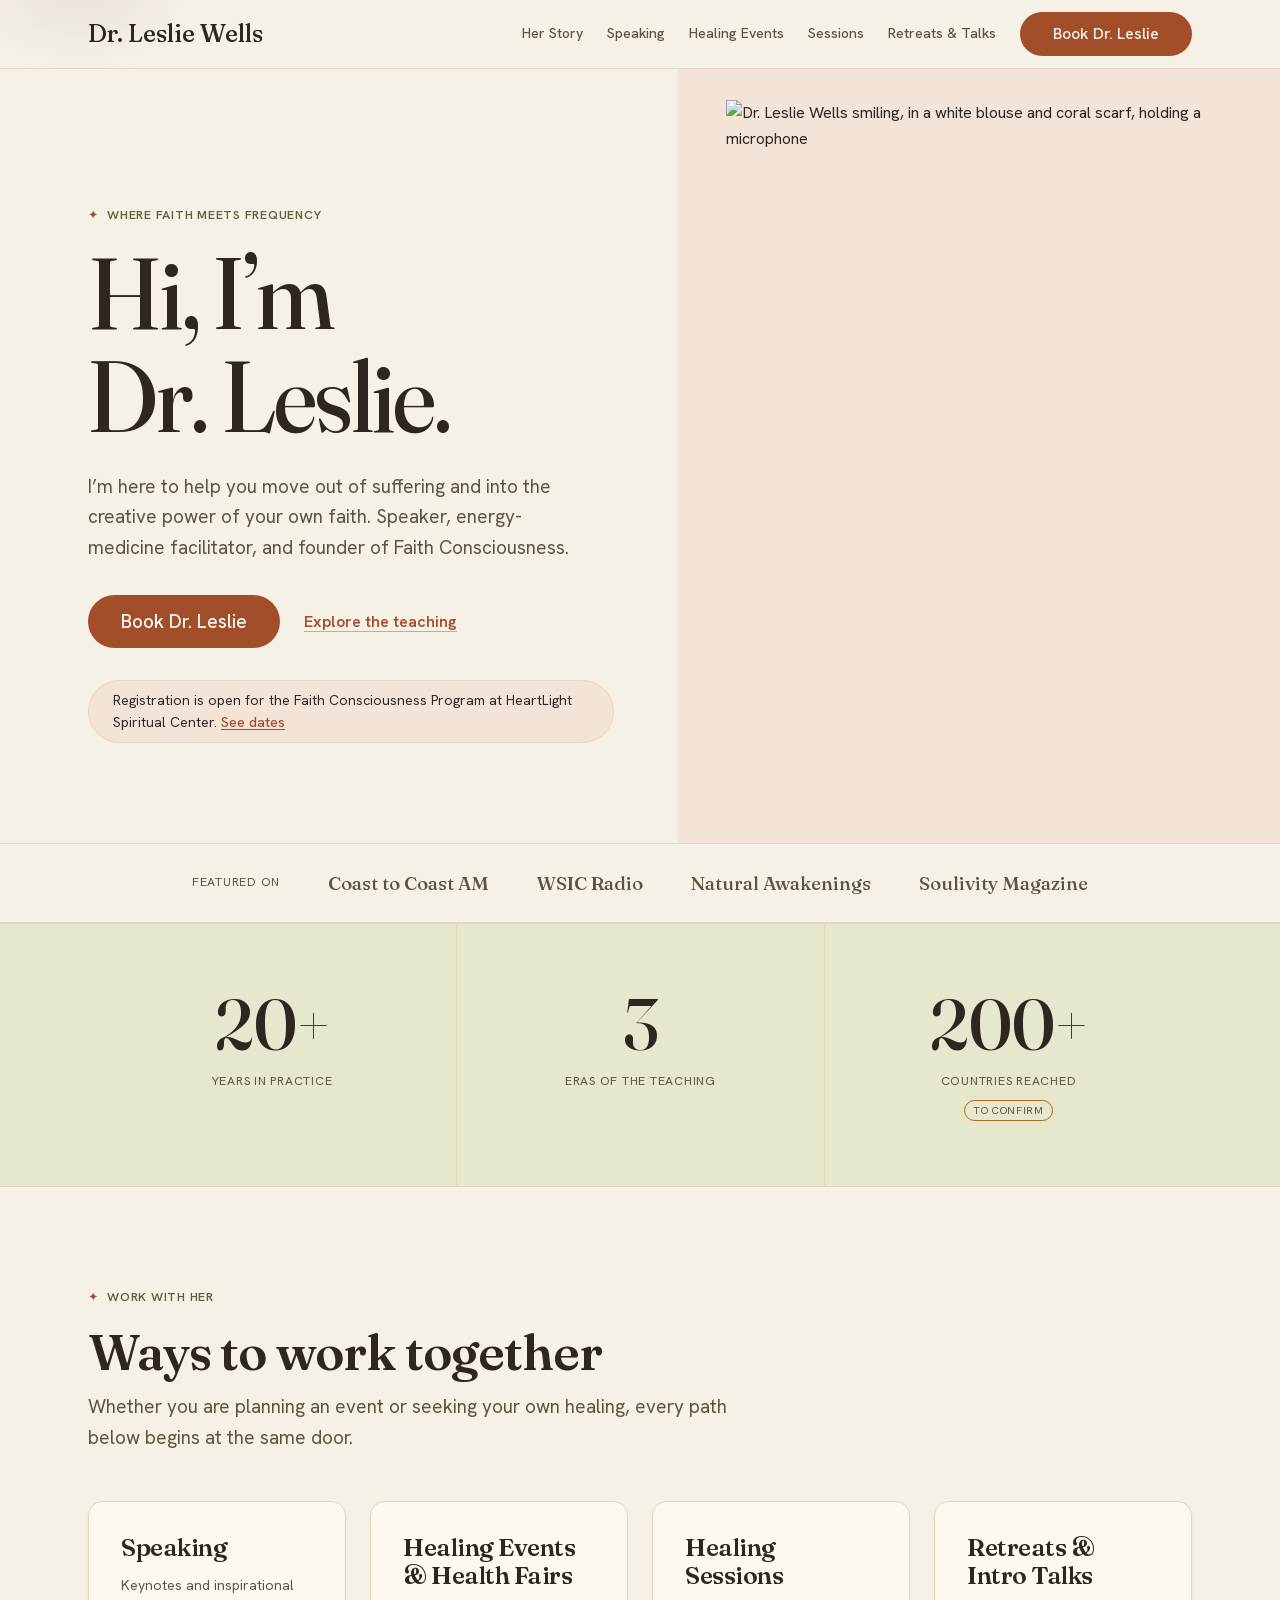
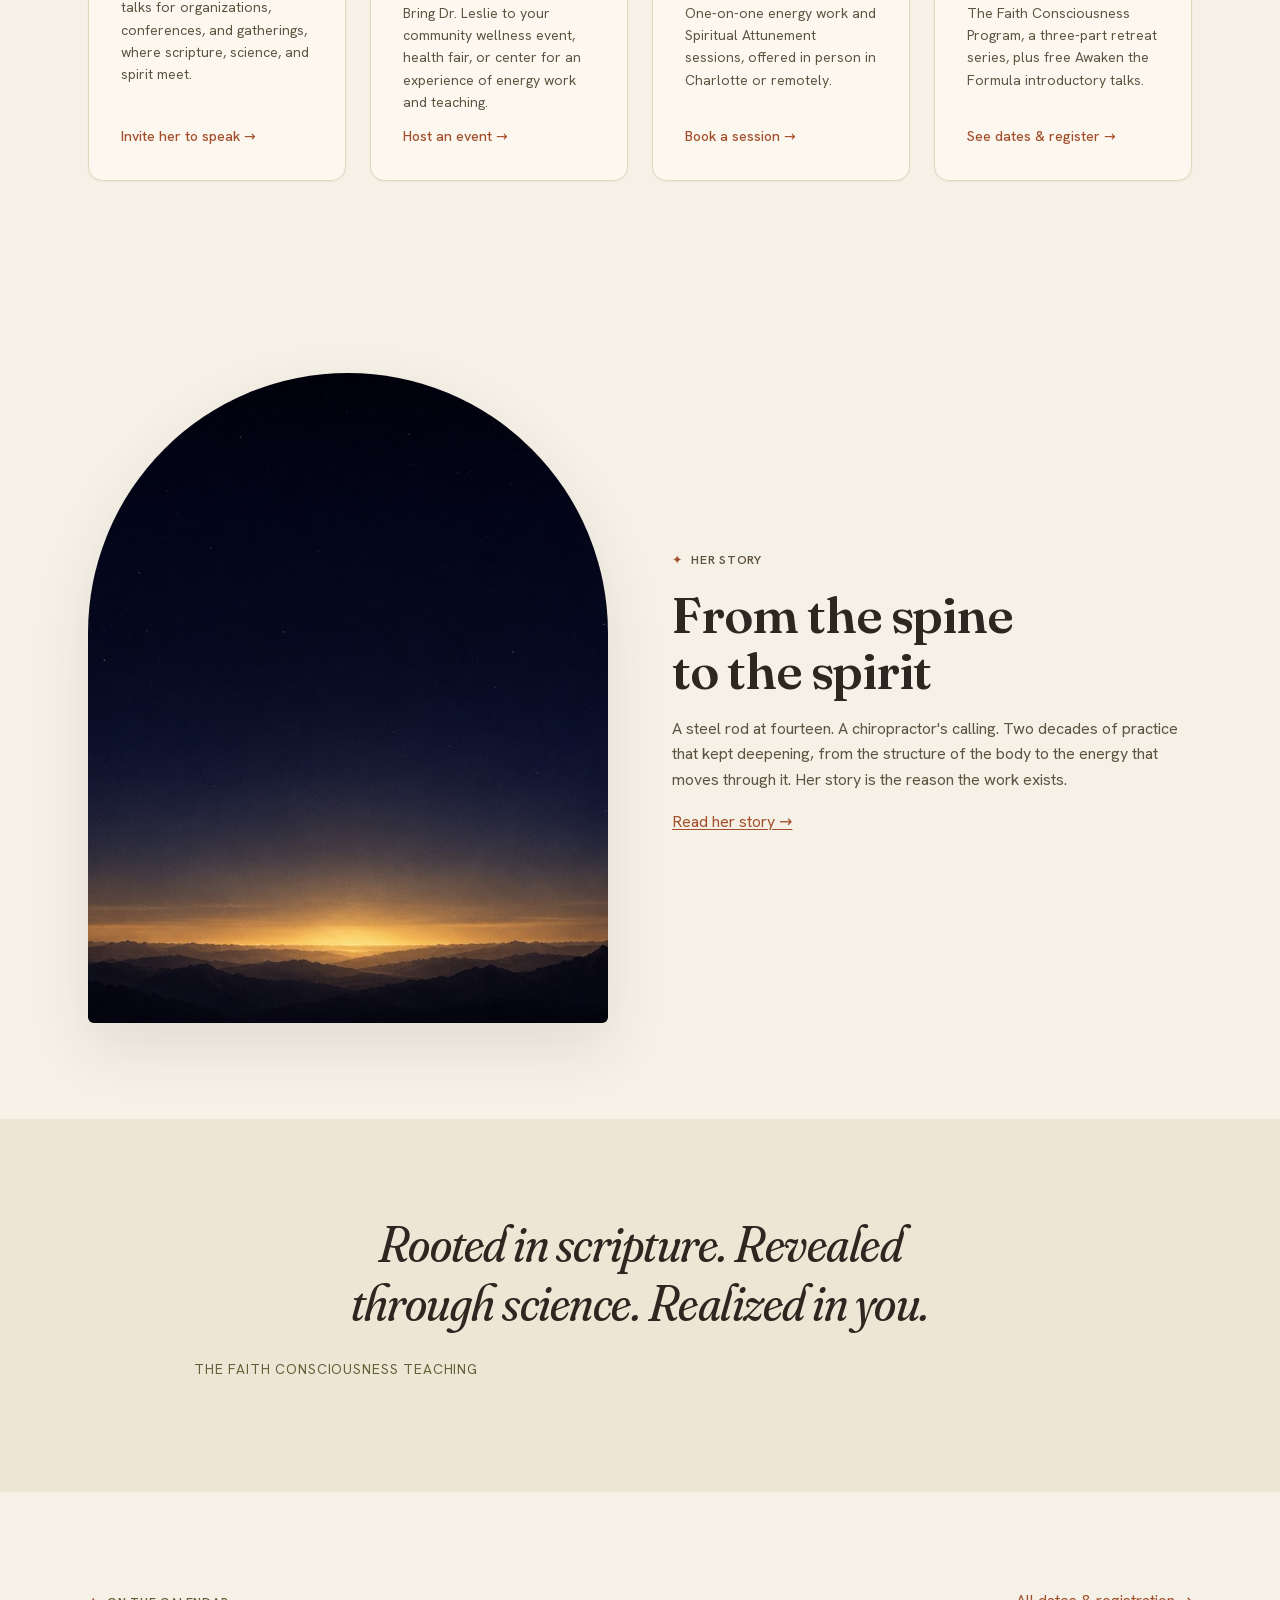
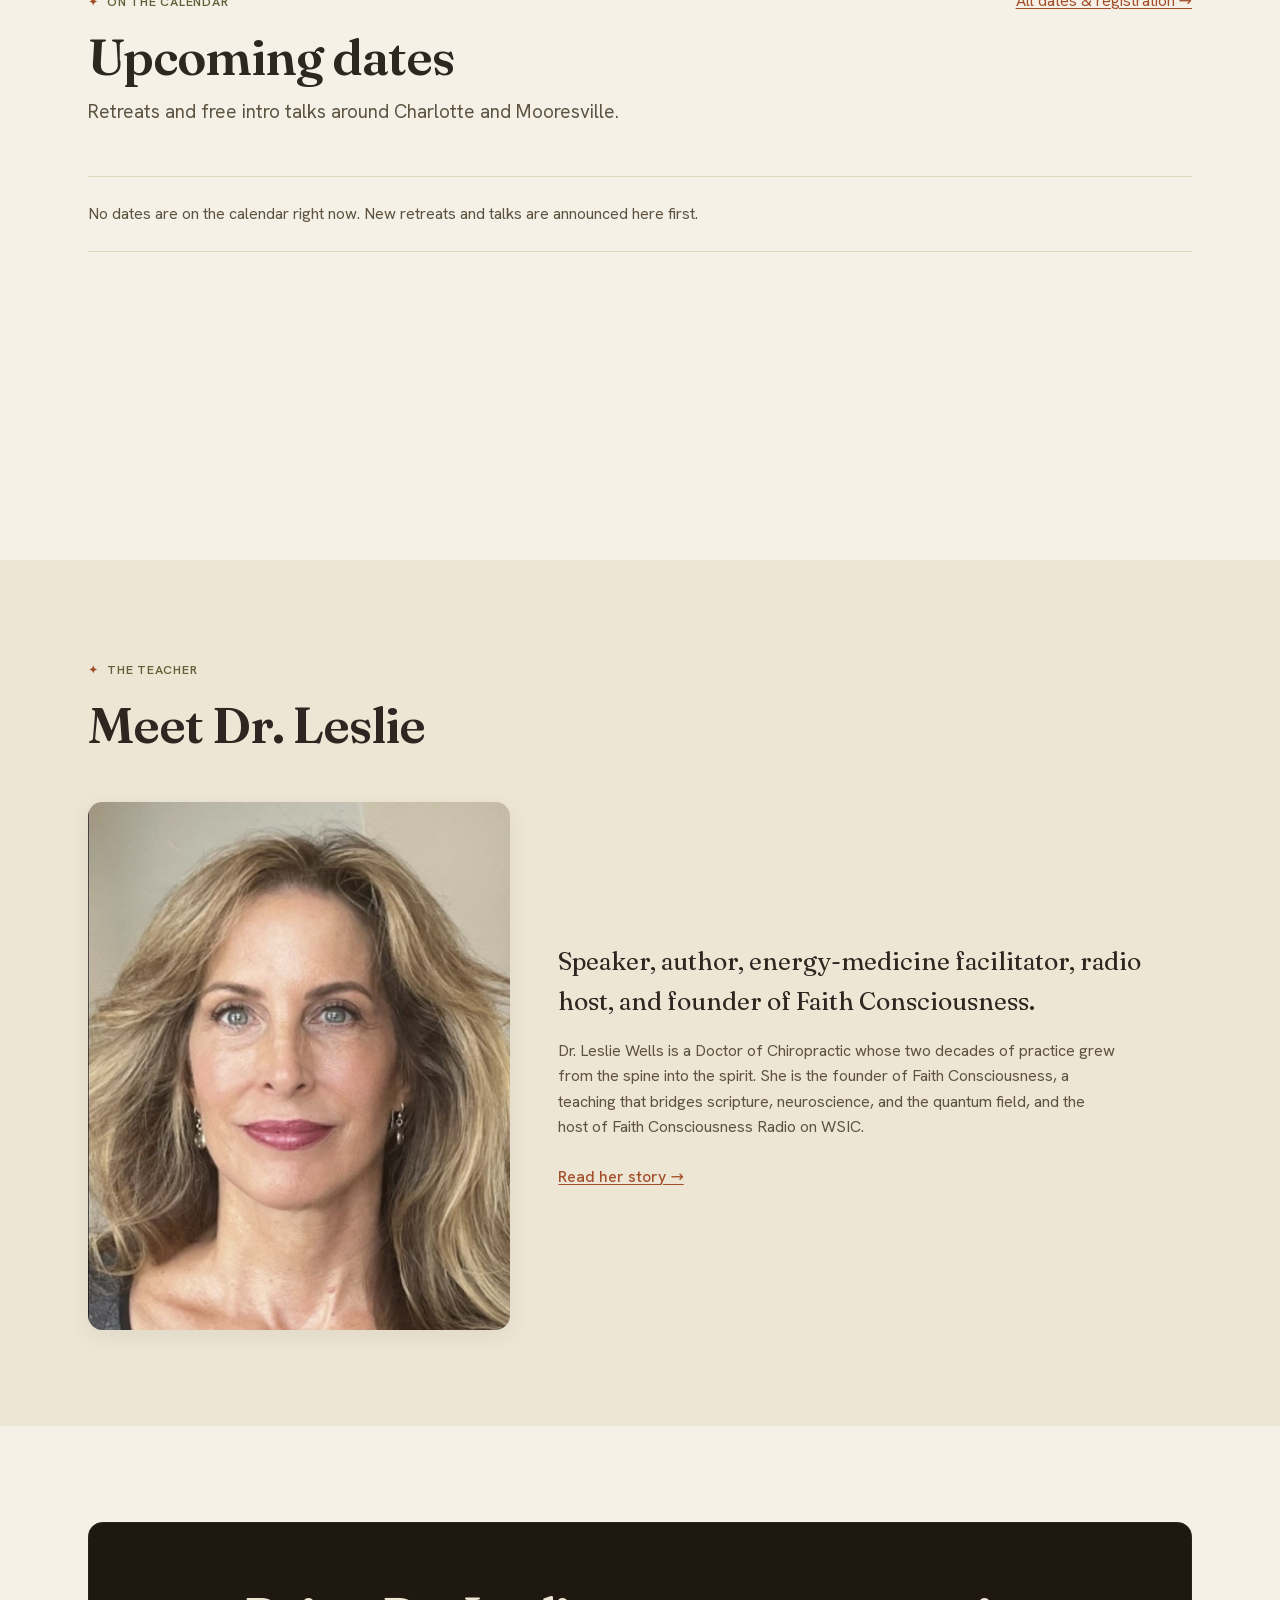
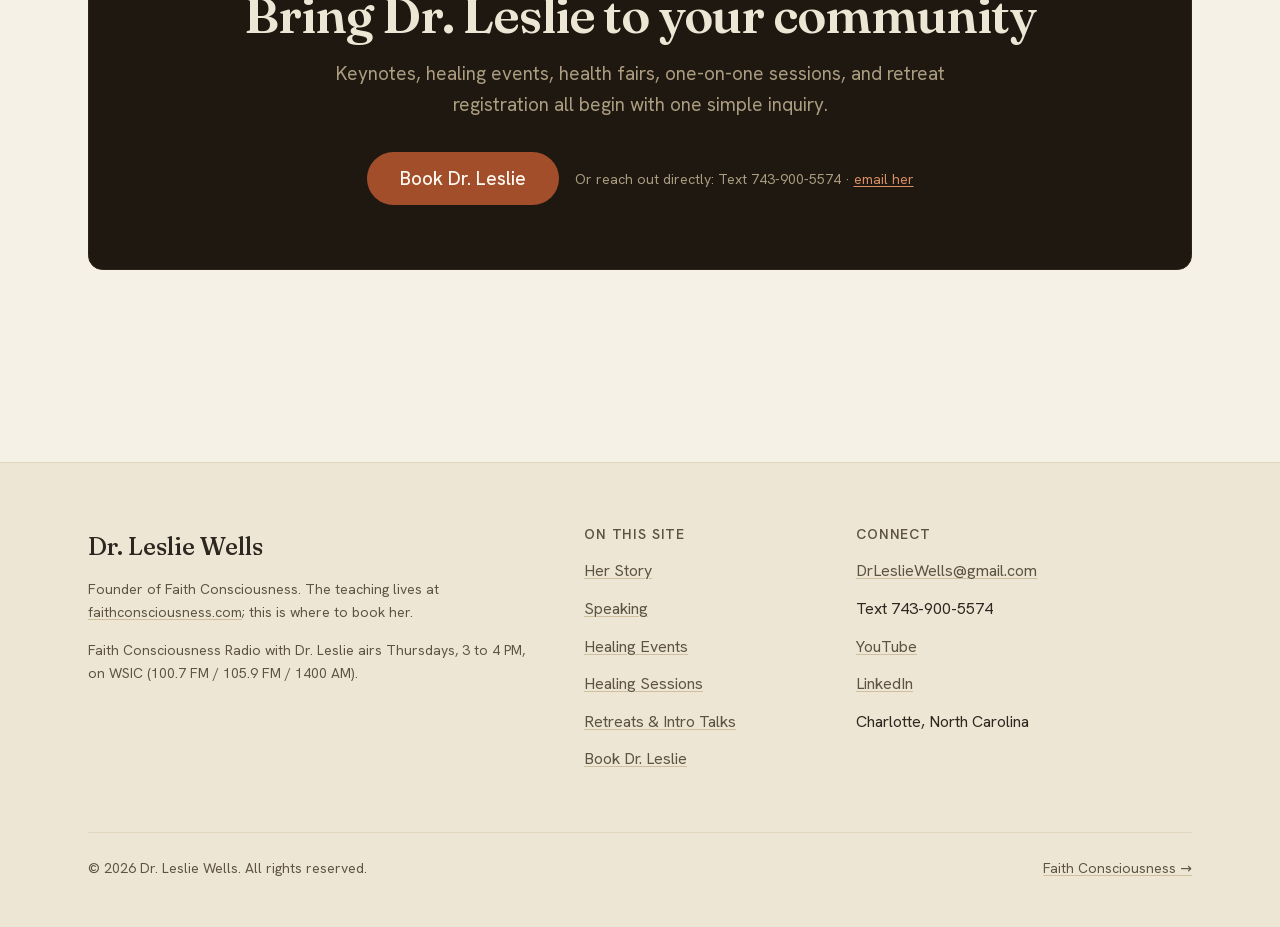
==== commit 8e9428a1: "Hero re-look: real portrait of Dr. Leslie ('here I am'), personal copy The hero is now Dr. Leslie he" ====
--- a/index.html
+++ b/index.html
@@ -15,12 +15,18 @@
   <meta property="og:title" content="Dr. Leslie Wells | Speaker &amp; Energy-Medicine Facilitator" />
   <meta property="og:description" content="Keynotes, healing events, one-on-one sessions, and the Faith Consciousness retreats. One place to book Dr. Leslie." />
   <meta property="og:url" content="https://drlesliewells.com/" />
-  <meta property="og:image" content="https://drlesliewells.com/assets/images/hero-warm.jpg" />
+  <meta property="og:image" content="https://drlesliewells.com/assets/images/og-home.jpg" />
+  <meta property="og:image:width" content="1200" />
+  <meta property="og:image:height" content="630" />
+  <meta property="og:image:alt" content="Dr. Leslie Wells, speaker and founder of Faith Consciousness" />
   <meta name="twitter:card" content="summary_large_image" />
+  <meta name="twitter:image" content="https://drlesliewells.com/assets/images/og-home.jpg" />
 
   <!-- Fonts: preload the two critical subsets, then styles -->
   <link rel="preload" href="/assets/fonts/fraunces-var.woff2" as="font" type="font/woff2" crossorigin />
   <link rel="preload" href="/assets/fonts/hanken-400.woff2" as="font" type="font/woff2" crossorigin />
+  <!-- Hero portrait: the LCP-region image, preloaded so she paints immediately -->
+  <link rel="preload" href="/assets/images/leslie-hero.webp" as="image" type="image/webp" fetchpriority="high" />
   <link rel="stylesheet" href="/css/fonts.css" />
   <link rel="stylesheet" href="/css/tokens.css" />
   <link rel="stylesheet" href="/css/base.css" />
@@ -100,25 +106,27 @@
     <section class="hero-split" aria-labelledby="hero-title">
       <div class="hero-split__text">
         <div class="hero-split__inner">
-          <div class="hero-split__announce reveal" style="--i:0">
-            <div class="announce" data-announcement hidden></div>
-          </div>
-          <p class="kicker reveal" style="--i:1"><span class="kicker__mark" aria-hidden="true">&#10022;</span>Dr. Leslie Wells, DC &middot; Charlotte, North Carolina</p>
-          <h1 id="hero-title" class="hero-split__title display reveal" style="--i:2">Where faith meets <span class="hl-accent">frequency</span>.</h1>
+          <p class="kicker reveal" style="--i:1"><span class="kicker__mark" aria-hidden="true">&#10022;</span>Where faith meets frequency</p>
+          <h1 id="hero-title" class="hero-split__title display reveal" style="--i:2">Hi, I&rsquo;m Dr.&nbsp;Leslie.</h1>
           <p class="hero-split__lede reveal" style="--i:3">
-            Speaker, energy-medicine facilitator, radio host, and founder of
-            Faith Consciousness. For more than two decades, Dr. Leslie has helped
-            people move out of suffering and into the creative power of their
-            own faith.
+            I&rsquo;m here to help you move out of suffering and into the
+            creative power of your own faith. Speaker, energy-medicine
+            facilitator, and founder of Faith Consciousness.
           </p>
           <div class="hero-split__actions reveal" style="--i:4">
             <a class="btn btn--lg" href="/book-dr-leslie.html">Book Dr. Leslie</a>
-            <a class="btn btn--ghost btn--lg" href="https://faithconsciousness.com">Explore the teaching</a>
+            <a class="hero-split__textlink" href="https://faithconsciousness.com">Explore the teaching</a>
+          </div>
+          <div class="hero-split__announce reveal" style="--i:5">
+            <div class="announce" data-announcement hidden></div>
           </div>
         </div>
       </div>
       <div class="hero-split__media reveal" style="--i:1">
-        <img src="/assets/images/hero-warm.jpg" alt="Warm morning light across a quiet room" width="1200" height="1500" />
+        <picture>
+          <source srcset="/assets/images/leslie-hero.webp" type="image/webp" />
+          <img src="/assets/images/leslie-hero.png" alt="Dr. Leslie Wells smiling, in a white blouse and coral scarf, holding a microphone" width="986" height="1447" fetchpriority="high" />
+        </picture>
       </div>
     </section>
 
--- a/css/site.css
+++ b/css/site.css
@@ -556,10 +556,21 @@
 .hero-split__media {
   position: relative;
   min-height: 34vh;   /* mobile: keep the lede + CTA near the fold */
-  background: var(--color-surface-alt);
+  background: var(--color-primary-soft);
   overflow: hidden;
 }
-.hero-split__media img { position: absolute; inset: 0; width: 100%; height: 100%; object-fit: cover; }
+/* She is a die-cut portrait grounded at the base of a warm color field
+   (not a full-bleed photo) — "here I am", not a mood shot standing in for her. */
+.hero-split__media img {
+  position: absolute;
+  bottom: 0;
+  left: 50%;
+  transform: translateX(-50%);
+  width: auto;
+  height: 96%;
+  max-width: 92%;
+  object-fit: contain;
+}
 .hero-split__title {
   font-size: var(--p-text-5xl);
   max-width: 14ch;
@@ -571,8 +582,33 @@
   max-width: 46ch;
   margin: 0 0 var(--p-space-6);
 }
-.hero-split__actions { display: flex; gap: var(--p-space-4); flex-wrap: wrap; align-items: center; }
-.hero-split__announce { min-height: 3.25rem; margin-bottom: var(--p-space-5); }
+.hero-split__actions { display: flex; gap: var(--p-space-5); flex-wrap: wrap; align-items: center; }
+/* Quiet secondary path — one prominent pill + a plain underlined link,
+   so the hero reads with a single CTA (the "here I am" simplicity) without
+   losing the teaching destination. */
+.hero-split__textlink {
+  font-family: var(--font-body);
+  font-weight: var(--p-weight-semibold);
+  font-size: var(--p-text-base);
+  color: var(--color-primary);
+  text-decoration: underline;
+  text-underline-offset: 0.25em;
+  text-decoration-thickness: 1px;
+  text-decoration-color: color-mix(in srgb, var(--color-primary) 45%, transparent);
+  transition: text-decoration-color var(--p-dur-fast) var(--p-ease);
+}
+.hero-split__textlink:hover { text-decoration-color: var(--color-primary); }
+/* Announcement now sits BELOW the CTA as a quiet "what's bookable" note,
+   so the headline always leads the block (the "here I am" opener). */
+.hero-split__announce { margin-top: var(--p-space-6); }
+.hero-split__announce:empty, .hero-split__announce .announce[hidden] { display: none; }
+
+/* Mobile "here I am": her portrait leads, right under the header, so the
+   first thing seen is HER — then her name and the pitch below. */
+@media (max-width: 959px) {
+  .hero-split__media { order: -1; min-height: 48vh; }
+  .hero-split__text { padding-top: var(--p-space-7); }
+}
 @media (min-width: 960px) {
   .hero-split { grid-template-columns: 1.06fr 0.94fr; min-height: min(86vh, 840px); }
   /* align the text block's left edge to the site container gutter */
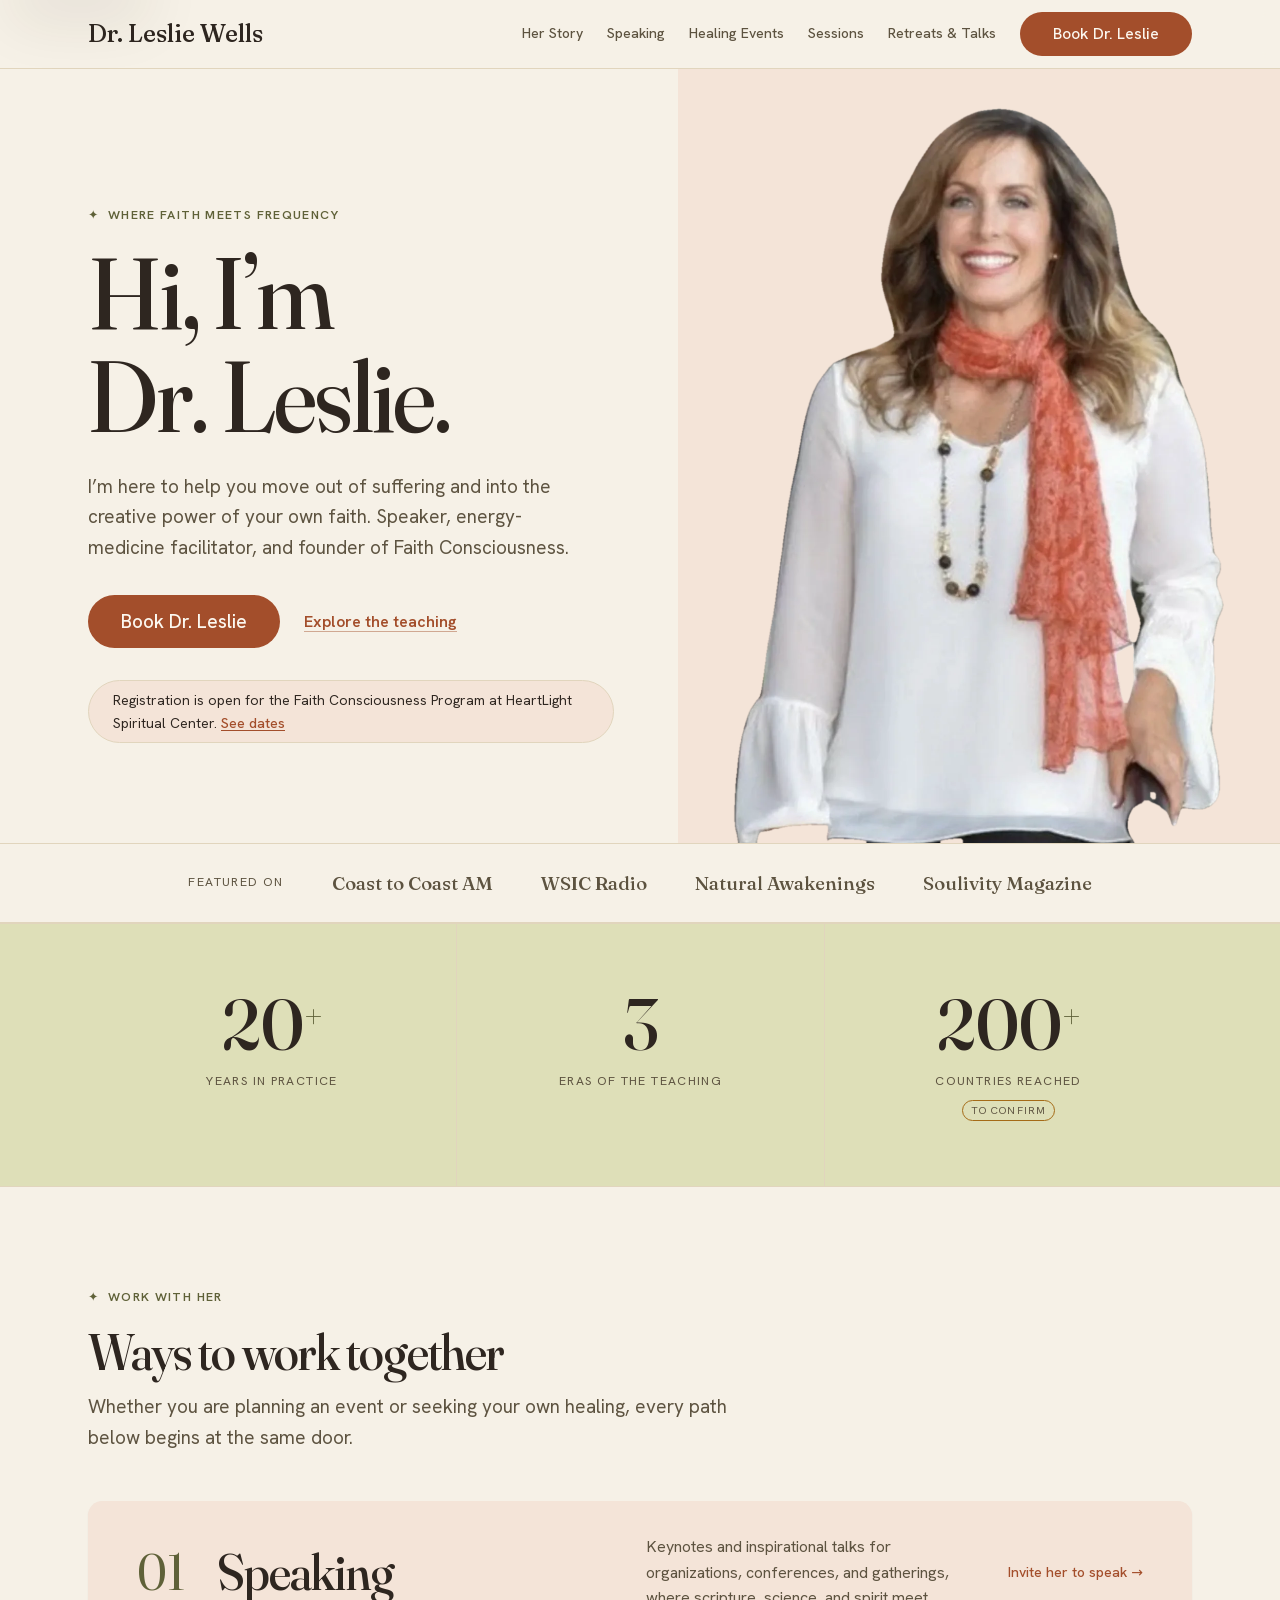
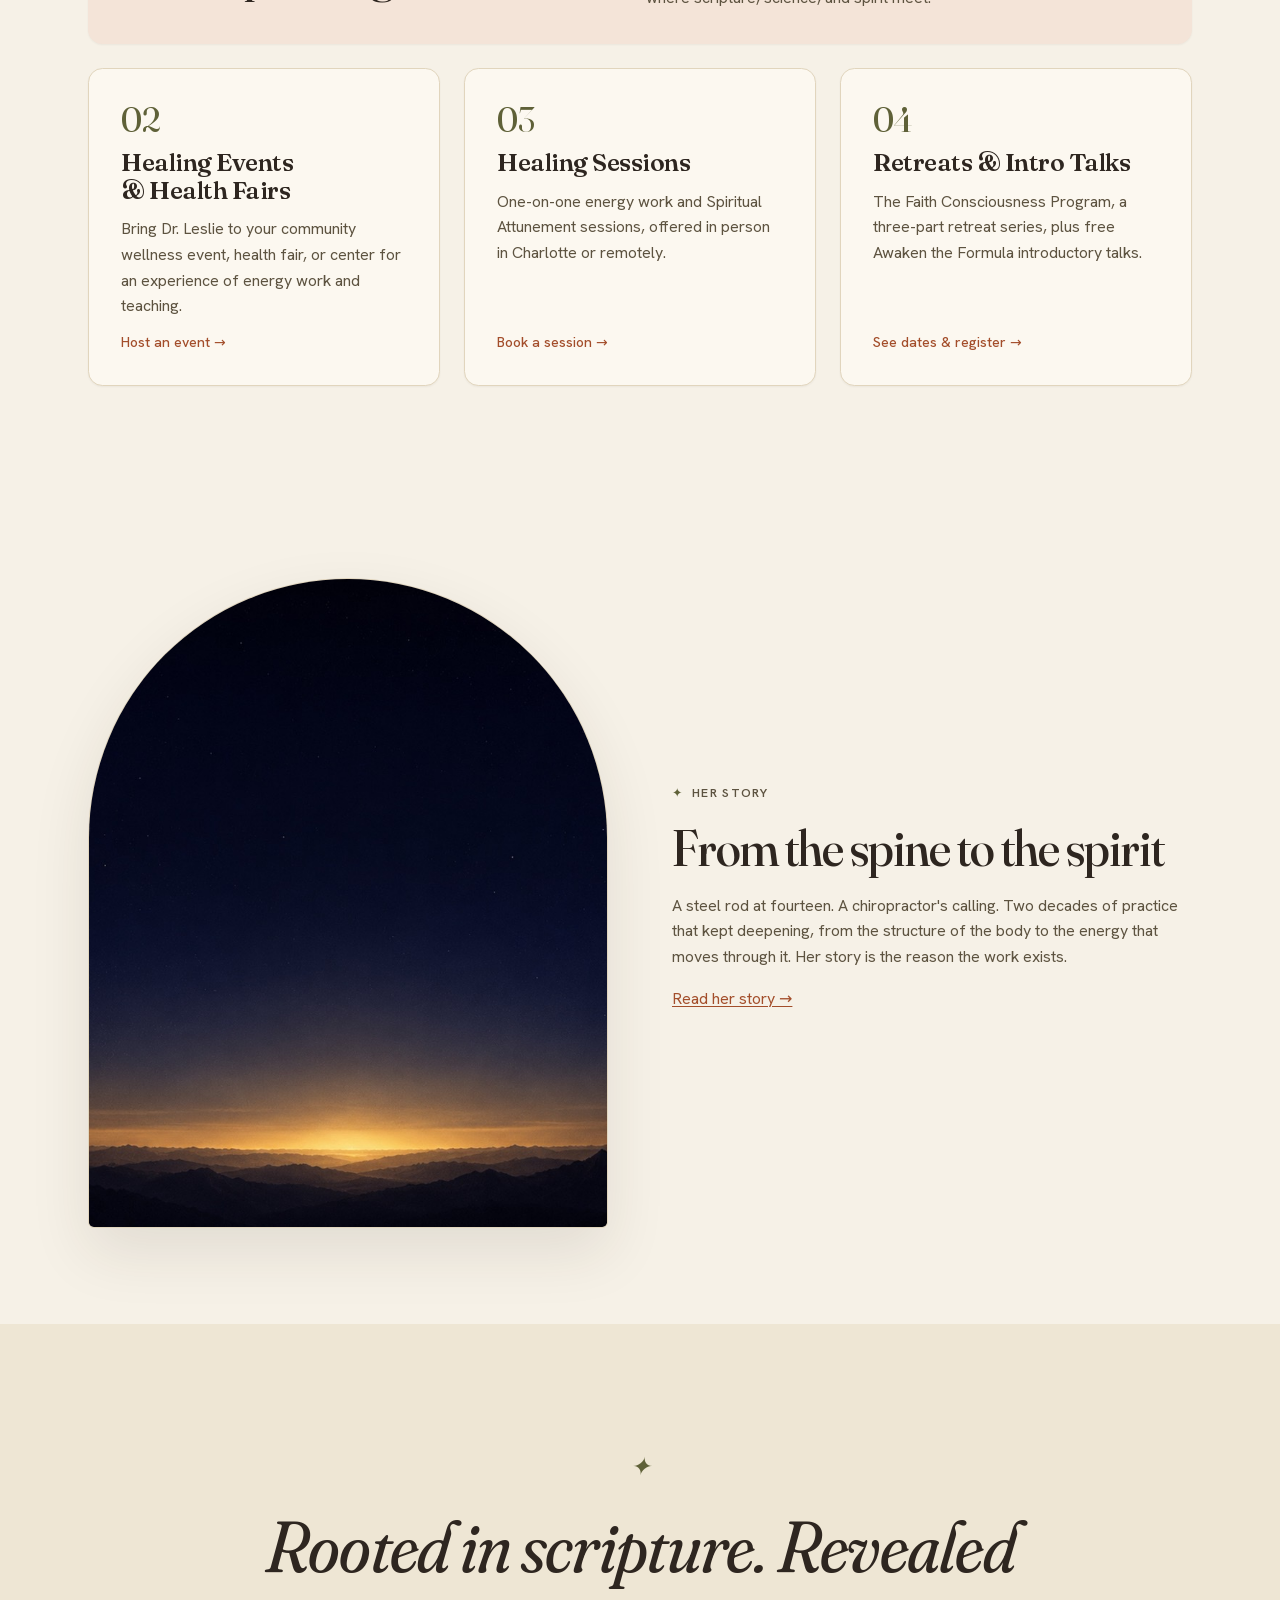
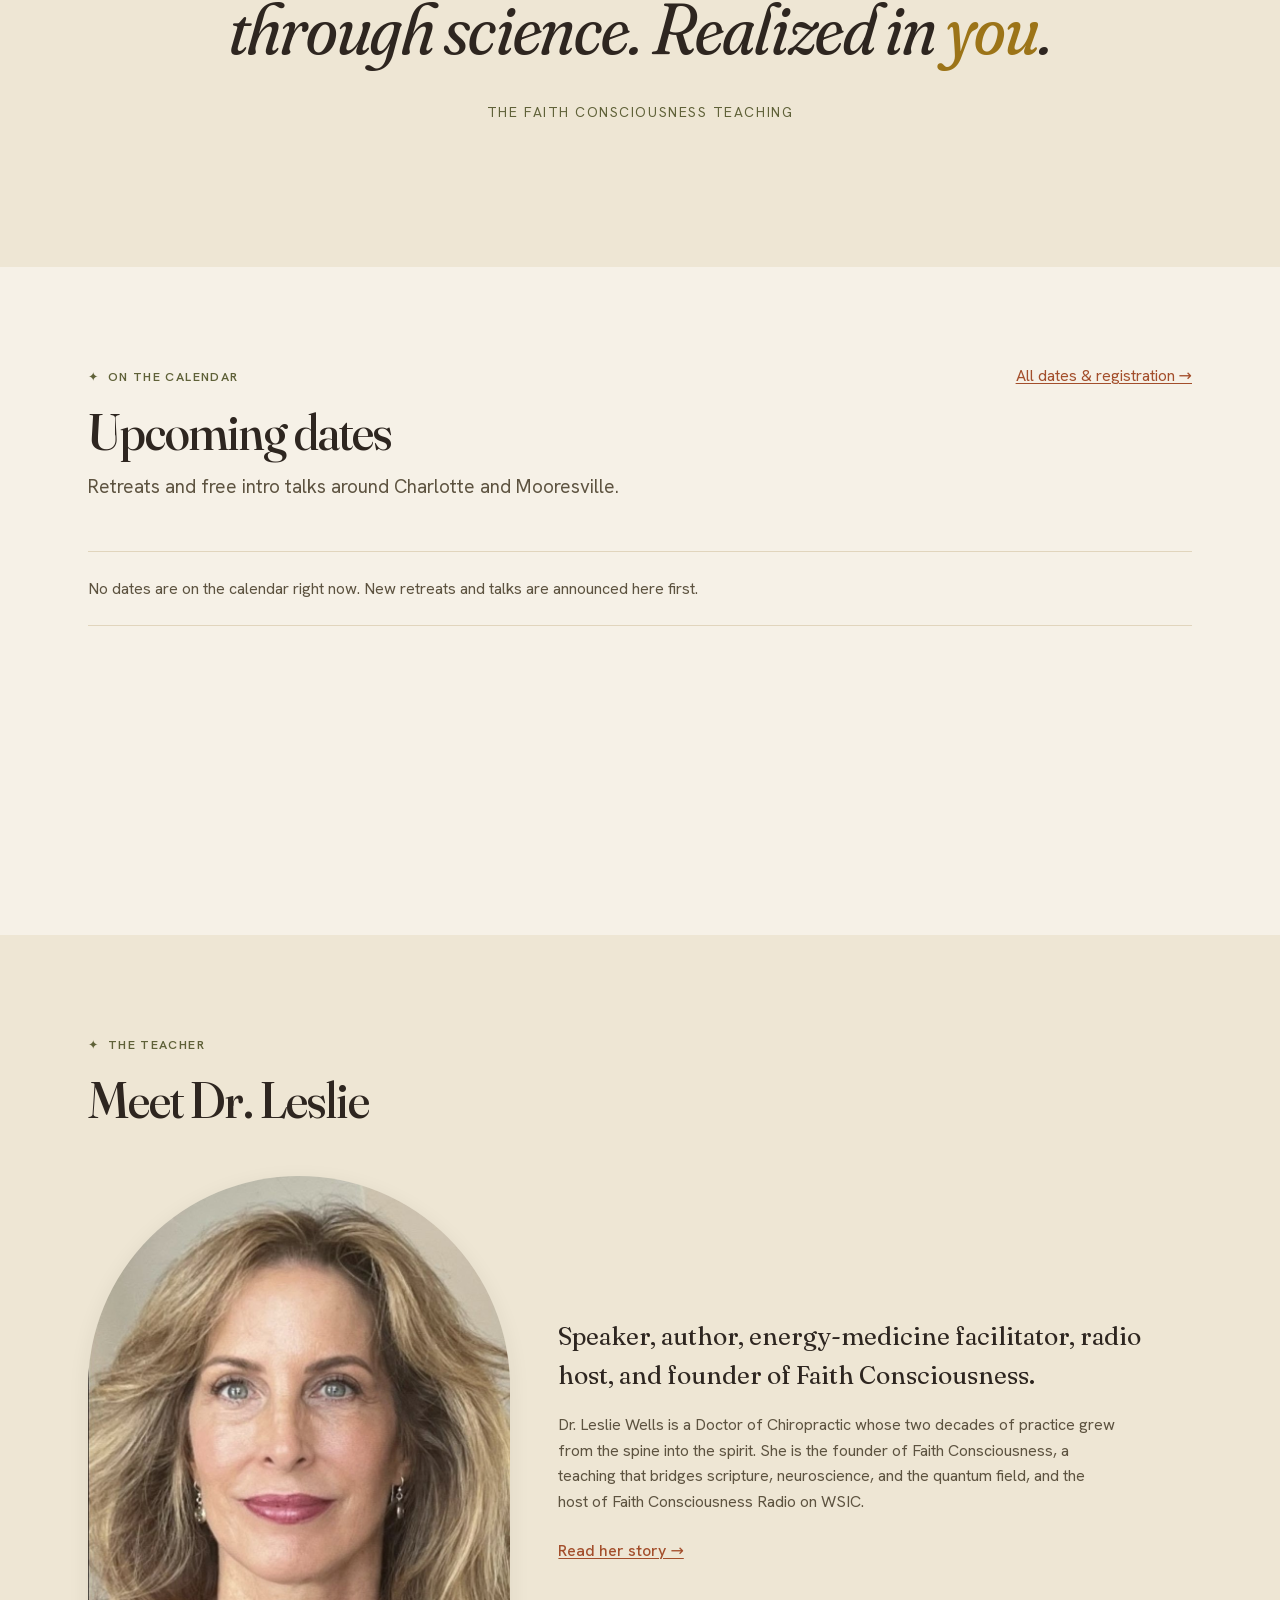
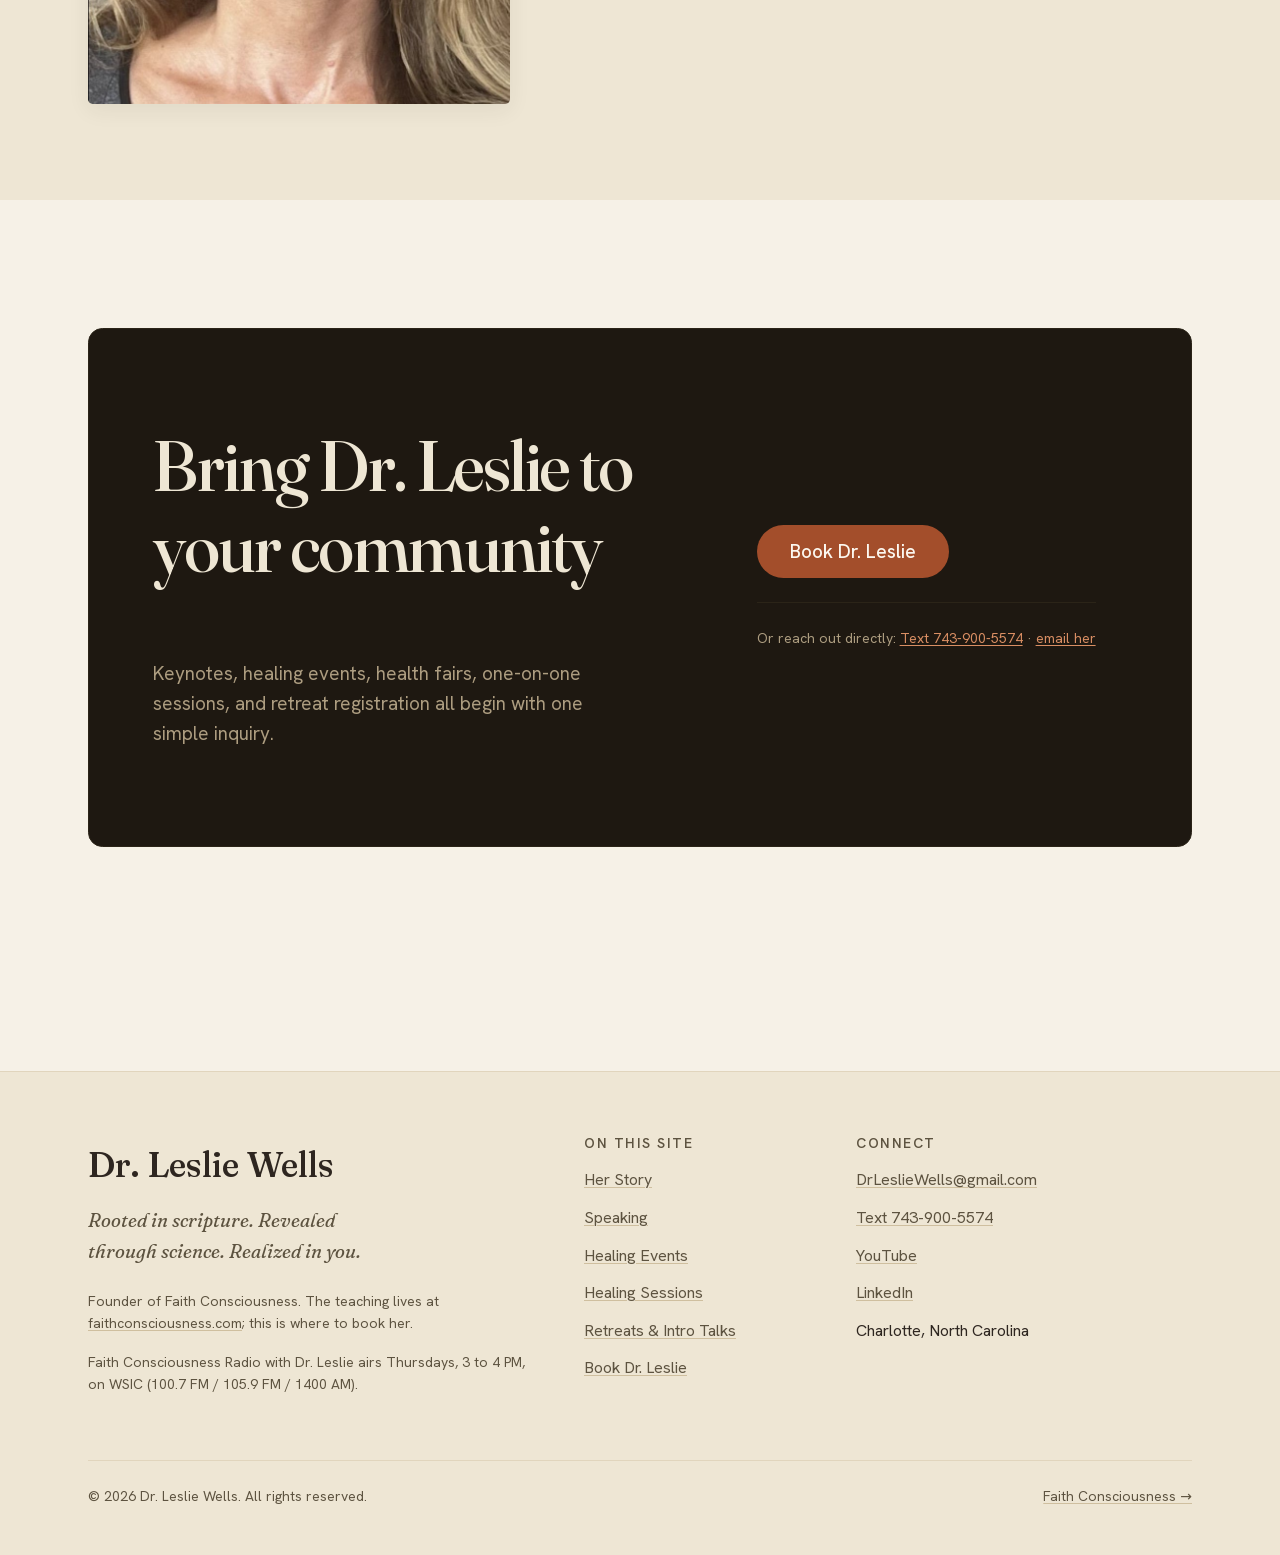
==== commit b6346242: "Six audit batches: color precision, editorial voice, motion, mobile, invisible polish, imagery packa" ====
--- a/index.html
+++ b/index.html
@@ -3,6 +3,11 @@
 <head>
   <meta charset="UTF-8" />
   <meta name="viewport" content="width=device-width, initial-scale=1" />
+  <!-- Native form controls + scrollbars follow the site's theme, and the
+       phone's browser chrome tints to match the page -->
+  <meta name="color-scheme" content="light dark" />
+  <meta name="theme-color" content="#F6F1E7" media="(prefers-color-scheme: light)" />
+  <meta name="theme-color" content="#1E1811" media="(prefers-color-scheme: dark)" />
   <script>document.documentElement.classList.add("js")</script>
 
   <!-- SEO -->
@@ -22,8 +27,11 @@
   <meta name="twitter:card" content="summary_large_image" />
   <meta name="twitter:image" content="https://drlesliewells.com/assets/images/og-home.jpg" />
 
-  <!-- Fonts: preload the two critical subsets, then styles -->
+  <!-- Fonts: preload the critical subsets, then styles. The italic
+       Fraunces renders the manifesto + gold signature word — preloaded
+       so the page's boldest moment never swaps in late. -->
   <link rel="preload" href="/assets/fonts/fraunces-var.woff2" as="font" type="font/woff2" crossorigin />
+  <link rel="preload" href="/assets/fonts/fraunces-italic-var.woff2" as="font" type="font/woff2" crossorigin />
   <link rel="preload" href="/assets/fonts/hanken-400.woff2" as="font" type="font/woff2" crossorigin />
   <!-- Hero portrait: the LCP-region image, preloaded so she paints immediately -->
   <link rel="preload" href="/assets/images/leslie-hero.webp" as="image" type="image/webp" fetchpriority="high" />
@@ -33,6 +41,7 @@
   <link rel="stylesheet" href="/css/site.css" />
 
   <link rel="icon" href="/favicon.svg" type="image/svg+xml" />
+  <link rel="apple-touch-icon" href="/apple-touch-icon.png" />
 
   <!-- Structured data: who she is -->
   <script type="application/ld+json">
@@ -61,7 +70,7 @@
       gap: var(--p-space-5) var(--p-space-7); flex-wrap: wrap;
     }
     .featured__label {
-      font-size: var(--p-text-xs); letter-spacing: var(--p-tracking-wide);
+      font-size: var(--p-text-xs); letter-spacing: var(--p-tracking-caps);
       text-transform: uppercase; color: var(--color-text-subtle); margin: 0;
     }
     .featured ul {
@@ -73,6 +82,17 @@
       font-variation-settings: "opsz" 40;
       font-size: var(--p-text-lg); font-weight: var(--p-weight-medium);
       color: var(--color-text-muted); white-space: nowrap;
+    }
+    /* Phone: a composed two-column ledger under the centered label —
+       not ragged flex wrapping. It sits right under the hero, so it's
+       the second thing every phone visitor sees. */
+    @media (max-width: 700px) {
+      .featured__inner { flex-direction: column; gap: var(--p-space-4); }
+      .featured ul {
+        display: grid; grid-template-columns: repeat(2, auto);
+        gap: var(--p-space-3) var(--p-space-6); justify-content: center;
+      }
+      .featured li { font-size: var(--p-text-base); }
     }
 
     /* ---------- Teacher band ---------- */
@@ -117,12 +137,12 @@
             <a class="btn btn--lg" href="/book-dr-leslie.html">Book Dr. Leslie</a>
             <a class="hero-split__textlink" href="https://faithconsciousness.com">Explore the teaching</a>
           </div>
-          <div class="hero-split__announce reveal" style="--i:5">
+          <div class="hero-split__announce">
             <div class="announce" data-announcement hidden></div>
           </div>
         </div>
       </div>
-      <div class="hero-split__media reveal" style="--i:1">
+      <div class="hero-split__media reveal reveal--still" style="--i:1">
         <picture>
           <source srcset="/assets/images/leslie-hero.webp" type="image/webp" />
           <img src="/assets/images/leslie-hero.png" alt="Dr. Leslie Wells smiling, in a white blouse and coral scarf, holding a microphone" width="986" height="1447" fetchpriority="high" />
@@ -146,17 +166,17 @@
     <!-- ============ STATS / CREDIBILITY BAND ============ -->
     <section class="stats" aria-label="At a glance">
       <div class="container">
-        <div class="stats__grid reveal">
-          <div class="stat">
-            <span class="stat__num">20+</span>
+        <div class="stats__grid">
+          <div class="stat reveal">
+            <span class="stat__num">20<span class="stat__plus">+</span></span>
             <span class="stat__label">Years in practice</span>
           </div>
-          <div class="stat">
+          <div class="stat reveal" style="--i:1">
             <span class="stat__num">3</span>
             <span class="stat__label">Eras of the teaching</span>
           </div>
-          <div class="stat">
-            <span class="stat__num">200+</span>
+          <div class="stat reveal" style="--i:2">
+            <span class="stat__num">200<span class="stat__plus">+</span></span>
             <span class="stat__label">Countries reached</span>
             <span class="stat__flag">To confirm</span>
           </div>
@@ -175,7 +195,7 @@
             every path below begins at the same door.
           </p>
         </div>
-        <div class="offers-grid reveal" style="--i:1" data-offerings></div>
+        <div class="offers-grid" data-offerings></div>
         <noscript>
           <ul>
             <li><a href="/speaking.html">Speaking</a></li>
@@ -192,7 +212,7 @@
       <div class="container">
         <div class="editorial__grid">
           <div class="editorial__media editorial__media--arch reveal">
-            <img src="/assets/images/story-arch.jpg" alt="A warm dawn horizon over still water" width="1000" height="1250" loading="lazy" />
+            <img src="/assets/images/story-arch.jpg" alt="First light glowing on the horizon behind dark mountain ridges, under a starry pre-dawn sky" width="1600" height="900" loading="lazy" />
           </div>
           <div class="editorial__body reveal" style="--i:1">
             <p class="kicker"><span class="kicker__mark" aria-hidden="true">&#10022;</span>Her story</p>
@@ -210,10 +230,14 @@
     </section>
 
     <!-- ============ MANIFESTO PULL-QUOTE ============ -->
-    <section class="section manifesto" aria-label="The teaching, in one line">
+    <!-- The spiritual centerpiece: extra silence (--spacious), a hanging
+         star, and the page's ONE gold word. -->
+    <section class="section section--spacious manifesto" aria-label="The teaching, in one line">
       <div class="container">
         <blockquote class="manifesto__quote reveal">
-          Rooted in scripture. Revealed through science. Realized in you.
+          <span class="manifesto__mark" aria-hidden="true">&#10022;</span>
+          Rooted in scripture. Revealed through science.
+          Realized in <span class="hl-accent">you</span>.
         </blockquote>
         <p class="manifesto__cite reveal" style="--i:1">The Faith Consciousness teaching</p>
       </div>
@@ -232,7 +256,7 @@
             <p class="section-head__action"><a href="/retreats.html">All dates &amp; registration &rarr;</a></p>
           </div>
         </div>
-        <ol class="event-list reveal" data-events data-limit="3"></ol>
+        <ol class="event-list" data-events data-limit="3"></ol>
         <noscript><p>See <a href="/retreats.html">Retreats &amp; Intro Talks</a> for current dates.</p></noscript>
       </div>
     </section>
@@ -244,15 +268,15 @@
           <p class="kicker"><span class="kicker__mark" aria-hidden="true">&#10022;</span>The teacher</p>
           <h2 id="teacher-title">Meet Dr. Leslie</h2>
         </div>
-        <div class="bio-card reveal" style="--i:1" data-bio></div>
+        <div class="bio-card" data-bio></div>
         <noscript><p><a href="/story.html">Read about Dr. Leslie Wells</a>.</p></noscript>
       </div>
     </section>
 
     <!-- ============ FINAL CTA ============ -->
-    <section class="section" aria-labelledby="cta-title">
-      <div class="container">
-        <div class="cta-band reveal" data-theme="dark">
+    <section class="section section--spacious" aria-labelledby="cta-title">
+      <div class="container">
+        <div class="cta-band cta-band--editorial reveal" data-theme="dark">
           <h2 id="cta-title">Bring Dr. Leslie to your community</h2>
           <p class="cta-band__lede">
             Keynotes, healing events, health fairs, one-on-one sessions, and
@@ -261,7 +285,8 @@
           <div class="cta-band__actions">
             <a class="btn btn--lg" href="/book-dr-leslie.html">Book Dr. Leslie</a>
             <p class="cta-band__alt">
-              Or reach out directly: <span data-site="phone_text_line">Text 743-900-5574</span>
+              Or reach out directly:
+              <a data-site="phone_text_line" data-site-href="phone_sms" href="sms:+17439005574">Text 743-900-5574</a>
               &middot; <a data-site-href="email" href="mailto:DrLeslieWells@gmail.com">email her</a>
             </p>
           </div>
@@ -275,6 +300,7 @@
       <div class="site-footer__grid">
         <div>
           <p class="site-footer__brand">Dr. Leslie Wells</p>
+          <p class="site-footer__voice voice">Rooted in scripture. Revealed through science. Realized in you.</p>
           <p class="site-footer__note">
             Founder of Faith Consciousness. The teaching lives at
             <a data-site-href="teaching_site_url" href="https://faithconsciousness.com">faithconsciousness.com</a>;
@@ -300,7 +326,7 @@
           <h2>Connect</h2>
           <ul>
             <li><a data-site-href="email" href="mailto:DrLeslieWells@gmail.com">DrLeslieWells@gmail.com</a></li>
-            <li><span data-site="phone_text_line">Text 743-900-5574</span></li>
+            <li><a data-site="phone_text_line" data-site-href="phone_sms" href="sms:+17439005574">Text 743-900-5574</a></li>
             <li><a data-site-href="youtube_url" href="https://www.youtube.com/channel/UCfDvR4XYsRokVp6NXiUWM1g">YouTube</a></li>
             <li><a data-site-href="linkedin_url" href="https://www.linkedin.com/in/leslie-wells-23040346/">LinkedIn</a></li>
             <li><span data-site="location_line">Charlotte, North Carolina</span></li>
--- a/css/tokens.css
+++ b/css/tokens.css
@@ -63,19 +63,24 @@
   /* Second accent — Olive. A genuine foreground color this time
      (eyebrows, kickers, section tints, rules). AA verified:
      -600 = 5.73:1 on bg-50, 5.20:1 on surface-alt; -300 (dark) =
-     7.42:1 on bg-950. -100 is an olive section tint (ink 11.8:1
-     on it). */
-  --p-olive-100: #E7E7CE;   /* light olive tint (stats band, light mode) */
+     7.42:1 on bg-950. The -100/-900 tints are deliberately more
+     CHROMATIC than the neutrals so the stats band reads as "the
+     green section", not more cream: labels (stone-600) = 5.53:1
+     on -100; labels (stone-400) = 4.81:1 on -900. */
+  --p-olive-100: #DEDFB8;   /* light olive tint (stats band, light mode) */
   --p-olive-300: #A9AC77;
   --p-olive-600: #5F6138;
-  --p-olive-900: #282A1C;   /* deep olive tint (stats band, dark mode) */
+  --p-olive-900: #313423;   /* deep olive tint (stats band, dark mode) */
 
   /* The one gold: a narrow, non-ramp pair reserved solely for the
      --color-signature role (see Layer 2), used by exactly one CSS
-     rule (.hl-accent), on purpose ("spend boldness once"). AA
-     verified: -600 (light) = 5.28:1 on bg-50, 4.78:1 on surface-
-     alt; -300 (dark) = 7.43:1 on stone-900. */
-  --p-signature-600: #7E5F14;
+     rule (.hl-accent), on purpose ("spend boldness once").
+     CONSTRAINT: -600 is tuned bright so it actually reads as GOLD,
+     which means it clears only the LARGE-text bar — 3.79:1 on
+     bg-50, 3.43:1 on surface-alt (>= 3:1). The signature word may
+     therefore appear ONLY at display sizes (3xl and up), never in
+     body copy. -300 (dark) = 7.68:1 on dark surface-alt. */
+  --p-signature-600: #9C7418;
   --p-signature-300: #D9B34E;
 
   /* Absolutes + state hues. "white" is a warm paper-white (never
@@ -87,6 +92,9 @@
   --p-red-600:   #a63a29;
   --p-green-600: #3f7a4f;
   --p-amber-600: #a56b17;
+  --p-amber-300: #C98F2C;   /* warning on dark surfaces: 4.53:1 on the
+                               olive-900 stats band (amber-600 dipped to
+                               2.87:1 there), 6.24:1 on bg-950 */
 
   /* Type families — self-hosted VARIABLE fonts (css/fonts.css).
      serif = Fraunces, now the DISPLAY/heading lead AND the italic
@@ -110,7 +118,13 @@
   --p-leading-snug:   1.3;
   --p-leading-normal: 1.6;
   --p-tracking-tight: -0.02em;
-  --p-tracking-wide:   0.06em;
+  --p-tracking-wide:   0.06em;  /* currently unused (all caps labels moved
+                                   to --p-tracking-caps); kept for body-size
+                                   emphasis if ever needed */
+  /* True editorial small-caps air for the tiny uppercase labels
+     (kickers, eyebrows, stat labels, flags) — 0.06em reads faintly
+     compressed next to the generous serif headlines. */
+  --p-tracking-caps:   0.11em;
   --p-weight-light:    300;
   --p-weight-normal:   400;
   --p-weight-medium:   500;
@@ -128,6 +142,11 @@
   --p-space-8: 4rem;
   --p-space-9: 6rem;
   --p-space-10: 8rem;
+  /* Fluid section rhythm: desktop keeps the 6rem/8rem air, phones
+     tighten to ~3.5rem/4.5rem so the scroll reads edited for the
+     device instead of desktop air stretched thin. */
+  --p-space-section:    clamp(3.5rem, 2.2rem + 5.5vw, 6rem);
+  --p-space-section-lg: clamp(4.5rem, 2.8rem + 7.5vw, 8rem);
 
   /* Radii */
   --p-radius-sm:   0.25rem;
@@ -155,6 +174,9 @@
 /* ---------------- Layer 2 · Semantic ---------------- */
 /* These are the ONLY tokens you use when building pages. */
 :root {
+  /* Native UI (scrollbars, form controls) follows the active theme
+     instead of defaulting to white-on-dark or dark-on-light. */
+  color-scheme: light dark;
   /* Surfaces */
   --color-bg:            var(--p-stone-50);
   --color-surface:       var(--p-white);
@@ -234,10 +256,12 @@
     --color-secondary-soft: var(--p-olive-900);
     --color-signature:      var(--p-signature-300);
 
-    --color-danger: var(--p-red-300); /* red-600 is 2.5:1 on dark cards */
+    --color-danger:  var(--p-red-300);   /* red-600 is 2.5:1 on dark cards */
+    --color-warning: var(--p-amber-300); /* amber-600 is 2.87:1 on the dark stats band */
   }
 }
 [data-theme="dark"] {
+  color-scheme: dark; /* native UI matches when a scope forces dark */
   --color-bg:            var(--p-stone-950);
   --color-surface:       var(--p-stone-900);
   --color-surface-alt:   var(--p-stone-800);
@@ -259,6 +283,7 @@
 
   --color-danger: var(--p-red-300); /* red-600 is 2.5:1 on dark cards */
 }
+[data-theme="light"] { color-scheme: light; }
 
 /* ---------------- Layer 3 · Component ---------------- */
 /* Per-component tokens derived from semantic. Reference these
@@ -284,6 +309,11 @@
   --header-border:        var(--color-border);
   --footer-bg:            var(--color-surface-alt);
 
+  /* (CTA band surface: see the two scoped rules at the end of
+     site.css's CTA section — a root-level alias can't express it,
+     because custom properties substitute their var() references
+     where they are DEFINED, not where they are used.) */
+
   /* Links */
   --link-color:           var(--color-primary);
   --link-color-hover:     var(--color-primary-hover);
--- a/css/base.css
+++ b/css/base.css
@@ -36,6 +36,15 @@
   font-weight: var(--p-weight-semibold);
   text-wrap: balance;
 }
+/* The classic editorial rule: as type gets bigger it gets LIGHTER.
+   h1/h2 carry the hero's refined display voice (high optical size,
+   soft terminals, medium weight) so every scroll stop shares the
+   same expensive letterforms; h3/h4 keep semibold for small-size
+   presence. (.display refines further where used.) */
+h1, h2 {
+  font-weight: var(--p-weight-medium);
+  font-variation-settings: "opsz" 144, "SOFT" 20;
+}
 h1 { font-size: var(--p-text-4xl); }
 h2 { font-size: var(--p-text-3xl); }
 h3 { font-size: var(--p-text-2xl); }
@@ -68,7 +77,11 @@
   margin-inline: auto;
   padding-inline: var(--p-space-5);
 }
-.section { padding-block: var(--p-space-9); }
+/* Fluid: full 6rem air on desktop, tightens to ~3.5rem on phones so
+   the mobile scroll reads edited, not stretched. --spacious gives the
+   two emotional peaks (manifesto, closing CTA) extra silence. */
+.section { padding-block: var(--p-space-section); }
+.section--spacious { padding-block: var(--p-space-section-lg); }
 
 /* Button component — uses Layer 3 tokens */
 .btn {
@@ -88,6 +101,8 @@
   cursor: pointer;
   text-decoration: none;
   transition: background var(--p-dur-fast) var(--p-ease),
+              color var(--p-dur-fast) var(--p-ease),
+              border-color var(--p-dur-fast) var(--p-ease),
               transform var(--p-dur-fast) var(--p-ease);
 }
 .btn:hover { background: var(--button-bg-hover); }
--- a/css/site.css
+++ b/css/site.css
@@ -10,13 +10,14 @@
 .eyebrow {
   display: block;
   font-size: var(--p-text-sm);
-  letter-spacing: var(--p-tracking-wide);
+  letter-spacing: var(--p-tracking-caps);
   text-transform: uppercase;
   color: var(--color-text-muted);
   margin: 0 0 var(--p-space-4);
 }
 .star {
-  color: var(--color-primary);
+  /* olive, same reason as .kicker__mark: terracotta = clickable only */
+  color: var(--color-secondary);
   margin-right: var(--p-space-2);
 }
 
@@ -46,7 +47,11 @@
   -webkit-backdrop-filter: saturate(1.2) blur(8px);
   backdrop-filter: saturate(1.2) blur(8px);
   border-bottom: 1px solid var(--header-border);
-}
+  /* a soft shadow fades in once the page scrolls (nav.js toggles
+     .is-scrolled) — the small "alive" cue boutique headers have */
+  transition: box-shadow var(--p-dur-med) var(--p-ease);
+}
+.site-header.is-scrolled { box-shadow: var(--shadow-card); }
 .site-header__inner {
   display: flex;
   align-items: center;
@@ -120,7 +125,6 @@
 @media (max-width: 860px) {
   .site-header__toggle { display: inline-flex; }
   .site-header__nav {
-    display: none;
     position: absolute;
     top: 100%;
     left: 0;
@@ -132,8 +136,34 @@
     border-bottom: 1px solid var(--color-border);
     box-shadow: var(--shadow-pop);
     padding: var(--p-space-4) var(--p-space-5) var(--p-space-5);
+    /* eased open/closed (visibility keeps closed links out of the tab
+       order, so this is still "closed" to keyboards + screen readers).
+       visibility flips INSTANTLY on open (so focus can move into the
+       menu on the same keystroke) and only after the fade on close. */
+    visibility: hidden;
+    opacity: 0;
+    transform: translateY(-8px);
+    transition: opacity var(--p-dur-fast) var(--p-ease),
+                transform var(--p-dur-fast) var(--p-ease),
+                visibility 0s linear var(--p-dur-fast);
   }
-  .site-header__nav.is-open { display: flex; }
+  .site-header__nav.is-open {
+    visibility: visible;
+    opacity: 1;
+    transform: none;
+    transition: opacity var(--p-dur-fast) var(--p-ease),
+                transform var(--p-dur-fast) var(--p-ease),
+                visibility 0s;
+  }
+  /* Scrim: the page recedes behind the open menu (tap it to close —
+     nav.js listens for outside taps) */
+  body.nav-open::before {
+    content: "";
+    position: fixed;
+    inset: 0;
+    z-index: 15; /* under the sticky header (20), over the page */
+    background: color-mix(in srgb, var(--color-text) 24%, transparent);
+  }
   .site-header__nav a:not(.btn) {
     font-size: var(--p-text-base);
     padding-block: var(--p-space-3);
@@ -165,12 +195,21 @@
 }
 .announce__link { font-weight: var(--p-weight-medium); }
 
-/* ---------------- Offer cards (rendered from offerings.json) ---------------- */
+/* ---------------- Offer cards (rendered from offerings.json) ----------------
+   An editorial INDEX, not a template grid: every card carries an
+   oversized Fraunces numeral (01–04), and the offering marked
+   "featured": true in offerings.json becomes a full-width lead card
+   on a warm terracotta wash — a 1 + 3 composition with a clear
+   first read. */
 .offers-grid {
   display: grid;
-  grid-template-columns: repeat(auto-fit, minmax(15.5rem, 1fr));
+  grid-template-columns: 1fr;
   gap: var(--p-space-5);
   min-height: 16rem; /* reserved so the feed render doesn't shift layout */
+}
+@media (min-width: 860px) {
+  .offers-grid { grid-template-columns: repeat(3, 1fr); }
+  .offer-card--featured { grid-column: 1 / -1; }
 }
 .offer-card {
   display: flex;
@@ -183,9 +222,11 @@
   padding: var(--card-pad);
   text-decoration: none;
   color: var(--color-text);
-  transition: transform var(--p-dur-fast) var(--p-ease),
-              box-shadow var(--p-dur-fast) var(--p-ease),
-              border-color var(--p-dur-fast) var(--p-ease);
+  /* dur-med: the lift and shadow crossfade actually EASE (160ms reads
+     as a snap on a 6px travel) */
+  transition: transform var(--p-dur-med) var(--p-ease),
+              box-shadow var(--p-dur-med) var(--p-ease),
+              border-color var(--p-dur-med) var(--p-ease);
 }
 .offer-card:hover {
   transform: translateY(-6px);
@@ -193,10 +234,19 @@
   border-color: var(--color-border-strong);
   color: var(--color-text);
 }
+/* The index numeral — the serif voice carried into the card zone */
+.offer-card__num {
+  font-family: var(--font-heading);
+  font-variation-settings: "opsz" 144;
+  font-weight: var(--p-weight-normal);
+  font-size: var(--p-text-2xl);
+  line-height: 1;
+  color: var(--color-secondary);
+}
 .offer-card__title { font-size: var(--p-text-xl); margin: 0; }
 .offer-card__summary {
   color: var(--color-text-muted);
-  font-size: var(--p-text-sm);
+  font-size: var(--p-text-base);
   margin: 0;
   flex-grow: 1;
 }
@@ -204,8 +254,33 @@
   color: var(--color-primary);
   font-weight: var(--p-weight-medium);
   font-size: var(--p-text-sm);
+  transition: color var(--p-dur-med) var(--p-ease);
 }
 .offer-card:hover .offer-card__cta { color: var(--color-primary-hover); }
+/* Featured lead card: terracotta wash, bigger voice. (Contrast on the
+   wash: title ink 12.0:1, summary 6.1:1, link 4.60:1, numeral 5.2:1 —
+   all AA, see tokens.css.) */
+.offer-card--featured {
+  background: var(--color-primary-soft);
+  border-color: transparent;
+}
+.offer-card--featured .offer-card__title {
+  font-size: var(--p-text-3xl);
+  font-weight: var(--p-weight-medium);
+  font-variation-settings: "opsz" 144, "SOFT" 20;
+}
+.offer-card--featured .offer-card__num { font-size: var(--p-text-3xl); }
+@media (min-width: 860px) {
+  .offer-card--featured {
+    display: grid;
+    grid-template-columns: auto minmax(0, 1.2fr) minmax(0, 1fr) auto;
+    align-items: center;
+    gap: var(--p-space-6);
+    padding-inline: var(--p-space-7);
+  }
+  .offer-card--featured .offer-card__summary { flex-grow: 0; }
+  .offer-card--featured .offer-card__cta { white-space: nowrap; }
+}
 
 /* ---------------- Event rows (rendered from events.json) ---------------- */
 .event-list {
@@ -233,6 +308,7 @@
   font-weight: var(--p-weight-semibold);
   color: var(--color-text);
   line-height: var(--p-leading-tight);
+  text-wrap: balance; /* no orphaned year on its own line */
 }
 .event-row__time { font-size: var(--p-text-sm); color: var(--color-text-muted); }
 .event-row__title {
@@ -251,7 +327,7 @@
      border only, which has no contrast minimum as decoration */
   font-size: var(--p-text-xs);
   font-weight: var(--p-weight-medium);
-  letter-spacing: var(--p-tracking-wide);
+  letter-spacing: var(--p-tracking-caps);
   text-transform: uppercase;
   color: var(--color-text-muted);
   border: 1px solid var(--color-warning);
@@ -283,6 +359,13 @@
   box-shadow: var(--card-shadow);
 }
 .bio-card__figure img { width: 100%; height: auto; }
+/* Real headshot: the chapel-window arch, echoing the story image —
+   the page's sacred frame motif, doubled on purpose. */
+.bio-card__figure--arch {
+  aspect-ratio: 4 / 5;
+  border-radius: 999px 999px 1.4rem 1.4rem;
+}
+.bio-card__figure--arch img { width: 100%; height: 100%; object-fit: cover; }
 .bio-card__figure--monogram {
   position: relative;
   aspect-ratio: 4 / 5;
@@ -295,25 +378,25 @@
   border: 1px solid var(--color-border);
 }
 .bio-card__figure--monogram::after {
-  /* inset terracotta frame, like a gallery mount */
+  /* inset frame, like a gallery mount (olive: terracotta = clickable only) */
   content: "";
   position: absolute;
   inset: 12px;
   pointer-events: none;
-  border: 1px solid var(--color-primary);
-  opacity: 0.35;
+  border: 1px solid var(--color-secondary);
+  opacity: 0.45;
   border-radius: var(--p-radius-sm);
 }
 .bio-card__monogram {
   font-family: var(--font-heading);
   font-weight: var(--p-weight-medium);
   font-size: var(--p-text-4xl);
-  letter-spacing: var(--p-tracking-wide);
-  color: var(--color-primary);
+  letter-spacing: var(--p-tracking-caps);
+  color: var(--color-secondary);
 }
 .bio-card__mark-name {
   font-size: var(--p-text-xs);
-  letter-spacing: var(--p-tracking-wide);
+  letter-spacing: var(--p-tracking-caps);
   text-transform: uppercase;
   color: var(--color-text-muted);
 }
@@ -341,6 +424,15 @@
   padding: var(--p-space-8) var(--p-space-6);
   text-align: center;
 }
+/* On a DARK page the band's stone-950 is pixel-identical to the page
+   background and the most important block on the page disappears — so
+   dark pages give it the deep-ember wash instead. --color-primary-soft
+   resolves INSIDE the band's own data-theme="dark" scope = accent-900.
+   (Text on ember: 12.0:1, muted 5.62:1, links 5.68:1 — all AA.) */
+@media (prefers-color-scheme: dark) {
+  :root:not([data-theme="light"]) .cta-band { background: var(--color-primary-soft); }
+}
+:root[data-theme="dark"] .cta-band { background: var(--color-primary-soft); }
 .cta-band h2 { color: var(--color-text); }
 .cta-band__lede {
   color: var(--color-text-muted);
@@ -358,6 +450,46 @@
 .cta-band__alt { color: var(--color-text-muted); font-size: var(--p-text-sm); margin: 0; }
 .cta-band__alt a { color: var(--color-primary); }
 
+/* Editorial variant — authored by this brand, not borrowed from a
+   startup closer: left-set display headline beside a stacked action
+   column, with the direct-contact line as a hairline-ruled colophon.
+   (The base centered band remains for the interior pages until their
+   own editorial pass.) */
+.cta-band--editorial { text-align: left; }
+.cta-band--editorial h2 {
+  font-size: var(--p-text-4xl);
+  max-width: 14ch;
+  margin-bottom: var(--p-space-5);
+}
+.cta-band--editorial .cta-band__lede { margin-inline: 0; max-width: 44ch; }
+.cta-band--editorial .cta-band__actions {
+  justify-content: flex-start;
+  flex-direction: column;
+  align-items: flex-start;
+  gap: var(--p-space-5);
+}
+.cta-band--editorial .cta-band__alt {
+  border-top: 1px solid var(--color-border);
+  padding-top: var(--p-space-5);
+}
+@media (min-width: 860px) {
+  .cta-band--editorial {
+    display: grid;
+    grid-template-columns: minmax(0, 1.5fr) minmax(0, 1fr);
+    align-items: center;
+    gap: var(--p-space-7);
+    padding: var(--p-space-9) var(--p-space-8);
+  }
+  .cta-band--editorial h2,
+  .cta-band--editorial .cta-band__lede { grid-column: 1; }
+  .cta-band--editorial .cta-band__lede { margin-bottom: 0; }
+  .cta-band--editorial .cta-band__actions {
+    grid-column: 2;
+    grid-row: 1 / 3;
+    justify-self: start;
+  }
+}
+
 /* ---------------- Buttons: size variant ---------------- */
 .btn--lg {
   --button-pad-y: var(--p-space-4);
@@ -366,7 +498,9 @@
 }
 
 /* ---------------- Offer-page hero (shared by the 5 offering/booking pages) ---------------- */
-.offer-hero { padding-block: var(--p-space-9) var(--p-space-7); }
+/* fluid top air: matches the tightened mobile .section rhythm (a fixed
+   6rem hero over 3.5rem sections read top-heavy on phones) */
+.offer-hero { padding-block: var(--p-space-section) var(--p-space-7); }
 .offer-hero h1 { max-width: 22ch; }
 .offer-hero__lede {
   font-size: var(--p-text-lg);
@@ -381,9 +515,10 @@
    (AA at small sizes); the warning hue is border-only (decorative). */
 .flag {
   display: inline-block;
+  font-family: var(--font-body); /* pills stay Hanken even in serif contexts */
   font-size: var(--p-text-xs);
   font-weight: var(--p-weight-medium);
-  letter-spacing: var(--p-tracking-wide);
+  letter-spacing: var(--p-tracking-caps);
   text-transform: uppercase;
   color: var(--color-text-muted);
   border: 1px solid var(--color-warning);
@@ -413,7 +548,7 @@
 .stub__label {
   display: block;
   font-size: var(--p-text-xs);
-  letter-spacing: var(--p-tracking-wide);
+  letter-spacing: var(--p-tracking-caps);
   text-transform: uppercase;
   font-weight: var(--p-weight-semibold);
   color: var(--color-text-subtle);
@@ -437,15 +572,23 @@
 .site-footer__brand {
   font-family: var(--font-accent);
   font-weight: var(--p-weight-medium);
-  font-variation-settings: "opsz" 40, "SOFT" 40;
-  font-size: var(--p-text-xl);
+  font-variation-settings: "opsz" 60, "SOFT" 40;
+  font-size: var(--p-text-2xl);
   color: var(--color-text);
   margin-bottom: var(--p-space-3);
+}
+/* The teaching, signed quietly at the bottom of every page — the
+   footer's one editorial gesture (a colophon, not a sitemap). */
+.site-footer__voice {
+  font-size: var(--p-text-lg);
+  color: var(--color-text-muted);
+  max-width: 26ch;
+  margin-bottom: var(--p-space-5);
 }
 .site-footer h2 {
   font-family: var(--font-body);
   font-size: var(--p-text-sm);
-  letter-spacing: var(--p-tracking-wide);
+  letter-spacing: var(--p-tracking-caps);
   text-transform: uppercase;
   color: var(--color-text-muted);
   font-weight: var(--p-weight-semibold);
@@ -502,17 +645,66 @@
    adds .in as each element enters the viewport, with a per-element
    stagger via inline --i. No-JS and reduced-motion both show
    everything at rest — safe by construction. */
+/* Text entrances are RISE-ONLY, never faded, on purpose: partially
+   transparent text is text below AA contrast, and anything sampling
+   the page mid-entrance (an auditor, a slow device's long frame)
+   would catch it. Position doesn't affect contrast; opacity does.
+   Fades are reserved for imagery (.reveal--still below). */
 html.js .reveal {
+  transform: translateY(14px);
+  transition: transform var(--p-dur-slow) var(--p-ease-entrance);
+  transition-delay: calc(var(--i, 0) * 80ms);
+}
+/* will-change only while the entrance is pending — the compositor
+   layers are released once each element has landed */
+html.js .reveal:not(.in) { will-change: transform; }
+html.js .reveal.in { transform: none; }
+
+/* Modifier for IMAGE/decor blocks only (no text inside): fade in
+   place, no rise. Used by the hero's full-bleed color field, where a
+   14px rise would expose a sliver of page background at the viewport
+   edge. */
+html.js .reveal--still {
+  transform: none;
   opacity: 0;
-  transform: translateY(14px);
-  will-change: opacity, transform;
-  transition: opacity var(--p-dur-slow) var(--p-ease-entrance),
-              transform var(--p-dur-slow) var(--p-ease-entrance);
+  transition: opacity var(--p-dur-slow) var(--p-ease-entrance);
   transition-delay: calc(var(--i, 0) * 80ms);
 }
-html.js .reveal.in { opacity: 1; transform: none; }
+html.js .reveal--still:not(.in) { will-change: opacity; }
+html.js .reveal--still.in { opacity: 1; }
+
+/* --- Authored moments (the two beats a designer would remember) --- */
+
+/* 1. Her portrait settles into the hero: a slow, quiet rise layered
+   under the color field's fade. */
+html.js .hero-split__media.reveal img {
+  transform: translateX(-50%) translateY(14px);
+  transition: transform calc(var(--p-dur-slow) * 1.6) var(--p-ease-entrance);
+}
+html.js .hero-split__media.reveal.in img { transform: translateX(-50%) translateY(0); }
+
+/* 2. The arch image: a cinematic scale-settle (1.05 -> 1) under its
+   fade — the sacred window comes gently into focus. */
+html.js .editorial__media.reveal img {
+  transform: scale(1.05);
+  transition: transform calc(var(--p-dur-slow) * 2) var(--p-ease-entrance);
+}
+html.js .editorial__media.reveal.in img { transform: scale(1); }
+
+/* 3. The gold signature word arrives one beat AFTER its line has
+   landed — ink first, then the gold blooms. */
+html.js .reveal:not(.in) .hl-accent { color: inherit; }
+html.js .reveal .hl-accent {
+  transition: color var(--p-dur-slow) var(--p-ease-entrance);
+  transition-delay: calc(var(--p-dur-slow) * 0.8);
+}
+
 @media (prefers-reduced-motion: reduce) {
-  html.js .reveal { opacity: 1; transform: none; transition: none; }
+  html.js .reveal, html.js .reveal--still { opacity: 1; transform: none; transition: none; }
+  html.js .hero-split__media.reveal img { transform: translateX(-50%); transition: none; }
+  html.js .editorial__media.reveal img { transform: none; transition: none; }
+  html.js .reveal .hl-accent,
+  html.js .reveal:not(.in) .hl-accent { color: var(--color-signature); transition: none; }
 }
 
 /* ============================================================
@@ -527,12 +719,14 @@
   font-family: var(--font-body);
   font-size: var(--p-text-xs);
   font-weight: var(--p-weight-semibold);
-  letter-spacing: var(--p-tracking-wide);
+  letter-spacing: var(--p-tracking-caps);
   text-transform: uppercase;
   color: var(--color-secondary);
   margin: 0 0 var(--p-space-4);
 }
-.kicker__mark { color: var(--color-primary); margin-right: var(--p-space-2); }
+/* Star matches its kicker text: terracotta is reserved for INTERACTIVE
+   elements only (an ironclad "if it's terracotta you can click it"). */
+.kicker__mark { color: var(--color-secondary); margin-right: var(--p-space-2); }
 
 /* Display heading helper — Fraunces at high optical size, elegant weight */
 .display {
@@ -599,9 +793,16 @@
 }
 .hero-split__textlink:hover { text-decoration-color: var(--color-primary); }
 /* Announcement now sits BELOW the CTA as a quiet "what's bookable" note,
-   so the headline always leads the block (the "here I am" opener). */
-.hero-split__announce { margin-top: var(--p-space-6); }
-.hero-split__announce:empty, .hero-split__announce .announce[hidden] { display: none; }
+   so the headline always leads the block (the "here I am" opener).
+   Height is RESERVED (responsive: the chip wraps to ~3 lines on phones)
+   so nothing in the hero jumps when the chip renders after the JSON
+   fetch — the reservation matters most on the smallest screens. */
+.hero-split__announce { margin-top: var(--p-space-6); min-height: 3.25rem; }
+@media (max-width: 700px) {
+  /* 5.5rem: the 3-line chip measures ~85px; the extra headroom absorbs
+     font-metric variance so the hero truly never shifts */
+  .hero-split__announce { min-height: 5.5rem; }
+}
 
 /* Mobile "here I am": her portrait leads, right under the header, so the
    first thing seen is HER — then her name and the pitch below. */
@@ -632,11 +833,19 @@
   line-height: 1;
   color: var(--color-text);
 }
+/* The "+" as a designed mark: smaller, raised, olive — the numeral
+   reads as a set object, not raw text. (4.7:1 on the band tint at
+   this size — large-text AA.) */
+.stat__plus {
+  font-size: 0.55em;
+  vertical-align: 0.5em;
+  color: var(--color-secondary);
+}
 .stat__label {
   display: block;
   margin-top: var(--p-space-3);
   font-size: var(--p-text-xs);
-  letter-spacing: var(--p-tracking-wide);
+  letter-spacing: var(--p-tracking-caps);
   text-transform: uppercase;
   color: var(--color-text-muted);
 }
@@ -644,7 +853,7 @@
   display: inline-block;
   margin-top: var(--p-space-2);
   font-size: 0.66rem;
-  letter-spacing: var(--p-tracking-wide);
+  letter-spacing: var(--p-tracking-caps);
   text-transform: uppercase;
   color: var(--color-text-muted);
   border: 1px solid var(--color-warning);
@@ -671,6 +880,9 @@
   overflow: hidden;
   box-shadow: var(--shadow-pop);
   background: var(--color-surface-alt);
+  /* hairline so a dark image still reads as a shaped frame on the
+     dark page (the arch silhouette otherwise merges into stone-950) */
+  border: 1px solid var(--color-border);
 }
 .editorial__media img { position: absolute; inset: 0; width: 100%; height: 100%; object-fit: cover; }
 /* Arch variant — a soft chapel-window top, sacred without kitsch */
@@ -681,26 +893,45 @@
   .editorial__grid { grid-template-columns: 1fr 1fr; gap: var(--p-space-8); }
   .editorial--flip .editorial__media { order: 2; }
 }
-
-/* ---------------- Manifesto pull-quote band ---------------- */
+/* Phone: the words lead, the image illustrates — the reader meets the
+   headline first, then the photo lands as its illustration. */
+@media (max-width: 859px) {
+  .editorial__media { order: 2; }
+}
+
+/* ---------------- Manifesto pull-quote band ----------------
+   The spiritual centerpiece — scaled to be the page's second-loudest
+   moment (only the hero outranks it), with a hanging star mark and
+   extra silence around it (.section--spacious in the markup). The
+   one gold signature word lives here. */
 .manifesto { background: var(--color-surface-alt); text-align: center; }
+.manifesto__mark {
+  display: block;
+  font-size: var(--p-text-xl);
+  color: var(--color-secondary);
+  margin-bottom: var(--p-space-5);
+}
 .manifesto__quote {
   font-family: var(--font-accent);
   font-style: italic;
   font-variation-settings: "opsz" 144, "SOFT" 60;
   font-weight: var(--p-weight-normal);
-  font-size: var(--p-text-3xl);
-  line-height: 1.18;
+  font-size: var(--p-text-4xl);
+  line-height: 1.14;
   letter-spacing: -0.01em;
   color: var(--color-text);
-  max-width: 24ch;
+  max-width: 22ch;
   margin: 0 auto;
   text-wrap: balance;
 }
 .manifesto__cite {
-  margin-top: var(--p-space-5);
+  margin-top: var(--p-space-6);
+  /* margin-inline centers the cite's BOX on the quote's axis — base.css
+     caps p width at 62ch, which otherwise pins the box left while
+     text-align centers the words inside the mis-placed box */
+  margin-inline: auto;
   font-size: var(--p-text-sm);
-  letter-spacing: var(--p-tracking-wide);
+  letter-spacing: var(--p-tracking-caps);
   text-transform: uppercase;
   color: var(--color-secondary);
 }
